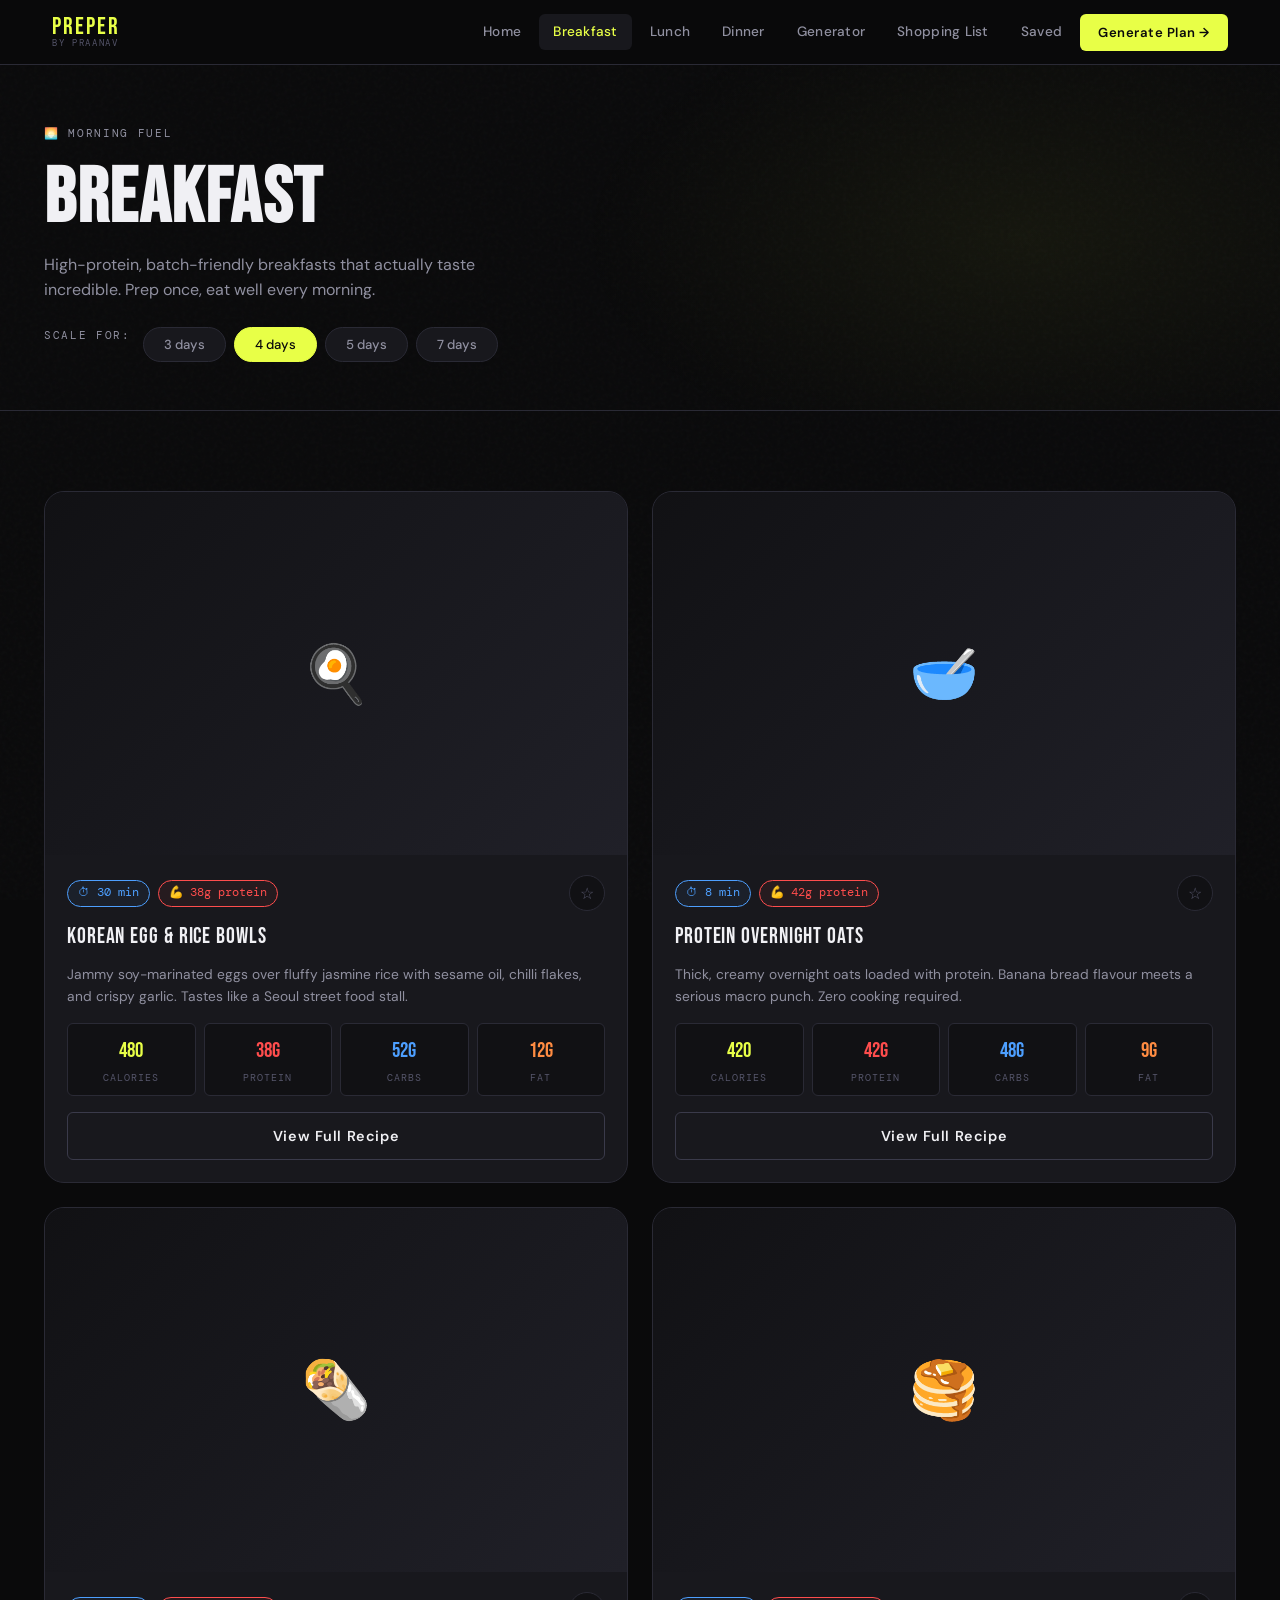
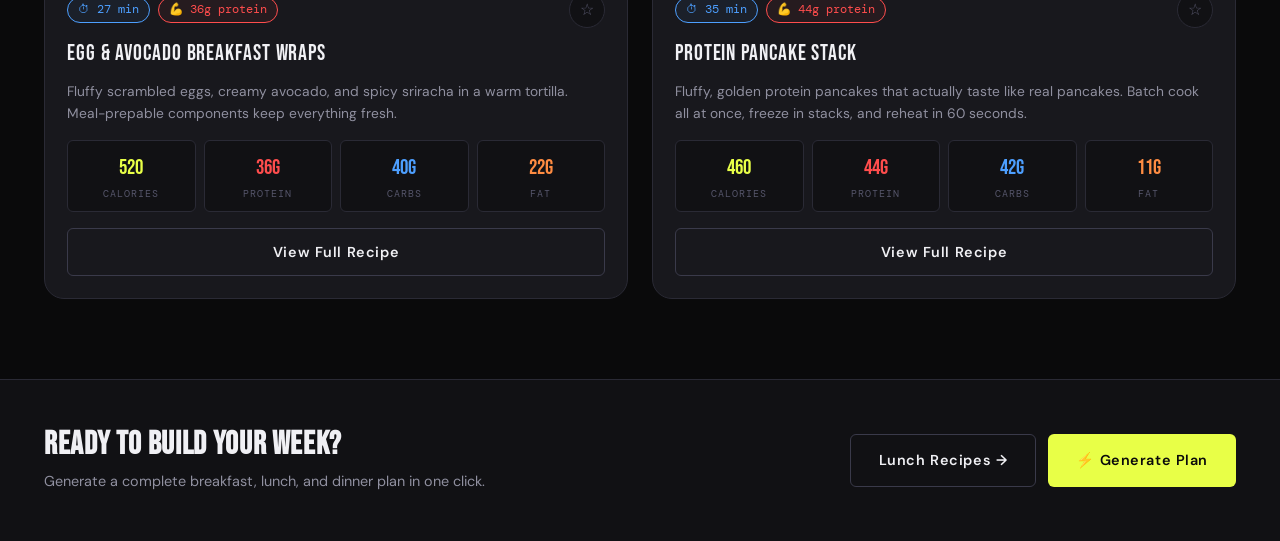
==== breakfast.html @ 3d4ca59c "Add files via upload" ====
<!DOCTYPE html>
<html lang="en">
<head>
  <meta charset="UTF-8" />
  <meta name="viewport" content="width=device-width, initial-scale=1.0" />
  <title>Breakfast Recipes — Preper by Praanav</title>
  <link rel="stylesheet" href="style.css" />
</head>
<body>

<nav class="nav">
  <div class="nav-inner">
    <a href="index.html" class="nav-brand">
      <span class="brand-name">PREPER</span>
      <span class="brand-sub">by Praanav</span>
    </a>
    <div class="nav-links" id="navLinks">
      <a href="index.html" class="nav-link">Home</a>
      <a href="breakfast.html" class="nav-link active">Breakfast</a>
      <a href="lunch.html" class="nav-link">Lunch</a>
      <a href="dinner.html" class="nav-link">Dinner</a>
      <a href="generator.html" class="nav-link">Generator</a>
      <a href="shopping-list.html" class="nav-link">Shopping List</a>
      <a href="saved.html" class="nav-link">Saved</a>
      <a href="generator.html" class="nav-cta">Generate Plan →</a>
    </div>
    <button class="nav-hamburger" id="hamburger" aria-label="Open menu">
      <span></span><span></span><span></span>
    </button>
  </div>
</nav>

<!-- Page Header -->
<div class="page-header">
  <div class="container">
    <p class="label">🌅 Morning Fuel</p>
    <h1 class="display-lg">BREAKFAST</h1>
    <p class="text-secondary">High-protein, batch-friendly breakfasts that actually taste incredible. Prep once, eat well every morning.</p>
    <div class="flex gap-12 mt-24" style="flex-wrap:wrap;align-items:center">
      <span class="label" style="color:var(--text-secondary)">Scale for:</span>
      <div class="days-selector" id="daysSelector">
        <button class="day-btn" data-days="3">3 days</button>
        <button class="day-btn active" data-days="4">4 days</button>
        <button class="day-btn" data-days="5">5 days</button>
        <button class="day-btn" data-days="7">7 days</button>
      </div>
    </div>
  </div>
</div>

<!-- Recipes Grid -->
<section class="section">
  <div class="container">
    <div class="grid-2" id="recipeGrid">
      <!-- Populated by JS -->
    </div>
  </div>
</section>

<!-- CTA -->
<section style="background:var(--bg-surface);border-top:1px solid var(--border);padding:48px 0">
  <div class="container flex-between" style="flex-wrap:wrap;gap:20px">
    <div>
      <h3 class="display-sm" style="margin-bottom:8px">READY TO BUILD YOUR WEEK?</h3>
      <p class="text-secondary" style="font-size:0.9rem">Generate a complete breakfast, lunch, and dinner plan in one click.</p>
    </div>
    <div class="flex gap-12">
      <a href="lunch.html" class="btn btn-outline">Lunch Recipes →</a>
      <a href="generator.html" class="btn btn-primary">⚡ Generate Plan</a>
    </div>
  </div>
</section>

<!-- Recipe Modal -->
<div class="modal-overlay" id="recipeModal" role="dialog" aria-modal="true">
  <div class="modal">
    <div class="modal-header">
      <div>
        <div class="modal-emoji">🍽️</div>
        <div class="flex gap-8 mb-8" style="flex-wrap:wrap">
          <div class="modal-tags flex gap-8" style="flex-wrap:wrap"></div>
        </div>
        <h2 class="display-sm modal-title">Recipe</h2>
        <p class="text-secondary mt-8 modal-description" style="font-size:0.9rem"></p>
        <p class="label mt-8 modal-serving-info" style="color:var(--accent)"></p>
      </div>
      <button class="modal-close" onclick="closeRecipeModal()" aria-label="Close">✕</button>
    </div>
    <div class="modal-body">
      <div class="modal-macros"></div>
      <div class="divider"></div>
      <h3 style="font-family:var(--font-display);font-size:1rem;margin-bottom:16px;letter-spacing:0.06em;color:var(--text-secondary)">INGREDIENTS</h3>
      <div class="ingredients-grid modal-ingredients"></div>
      <div class="divider"></div>
      <h3 style="font-family:var(--font-display);font-size:1rem;margin-bottom:16px;letter-spacing:0.06em;color:var(--text-secondary)">METHOD</h3>
      <div class="steps-list modal-steps"></div>
      <div class="divider"></div>
      <h3 style="font-family:var(--font-display);font-size:1rem;margin-bottom:16px;letter-spacing:0.06em;color:var(--text-secondary)">STORAGE & REHEAT</h3>
      <div class="steps-list modal-storage"></div>
    </div>
  </div>
</div>

<div class="toast" id="toast">
  <span class="toast-icon">⭐</span>
  <span class="toast-message">Saved!</span>
</div>

<script src="app.js"></script>
<script>
  let selectedDays = 4;

  function renderGrid() {
    const grid = document.getElementById('recipeGrid');
    grid.innerHTML = RECIPES.breakfast.map(r => renderRecipeCard(r, selectedDays)).join('');
  }

  document.querySelectorAll('.day-btn').forEach(btn => {
    btn.addEventListener('click', () => {
      document.querySelectorAll('.day-btn').forEach(b => b.classList.remove('active'));
      btn.classList.add('active');
      selectedDays = parseInt(btn.dataset.days);
      renderGrid();
    });
  });

  document.addEventListener('DOMContentLoaded', () => { renderGrid(); });
</script>
</body>
</html>
---- style.css ----
/* ============================================================
   PREPER — By Praanav
   Design System: Athletic Dark — Refined Performance Aesthetic
   ============================================================ */

@import url('https://fonts.googleapis.com/css2?family=Bebas+Neue&family=DM+Sans:ital,opsz,wght@0,9..40,300;0,9..40,400;0,9..40,500;0,9..40,600;1,9..40,300&family=DM+Mono:wght@400;500&display=swap');

/* ── CSS Variables ─────────────────────────────────────────── */
:root {
  --bg-base:       #0a0a0b;
  --bg-surface:    #111114;
  --bg-card:       #18181d;
  --bg-hover:      #202028;
  --border:        #2a2a35;
  --border-bright: #3a3a4a;

  --accent:        #e8ff47;
  --accent-dim:    #b8cc30;
  --accent-glow:   rgba(232, 255, 71, 0.12);
  --accent-glow-s: rgba(232, 255, 71, 0.06);

  --red:           #ff4d4d;
  --blue:          #4d9fff;
  --orange:        #ff8c42;
  --teal:          #3de0c8;

  --text-primary:  #f0f0f4;
  --text-secondary:#9090a0;
  --text-muted:    #55556a;

  --font-display:  'Bebas Neue', sans-serif;
  --font-body:     'DM Sans', sans-serif;
  --font-mono:     'DM Mono', monospace;

  --radius-sm:     6px;
  --radius-md:     12px;
  --radius-lg:     20px;
  --radius-xl:     28px;

  --transition:    0.22s cubic-bezier(0.4, 0, 0.2, 1);
  --transition-slow: 0.4s cubic-bezier(0.4, 0, 0.2, 1);

  --shadow-card:   0 4px 24px rgba(0,0,0,0.4);
  --shadow-glow:   0 0 40px rgba(232,255,71,0.15);
}

/* ── Reset & Base ──────────────────────────────────────────── */
*, *::before, *::after { box-sizing: border-box; margin: 0; padding: 0; }

html { scroll-behavior: smooth; }

body {
  font-family: var(--font-body);
  background: var(--bg-base);
  color: var(--text-primary);
  line-height: 1.6;
  min-height: 100vh;
  overflow-x: hidden;
}

/* Noise texture overlay */
body::before {
  content: '';
  position: fixed;
  inset: 0;
  background-image: url("data:image/svg+xml,%3Csvg viewBox='0 0 256 256' xmlns='http://www.w3.org/2000/svg'%3E%3Cfilter id='noise'%3E%3CfeTurbulence type='fractalNoise' baseFrequency='0.9' numOctaves='4' stitchTiles='stitch'/%3E%3C/filter%3E%3Crect width='100%25' height='100%25' filter='url(%23noise)' opacity='0.04'/%3E%3C/svg%3E");
  pointer-events: none;
  z-index: 0;
  opacity: 0.6;
}

a { color: inherit; text-decoration: none; }
img { display: block; max-width: 100%; }
button { cursor: pointer; border: none; background: none; font-family: var(--font-body); }
ul, ol { list-style: none; }

/* ── Typography ────────────────────────────────────────────── */
h1, h2, h3, h4 { font-family: var(--font-display); letter-spacing: 0.02em; line-height: 1.05; }

.display-xl { font-size: clamp(4rem, 10vw, 9rem); }
.display-lg { font-size: clamp(2.8rem, 6vw, 5.5rem); }
.display-md { font-size: clamp(2rem, 4vw, 3.5rem); }
.display-sm { font-size: clamp(1.4rem, 2.5vw, 2rem); }

.label {
  font-family: var(--font-mono);
  font-size: 0.7rem;
  letter-spacing: 0.15em;
  text-transform: uppercase;
  color: var(--text-muted);
}

/* ── Layout Utilities ──────────────────────────────────────── */
.container { max-width: 1240px; margin: 0 auto; padding: 0 24px; }
.section { padding: 80px 0; }
.grid-2 { display: grid; grid-template-columns: repeat(2, 1fr); gap: 24px; }
.grid-3 { display: grid; grid-template-columns: repeat(3, 1fr); gap: 24px; }
.grid-4 { display: grid; grid-template-columns: repeat(4, 1fr); gap: 20px; }
.flex { display: flex; }
.flex-center { display: flex; align-items: center; justify-content: center; }
.flex-between { display: flex; align-items: center; justify-content: space-between; }
.gap-8 { gap: 8px; }
.gap-12 { gap: 12px; }
.gap-16 { gap: 16px; }
.gap-24 { gap: 24px; }

/* ── Navigation ────────────────────────────────────────────── */
.nav {
  position: sticky;
  top: 0;
  z-index: 100;
  background: rgba(10, 10, 11, 0.85);
  backdrop-filter: blur(20px);
  -webkit-backdrop-filter: blur(20px);
  border-bottom: 1px solid var(--border);
}

.nav-inner {
  display: flex;
  align-items: center;
  justify-content: space-between;
  height: 64px;
  padding: 0 32px;
  max-width: 1240px;
  margin: 0 auto;
}

.nav-brand {
  display: flex;
  flex-direction: column;
  line-height: 1;
}

.nav-brand .brand-name {
  font-family: var(--font-display);
  font-size: 1.5rem;
  letter-spacing: 0.08em;
  color: var(--accent);
}

.nav-brand .brand-sub {
  font-family: var(--font-mono);
  font-size: 0.58rem;
  letter-spacing: 0.18em;
  color: var(--text-muted);
  text-transform: uppercase;
}

.nav-links {
  display: flex;
  align-items: center;
  gap: 4px;
}

.nav-link {
  font-size: 0.85rem;
  font-weight: 500;
  color: var(--text-secondary);
  padding: 7px 14px;
  border-radius: var(--radius-sm);
  transition: color var(--transition), background var(--transition);
  letter-spacing: 0.02em;
}

.nav-link:hover, .nav-link.active {
  color: var(--text-primary);
  background: var(--bg-card);
}

.nav-link.active {
  color: var(--accent);
}

.nav-cta {
  background: var(--accent);
  color: var(--bg-base);
  font-size: 0.82rem;
  font-weight: 600;
  padding: 8px 18px;
  border-radius: var(--radius-sm);
  letter-spacing: 0.04em;
  transition: background var(--transition), transform var(--transition);
}

.nav-cta:hover {
  background: var(--accent-dim);
  transform: translateY(-1px);
}

.nav-hamburger {
  display: none;
  flex-direction: column;
  gap: 5px;
  padding: 4px;
}

.nav-hamburger span {
  display: block;
  width: 22px;
  height: 2px;
  background: var(--text-primary);
  border-radius: 2px;
  transition: var(--transition);
}

/* ── Buttons ───────────────────────────────────────────────── */
.btn {
  display: inline-flex;
  align-items: center;
  gap: 8px;
  padding: 14px 28px;
  border-radius: var(--radius-sm);
  font-size: 0.9rem;
  font-weight: 600;
  letter-spacing: 0.04em;
  transition: all var(--transition);
  position: relative;
  overflow: hidden;
}

.btn::after {
  content: '';
  position: absolute;
  inset: 0;
  background: rgba(255,255,255,0.06);
  opacity: 0;
  transition: opacity var(--transition);
}

.btn:hover::after { opacity: 1; }

.btn-primary {
  background: var(--accent);
  color: var(--bg-base);
}

.btn-primary:hover {
  background: var(--accent-dim);
  transform: translateY(-2px);
  box-shadow: 0 8px 24px rgba(232,255,71,0.3);
}

.btn-outline {
  border: 1px solid var(--border-bright);
  color: var(--text-primary);
}

.btn-outline:hover {
  border-color: var(--accent);
  color: var(--accent);
  background: var(--accent-glow-s);
}

.btn-ghost {
  color: var(--text-secondary);
}

.btn-ghost:hover {
  color: var(--text-primary);
  background: var(--bg-card);
}

.btn-lg {
  padding: 18px 40px;
  font-size: 1rem;
  border-radius: var(--radius-md);
}

.btn-sm {
  padding: 8px 16px;
  font-size: 0.8rem;
}

.btn-icon {
  width: 40px;
  height: 40px;
  padding: 0;
  border-radius: 50%;
  flex-shrink: 0;
}

/* ── Cards ─────────────────────────────────────────────────── */
.card {
  background: var(--bg-card);
  border: 1px solid var(--border);
  border-radius: var(--radius-lg);
  overflow: hidden;
  transition: border-color var(--transition), transform var(--transition), box-shadow var(--transition);
}

.card:hover {
  border-color: var(--border-bright);
  transform: translateY(-4px);
  box-shadow: var(--shadow-card);
}

.card-image {
  width: 100%;
  aspect-ratio: 16/10;
  background: var(--bg-surface);
  position: relative;
  overflow: hidden;
}

.card-image-placeholder {
  width: 100%;
  height: 100%;
  display: flex;
  align-items: center;
  justify-content: center;
  font-size: 3.5rem;
  background: linear-gradient(135deg, var(--bg-surface) 0%, var(--bg-hover) 100%);
}

.card-body { padding: 20px 22px 22px; }
.card-title {
  font-family: var(--font-display);
  font-size: 1.4rem;
  letter-spacing: 0.04em;
  margin-bottom: 6px;
}

.card-meta {
  display: flex;
  gap: 16px;
  margin-bottom: 12px;
}

.card-tag {
  display: inline-flex;
  align-items: center;
  gap: 5px;
  background: var(--bg-surface);
  border: 1px solid var(--border);
  padding: 3px 10px;
  border-radius: 100px;
  font-size: 0.72rem;
  color: var(--text-secondary);
  font-family: var(--font-mono);
}

.card-tag.accent { border-color: var(--accent); color: var(--accent); background: var(--accent-glow-s); }
.card-tag.protein { border-color: var(--red); color: var(--red); background: rgba(255,77,77,0.06); }
.card-tag.time { border-color: var(--blue); color: var(--blue); background: rgba(77,159,255,0.06); }
.card-tag.cal { border-color: var(--orange); color: var(--orange); background: rgba(255,140,66,0.06); }

/* ── Macro Badges ──────────────────────────────────────────── */
.macro-grid {
  display: grid;
  grid-template-columns: repeat(4, 1fr);
  gap: 8px;
  margin-top: 14px;
}

.macro-item {
  background: var(--bg-surface);
  border: 1px solid var(--border);
  border-radius: var(--radius-sm);
  padding: 10px 8px;
  text-align: center;
}

.macro-value {
  font-family: var(--font-display);
  font-size: 1.3rem;
  color: var(--text-primary);
}

.macro-label {
  font-family: var(--font-mono);
  font-size: 0.6rem;
  letter-spacing: 0.1em;
  color: var(--text-muted);
  margin-top: 2px;
  text-transform: uppercase;
}

.macro-item.protein .macro-value { color: var(--red); }
.macro-item.carbs .macro-value { color: var(--blue); }
.macro-item.fat .macro-value { color: var(--orange); }
.macro-item.cal .macro-value { color: var(--accent); }

/* ── Hero Section ──────────────────────────────────────────── */
.hero {
  min-height: calc(100vh - 64px);
  display: flex;
  align-items: center;
  position: relative;
  overflow: hidden;
  padding: 80px 0;
}

.hero-bg {
  position: absolute;
  inset: 0;
  background:
    radial-gradient(ellipse 60% 50% at 70% 50%, rgba(232,255,71,0.06) 0%, transparent 70%),
    radial-gradient(ellipse 40% 40% at 20% 80%, rgba(61,224,200,0.04) 0%, transparent 60%);
  pointer-events: none;
}

.hero-grid-lines {
  position: absolute;
  inset: 0;
  background-image:
    linear-gradient(rgba(255,255,255,0.02) 1px, transparent 1px),
    linear-gradient(90deg, rgba(255,255,255,0.02) 1px, transparent 1px);
  background-size: 60px 60px;
  pointer-events: none;
}

.hero-content { position: relative; z-index: 1; }

.hero-eyebrow {
  display: inline-flex;
  align-items: center;
  gap: 10px;
  background: var(--bg-card);
  border: 1px solid var(--border);
  padding: 6px 14px;
  border-radius: 100px;
  margin-bottom: 28px;
}

.hero-eyebrow-dot {
  width: 6px;
  height: 6px;
  border-radius: 50%;
  background: var(--accent);
  animation: pulse 2s ease infinite;
}

@keyframes pulse {
  0%, 100% { opacity: 1; }
  50% { opacity: 0.4; }
}

.hero-title { margin-bottom: 24px; }
.hero-title .accent { color: var(--accent); }

.hero-sub {
  font-size: 1.1rem;
  color: var(--text-secondary);
  max-width: 520px;
  margin-bottom: 40px;
  line-height: 1.7;
  font-weight: 300;
}

.hero-actions { display: flex; gap: 14px; flex-wrap: wrap; }

.hero-stats {
  display: flex;
  gap: 48px;
  margin-top: 60px;
  padding-top: 40px;
  border-top: 1px solid var(--border);
}

.hero-stat-value {
  font-family: var(--font-display);
  font-size: 2.4rem;
  color: var(--accent);
  line-height: 1;
}

.hero-stat-label {
  font-size: 0.8rem;
  color: var(--text-muted);
  margin-top: 4px;
}

/* ── Section Headers ───────────────────────────────────────── */
.section-header {
  margin-bottom: 48px;
}

.section-header .label { margin-bottom: 12px; }
.section-header h2 { margin-bottom: 16px; }
.section-header p { color: var(--text-secondary); max-width: 560px; font-size: 1rem; }

/* ── Feature Grid (Homepage) ───────────────────────────────── */
.feature-card {
  background: var(--bg-card);
  border: 1px solid var(--border);
  border-radius: var(--radius-lg);
  padding: 28px;
  transition: all var(--transition);
  position: relative;
  overflow: hidden;
}

.feature-card::before {
  content: '';
  position: absolute;
  top: 0; left: 0; right: 0;
  height: 2px;
  background: linear-gradient(90deg, transparent, var(--accent), transparent);
  opacity: 0;
  transition: opacity var(--transition);
}

.feature-card:hover::before { opacity: 1; }
.feature-card:hover {
  border-color: var(--border-bright);
  transform: translateY(-4px);
}

.feature-icon {
  width: 48px;
  height: 48px;
  background: var(--bg-surface);
  border: 1px solid var(--border);
  border-radius: var(--radius-md);
  display: flex;
  align-items: center;
  justify-content: center;
  font-size: 1.4rem;
  margin-bottom: 18px;
}

.feature-title {
  font-family: var(--font-display);
  font-size: 1.2rem;
  letter-spacing: 0.04em;
  margin-bottom: 8px;
}

.feature-desc {
  font-size: 0.88rem;
  color: var(--text-secondary);
  line-height: 1.65;
}

/* ── Page Header ───────────────────────────────────────────── */
.page-header {
  padding: 60px 0 48px;
  border-bottom: 1px solid var(--border);
  position: relative;
  overflow: hidden;
}

.page-header::before {
  content: '';
  position: absolute;
  inset: 0;
  background: radial-gradient(ellipse 50% 100% at 80% 50%, rgba(232,255,71,0.05) 0%, transparent 70%);
  pointer-events: none;
}

.page-header .label { margin-bottom: 16px; }
.page-header h1 { margin-bottom: 12px; }
.page-header p { color: var(--text-secondary); max-width: 500px; }

/* ── Recipe Detail Modal ───────────────────────────────────── */
.modal-overlay {
  position: fixed;
  inset: 0;
  background: rgba(0,0,0,0.85);
  z-index: 200;
  display: flex;
  align-items: center;
  justify-content: center;
  padding: 20px;
  backdrop-filter: blur(8px);
  opacity: 0;
  pointer-events: none;
  transition: opacity var(--transition-slow);
}

.modal-overlay.open {
  opacity: 1;
  pointer-events: all;
}

.modal {
  background: var(--bg-card);
  border: 1px solid var(--border-bright);
  border-radius: var(--radius-xl);
  width: 100%;
  max-width: 820px;
  max-height: 90vh;
  overflow-y: auto;
  transform: translateY(20px) scale(0.97);
  transition: transform var(--transition-slow);
  scrollbar-width: thin;
  scrollbar-color: var(--border) transparent;
}

.modal-overlay.open .modal {
  transform: translateY(0) scale(1);
}

.modal-header {
  padding: 28px 32px 20px;
  border-bottom: 1px solid var(--border);
  display: flex;
  align-items: flex-start;
  justify-content: space-between;
  gap: 16px;
}

.modal-close {
  width: 36px;
  height: 36px;
  border-radius: 50%;
  background: var(--bg-surface);
  border: 1px solid var(--border);
  color: var(--text-secondary);
  font-size: 1.2rem;
  display: flex;
  align-items: center;
  justify-content: center;
  flex-shrink: 0;
  transition: all var(--transition);
}

.modal-close:hover { border-color: var(--red); color: var(--red); }

.modal-body { padding: 28px 32px 32px; }

.modal-emoji {
  font-size: 4rem;
  margin-bottom: 16px;
}

/* ── Recipe Steps ──────────────────────────────────────────── */
.steps-list { display: flex; flex-direction: column; gap: 12px; }

.step-item {
  display: flex;
  gap: 16px;
  padding: 14px 18px;
  background: var(--bg-surface);
  border: 1px solid var(--border);
  border-radius: var(--radius-md);
}

.step-num {
  font-family: var(--font-display);
  font-size: 1.2rem;
  color: var(--accent);
  min-width: 28px;
  line-height: 1.3;
}

.step-text {
  font-size: 0.9rem;
  line-height: 1.65;
  color: var(--text-secondary);
}

/* ── Ingredients List ──────────────────────────────────────── */
.ingredients-grid {
  display: grid;
  grid-template-columns: 1fr 1fr;
  gap: 8px;
  margin-top: 12px;
}

.ingredient-item {
  display: flex;
  align-items: center;
  gap: 10px;
  padding: 10px 14px;
  background: var(--bg-surface);
  border: 1px solid var(--border);
  border-radius: var(--radius-sm);
  font-size: 0.85rem;
}

.ingredient-amount {
  font-family: var(--font-mono);
  font-size: 0.78rem;
  color: var(--accent);
  min-width: 56px;
}

/* ── Days Selector ─────────────────────────────────────────── */
.days-selector {
  display: flex;
  gap: 8px;
  flex-wrap: wrap;
}

.day-btn {
  padding: 8px 20px;
  border: 1px solid var(--border);
  border-radius: 100px;
  font-size: 0.82rem;
  font-weight: 500;
  color: var(--text-secondary);
  background: var(--bg-card);
  transition: all var(--transition);
  font-family: var(--font-body);
}

.day-btn:hover {
  border-color: var(--accent);
  color: var(--accent);
}

.day-btn.active {
  background: var(--accent);
  border-color: var(--accent);
  color: var(--bg-base);
}

/* ── Macro Calculator ──────────────────────────────────────── */
.macro-calc {
  background: var(--bg-card);
  border: 1px solid var(--border);
  border-radius: var(--radius-lg);
  padding: 32px;
}

.form-group {
  margin-bottom: 20px;
}

.form-label {
  display: block;
  font-size: 0.82rem;
  font-weight: 500;
  color: var(--text-secondary);
  margin-bottom: 8px;
  letter-spacing: 0.02em;
}

.form-input, .form-select {
  width: 100%;
  background: var(--bg-surface);
  border: 1px solid var(--border);
  border-radius: var(--radius-sm);
  padding: 11px 16px;
  color: var(--text-primary);
  font-family: var(--font-body);
  font-size: 0.9rem;
  transition: border-color var(--transition);
  appearance: none;
}

.form-input:focus, .form-select:focus {
  outline: none;
  border-color: var(--accent);
  box-shadow: 0 0 0 3px var(--accent-glow-s);
}

.form-select {
  background-image: url("data:image/svg+xml,%3Csvg xmlns='http://www.w3.org/2000/svg' width='16' height='16' viewBox='0 0 24 24' fill='none' stroke='%239090a0' stroke-width='2'%3E%3Cpath d='M6 9l6 6 6-6'/%3E%3C/svg%3E");
  background-repeat: no-repeat;
  background-position: right 14px center;
  padding-right: 40px;
}

.results-box {
  background: var(--bg-surface);
  border: 1px solid var(--accent);
  border-radius: var(--radius-md);
  padding: 24px;
  margin-top: 20px;
}

.results-box.hidden { display: none; }

.results-grid {
  display: grid;
  grid-template-columns: repeat(4, 1fr);
  gap: 12px;
  margin-top: 16px;
}

.result-item {
  text-align: center;
  padding: 14px 10px;
  background: var(--bg-card);
  border-radius: var(--radius-sm);
  border: 1px solid var(--border);
}

.result-value {
  font-family: var(--font-display);
  font-size: 1.8rem;
  color: var(--accent);
  line-height: 1;
}

.result-label {
  font-family: var(--font-mono);
  font-size: 0.65rem;
  color: var(--text-muted);
  text-transform: uppercase;
  letter-spacing: 0.1em;
  margin-top: 4px;
}

/* ── Weekly Generator ──────────────────────────────────────── */
.generator-hero {
  text-align: center;
  padding: 80px 0 60px;
}

.generator-cta {
  display: inline-flex;
  flex-direction: column;
  align-items: center;
  gap: 12px;
}

.generate-btn {
  font-family: var(--font-display);
  font-size: 1.4rem;
  letter-spacing: 0.08em;
  padding: 22px 56px;
  background: var(--accent);
  color: var(--bg-base);
  border-radius: var(--radius-md);
  transition: all 0.3s cubic-bezier(0.4, 0, 0.2, 1);
  position: relative;
  overflow: hidden;
}

.generate-btn::before {
  content: '';
  position: absolute;
  inset: 0;
  background: radial-gradient(circle at 50% 50%, rgba(255,255,255,0.2) 0%, transparent 70%);
  opacity: 0;
  transition: opacity var(--transition);
}

.generate-btn:hover::before { opacity: 1; }
.generate-btn:hover {
  transform: translateY(-3px) scale(1.02);
  box-shadow: 0 20px 60px rgba(232,255,71,0.3);
}

.generate-btn:active { transform: scale(0.98); }

.plan-output {
  display: none;
}

.plan-output.visible { display: block; }

.plan-header-row {
  display: flex;
  align-items: center;
  justify-content: space-between;
  margin-bottom: 32px;
  padding-bottom: 24px;
  border-bottom: 1px solid var(--border);
}

.meal-slot {
  background: var(--bg-card);
  border: 1px solid var(--border);
  border-radius: var(--radius-lg);
  overflow: hidden;
  margin-bottom: 20px;
}

.meal-slot-header {
  display: flex;
  align-items: center;
  justify-content: space-between;
  padding: 18px 24px;
  background: var(--bg-surface);
  border-bottom: 1px solid var(--border);
}

.meal-slot-type {
  display: flex;
  align-items: center;
  gap: 12px;
}

.meal-type-badge {
  font-family: var(--font-mono);
  font-size: 0.68rem;
  letter-spacing: 0.12em;
  text-transform: uppercase;
  padding: 4px 10px;
  border-radius: 100px;
}

.meal-type-badge.breakfast { background: rgba(77,159,255,0.15); color: var(--blue); border: 1px solid rgba(77,159,255,0.3); }
.meal-type-badge.lunch { background: rgba(232,255,71,0.12); color: var(--accent); border: 1px solid rgba(232,255,71,0.3); }
.meal-type-badge.dinner { background: rgba(255,140,66,0.12); color: var(--orange); border: 1px solid rgba(255,140,66,0.3); }

.meal-slot-body { padding: 20px 24px; }
.meal-slot-name {
  font-family: var(--font-display);
  font-size: 1.6rem;
  letter-spacing: 0.04em;
  margin-bottom: 8px;
}

/* ── Workflow Steps ─────────────────────────────────────────── */
.workflow {
  background: var(--bg-card);
  border: 1px solid var(--border);
  border-radius: var(--radius-lg);
  padding: 28px;
}

.workflow-title {
  font-family: var(--font-display);
  font-size: 1.2rem;
  letter-spacing: 0.04em;
  margin-bottom: 20px;
  display: flex;
  align-items: center;
  gap: 10px;
}

.workflow-steps { display: flex; flex-direction: column; gap: 0; }

.workflow-step {
  display: flex;
  gap: 16px;
  position: relative;
}

.workflow-step:not(:last-child)::before {
  content: '';
  position: absolute;
  left: 15px;
  top: 32px;
  bottom: 0;
  width: 1px;
  background: var(--border);
}

.workflow-step-num {
  width: 32px;
  height: 32px;
  border-radius: 50%;
  background: var(--bg-surface);
  border: 1px solid var(--border);
  display: flex;
  align-items: center;
  justify-content: center;
  font-family: var(--font-mono);
  font-size: 0.72rem;
  color: var(--accent);
  flex-shrink: 0;
  position: relative;
  z-index: 1;
}

.workflow-step-content {
  padding: 4px 0 20px;
}

.workflow-step-title {
  font-weight: 600;
  font-size: 0.9rem;
  margin-bottom: 4px;
}

.workflow-step-desc {
  font-size: 0.82rem;
  color: var(--text-secondary);
}

/* ── Shopping List ─────────────────────────────────────────── */
.shopping-category {
  margin-bottom: 32px;
}

.shopping-category-title {
  font-family: var(--font-display);
  font-size: 1.1rem;
  letter-spacing: 0.06em;
  margin-bottom: 12px;
  display: flex;
  align-items: center;
  gap: 10px;
  color: var(--text-secondary);
}

.shopping-category-title span { color: var(--accent); font-size: 1.2em; }

.shopping-item {
  display: flex;
  align-items: center;
  gap: 12px;
  padding: 11px 16px;
  background: var(--bg-card);
  border: 1px solid var(--border);
  border-radius: var(--radius-sm);
  margin-bottom: 6px;
  transition: all var(--transition);
  cursor: pointer;
}

.shopping-item:hover { border-color: var(--border-bright); }

.shopping-item.checked {
  opacity: 0.45;
  text-decoration: line-through;
}

.shopping-check {
  width: 20px;
  height: 20px;
  border: 1.5px solid var(--border-bright);
  border-radius: 4px;
  flex-shrink: 0;
  transition: all var(--transition);
  display: flex;
  align-items: center;
  justify-content: center;
}

.shopping-item.checked .shopping-check {
  background: var(--accent);
  border-color: var(--accent);
}

.shopping-item.checked .shopping-check::after {
  content: '✓';
  font-size: 0.72rem;
  color: var(--bg-base);
  font-weight: 700;
}

.shopping-item-name { flex: 1; font-size: 0.9rem; }
.shopping-item-amount {
  font-family: var(--font-mono);
  font-size: 0.78rem;
  color: var(--accent);
}

/* ── Tabs ──────────────────────────────────────────────────── */
.tabs {
  display: flex;
  gap: 4px;
  background: var(--bg-surface);
  border: 1px solid var(--border);
  border-radius: var(--radius-sm);
  padding: 4px;
  margin-bottom: 32px;
}

.tab-btn {
  flex: 1;
  padding: 10px 16px;
  border-radius: 4px;
  font-size: 0.85rem;
  font-weight: 500;
  color: var(--text-secondary);
  transition: all var(--transition);
  text-align: center;
  font-family: var(--font-body);
}

.tab-btn:hover { color: var(--text-primary); }
.tab-btn.active {
  background: var(--bg-card);
  color: var(--text-primary);
  border: 1px solid var(--border-bright);
}

/* ── Toast ─────────────────────────────────────────────────── */
.toast {
  position: fixed;
  bottom: 30px;
  right: 30px;
  background: var(--bg-card);
  border: 1px solid var(--accent);
  border-radius: var(--radius-md);
  padding: 14px 20px;
  display: flex;
  align-items: center;
  gap: 12px;
  font-size: 0.88rem;
  z-index: 500;
  transform: translateY(20px);
  opacity: 0;
  transition: all var(--transition);
  pointer-events: none;
}

.toast.show {
  transform: translateY(0);
  opacity: 1;
}

.toast-icon { font-size: 1.1rem; }

/* ── Saved Badge ───────────────────────────────────────────── */
.save-btn {
  width: 36px;
  height: 36px;
  border-radius: 50%;
  border: 1px solid var(--border);
  background: var(--bg-surface);
  color: var(--text-muted);
  font-size: 1rem;
  display: flex;
  align-items: center;
  justify-content: center;
  transition: all var(--transition);
  flex-shrink: 0;
}

.save-btn:hover { border-color: var(--accent); color: var(--accent); }
.save-btn.saved { background: var(--accent); border-color: var(--accent); color: var(--bg-base); }

/* ── Divider ───────────────────────────────────────────────── */
.divider {
  height: 1px;
  background: var(--border);
  margin: 32px 0;
}

/* ── Progress Bar ──────────────────────────────────────────── */
.progress-bar {
  height: 4px;
  background: var(--bg-surface);
  border-radius: 100px;
  overflow: hidden;
  margin-top: 6px;
}

.progress-fill {
  height: 100%;
  border-radius: 100px;
  background: var(--accent);
  transition: width 0.6s cubic-bezier(0.4, 0, 0.2, 1);
}

/* ── Page-specific: Saved Meals ────────────────────────────── */
.empty-state {
  text-align: center;
  padding: 80px 40px;
}

.empty-state-icon { font-size: 4rem; margin-bottom: 20px; opacity: 0.4; }
.empty-state h3 {
  font-family: var(--font-display);
  font-size: 1.8rem;
  margin-bottom: 10px;
}
.empty-state p { color: var(--text-secondary); margin-bottom: 24px; }

/* ── Animations ────────────────────────────────────────────── */
@keyframes fadeIn {
  from { opacity: 0; transform: translateY(12px); }
  to { opacity: 1; transform: translateY(0); }
}

@keyframes slideIn {
  from { opacity: 0; transform: translateX(-10px); }
  to { opacity: 1; transform: translateX(0); }
}

@keyframes shimmer {
  0% { background-position: -1000px 0; }
  100% { background-position: 1000px 0; }
}

.fade-in { animation: fadeIn 0.5s ease both; }
.fade-in-1 { animation: fadeIn 0.5s 0.1s ease both; }
.fade-in-2 { animation: fadeIn 0.5s 0.2s ease both; }
.fade-in-3 { animation: fadeIn 0.5s 0.3s ease both; }
.fade-in-4 { animation: fadeIn 0.5s 0.4s ease both; }

/* ── Responsive ────────────────────────────────────────────── */
@media (max-width: 1024px) {
  .grid-4 { grid-template-columns: repeat(2, 1fr); }
  .grid-3 { grid-template-columns: repeat(2, 1fr); }
}

@media (max-width: 768px) {
  .nav-links { display: none; }
  .nav-hamburger { display: flex; }
  .nav-links.mobile-open {
    display: flex;
    flex-direction: column;
    position: fixed;
    top: 64px;
    left: 0; right: 0;
    background: var(--bg-surface);
    border-bottom: 1px solid var(--border);
    padding: 16px;
    gap: 4px;
    z-index: 99;
  }
  .nav-link { width: 100%; padding: 12px 16px; }
  .nav-cta { display: none; }
  .grid-2, .grid-3, .grid-4 { grid-template-columns: 1fr; }
  .hero-stats { gap: 28px; flex-wrap: wrap; }
  .macro-grid, .results-grid { grid-template-columns: repeat(2, 1fr); }
  .ingredients-grid { grid-template-columns: 1fr; }
  .modal-body, .modal-header { padding: 20px; }
  .section { padding: 48px 0; }
}

@media (max-width: 480px) {
  .container { padding: 0 16px; }
  .btn-lg { padding: 14px 24px; font-size: 0.9rem; }
  .hero { padding: 48px 0; }
}

/* ── Scrollbar ─────────────────────────────────────────────── */
::-webkit-scrollbar { width: 6px; }
::-webkit-scrollbar-track { background: transparent; }
::-webkit-scrollbar-thumb { background: var(--border-bright); border-radius: 100px; }
::-webkit-scrollbar-thumb:hover { background: var(--text-muted); }

/* ── Selection ─────────────────────────────────────────────── */
::selection { background: var(--accent-glow); color: var(--accent); }

/* ── Focus Visible ─────────────────────────────────────────── */
:focus-visible {
  outline: 2px solid var(--accent);
  outline-offset: 3px;
}

/* ── Utility extras ────────────────────────────────────────── */
.text-accent { color: var(--accent); }
.text-muted { color: var(--text-muted); }
.text-secondary { color: var(--text-secondary); }
.text-center { text-align: center; }
.mt-8 { margin-top: 8px; }
.mt-16 { margin-top: 16px; }
.mt-24 { margin-top: 24px; }
.mt-32 { margin-top: 32px; }
.mt-48 { margin-top: 48px; }
.mb-8 { margin-bottom: 8px; }
.mb-16 { margin-bottom: 16px; }
.mb-24 { margin-bottom: 24px; }
.mb-32 { margin-bottom: 32px; }

.sr-only {
  position: absolute;
  width: 1px; height: 1px;
  padding: 0; margin: -1px;
  overflow: hidden;
  clip: rect(0,0,0,0);
  white-space: nowrap;
  border: 0;
}
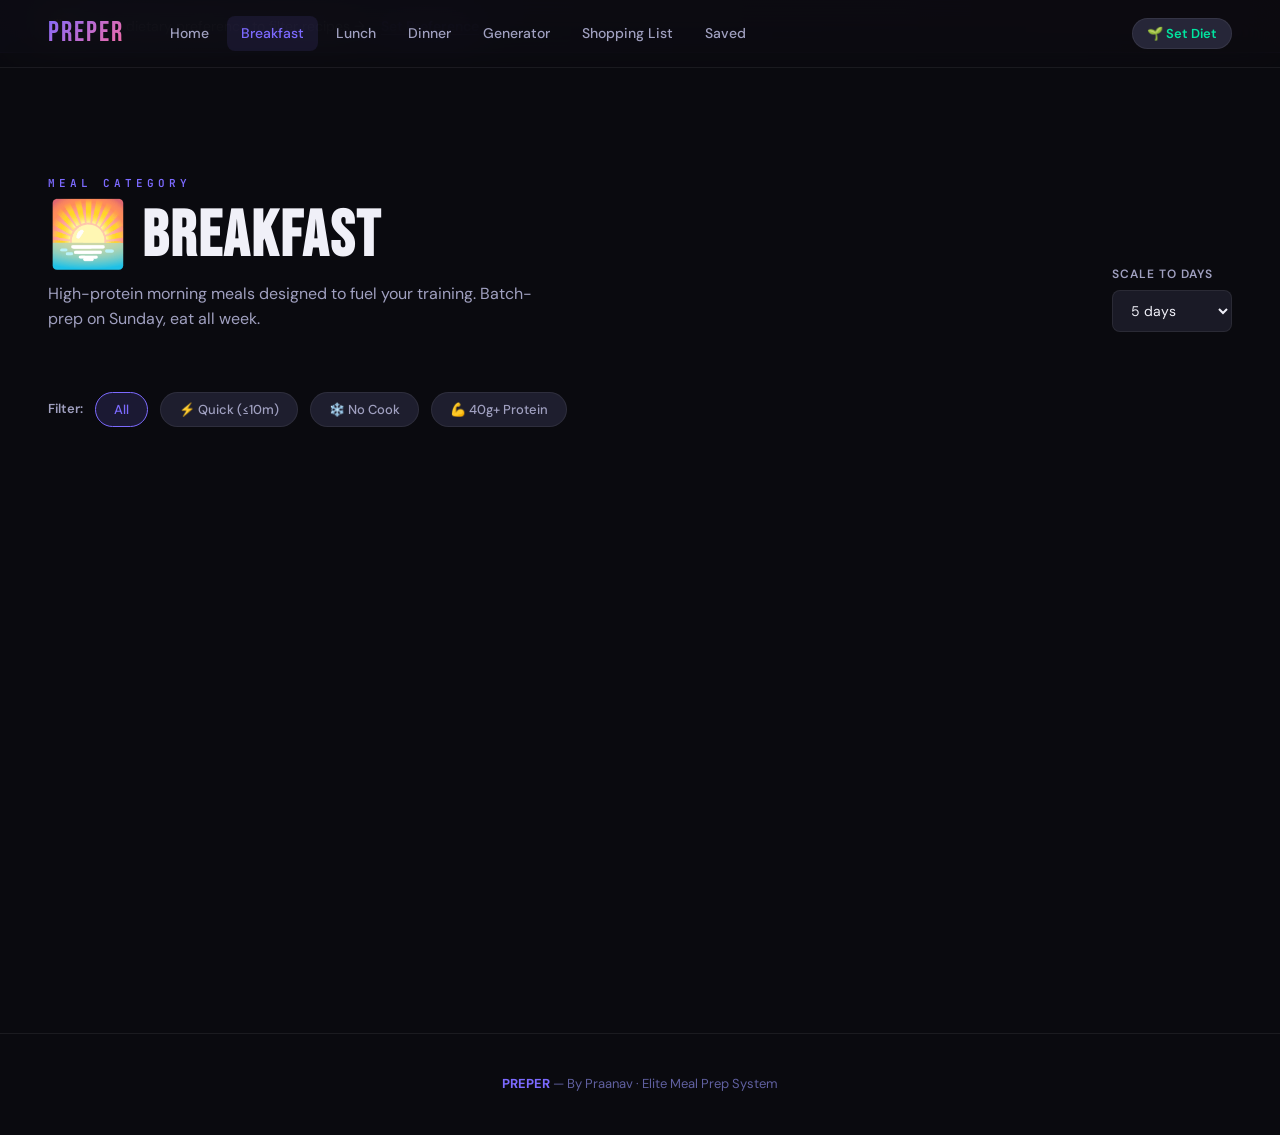
==== commit 32b2dd6a: "Add files via upload" ====
--- a/breakfast.html
+++ b/breakfast.html
@@ -3,128 +3,158 @@
 <head>
   <meta charset="UTF-8" />
   <meta name="viewport" content="width=device-width, initial-scale=1.0" />
-  <title>Breakfast Recipes — Preper by Praanav</title>
+  <title>Breakfast Recipes — Preper</title>
   <link rel="stylesheet" href="style.css" />
 </head>
 <body>
 
 <nav class="nav">
-  <div class="nav-inner">
-    <a href="index.html" class="nav-brand">
-      <span class="brand-name">PREPER</span>
-      <span class="brand-sub">by Praanav</span>
-    </a>
-    <div class="nav-links" id="navLinks">
-      <a href="index.html" class="nav-link">Home</a>
-      <a href="breakfast.html" class="nav-link active">Breakfast</a>
-      <a href="lunch.html" class="nav-link">Lunch</a>
-      <a href="dinner.html" class="nav-link">Dinner</a>
-      <a href="generator.html" class="nav-link">Generator</a>
-      <a href="shopping-list.html" class="nav-link">Shopping List</a>
-      <a href="saved.html" class="nav-link">Saved</a>
-      <a href="generator.html" class="nav-cta">Generate Plan →</a>
-    </div>
-    <button class="nav-hamburger" id="hamburger" aria-label="Open menu">
-      <span></span><span></span><span></span>
-    </button>
+  <a href="index.html" class="nav-brand">PREPER</a>
+  <div class="nav-links">
+    <a href="index.html" class="nav-link">Home</a>
+    <a href="breakfast.html" class="nav-link">Breakfast</a>
+    <a href="lunch.html" class="nav-link">Lunch</a>
+    <a href="dinner.html" class="nav-link">Dinner</a>
+    <a href="generator.html" class="nav-link">Generator</a>
+    <a href="shopping-list.html" class="nav-link">Shopping List</a>
+    <a href="saved.html" class="nav-link">Saved</a>
   </div>
+  <button class="nav-diet-badge" id="dietBadge" onclick="openDietModal()">🌱 Set Diet</button>
 </nav>
 
-<!-- Page Header -->
-<div class="page-header">
+<div class="diet-banner" id="diet-banner">
+  <span>👋 Set your dietary preference to filter recipes →</span>
+  <a href="#" onclick="openDietModal(); return false;">Set Preference</a>
+  <button class="diet-banner-close" onclick="this.parentElement.style.display='none'">×</button>
+</div>
+
+<main>
   <div class="container">
-    <p class="label">🌅 Morning Fuel</p>
-    <h1 class="display-lg">BREAKFAST</h1>
-    <p class="text-secondary">High-protein, batch-friendly breakfasts that actually taste incredible. Prep once, eat well every morning.</p>
-    <div class="flex gap-12 mt-24" style="flex-wrap:wrap;align-items:center">
-      <span class="label" style="color:var(--text-secondary)">Scale for:</span>
-      <div class="days-selector" id="daysSelector">
-        <button class="day-btn" data-days="3">3 days</button>
-        <button class="day-btn active" data-days="4">4 days</button>
-        <button class="day-btn" data-days="5">5 days</button>
-        <button class="day-btn" data-days="7">7 days</button>
+    <div class="page-header">
+      <div class="page-header-inner">
+        <div>
+          <p class="section-eyebrow">Meal Category</p>
+          <h1 class="section-title">🌅 Breakfast</h1>
+          <p class="section-desc">High-protein morning meals designed to fuel your training. Batch-prep on Sunday, eat all week.</p>
+        </div>
+        <div style="margin-left: auto; display: flex; gap: 12px; align-items: center; flex-wrap: wrap;">
+          <div class="form-group" style="margin:0">
+            <label class="form-label">Scale to Days</label>
+            <select class="form-select" id="daysSelect" onchange="renderRecipes()" style="width:120px">
+              <option value="1">1 day</option>
+              <option value="3">3 days</option>
+              <option value="4">4 days</option>
+              <option value="5" selected>5 days</option>
+              <option value="7">7 days</option>
+            </select>
+          </div>
+        </div>
       </div>
+    </div>
+
+    <!-- Filter bar -->
+    <div class="filter-bar">
+      <span class="filter-label">Filter:</span>
+      <button class="filter-chip active" data-filter="all" onclick="setFilter('all', this)">All</button>
+      <button class="filter-chip" data-filter="quick" onclick="setFilter('quick', this)">⚡ Quick (≤10m)</button>
+      <button class="filter-chip" data-filter="no_cook" onclick="setFilter('no_cook', this)">❄️ No Cook</button>
+      <button class="filter-chip" data-filter="high_protein" onclick="setFilter('high_protein', this)">💪 40g+ Protein</button>
+    </div>
+
+    <div class="recipe-grid stagger" id="recipeGrid"></div>
+  </div>
+</main>
+
+<footer>
+  <strong>PREPER</strong> — By Praanav · Elite Meal Prep System
+</footer>
+
+<!-- Diet Modal -->
+<div class="modal-overlay" id="dietModal">
+  <div class="modal">
+    <h2 class="modal-title">Your Diet</h2>
+    <p class="modal-sub">Choose your dietary preference to filter recipes.</p>
+    <div class="diet-grid" id="dietGrid"></div>
+    <div class="modal-footer">
+      <button class="btn btn-outline" onclick="closeDietModal()">Cancel</button>
+      <button class="btn btn-primary" onclick="confirmDiet()">Save</button>
     </div>
   </div>
 </div>
-
-<!-- Recipes Grid -->
-<section class="section">
-  <div class="container">
-    <div class="grid-2" id="recipeGrid">
-      <!-- Populated by JS -->
-    </div>
-  </div>
-</section>
-
-<!-- CTA -->
-<section style="background:var(--bg-surface);border-top:1px solid var(--border);padding:48px 0">
-  <div class="container flex-between" style="flex-wrap:wrap;gap:20px">
-    <div>
-      <h3 class="display-sm" style="margin-bottom:8px">READY TO BUILD YOUR WEEK?</h3>
-      <p class="text-secondary" style="font-size:0.9rem">Generate a complete breakfast, lunch, and dinner plan in one click.</p>
-    </div>
-    <div class="flex gap-12">
-      <a href="lunch.html" class="btn btn-outline">Lunch Recipes →</a>
-      <a href="generator.html" class="btn btn-primary">⚡ Generate Plan</a>
-    </div>
-  </div>
-</section>
-
-<!-- Recipe Modal -->
-<div class="modal-overlay" id="recipeModal" role="dialog" aria-modal="true">
-  <div class="modal">
-    <div class="modal-header">
-      <div>
-        <div class="modal-emoji">🍽️</div>
-        <div class="flex gap-8 mb-8" style="flex-wrap:wrap">
-          <div class="modal-tags flex gap-8" style="flex-wrap:wrap"></div>
-        </div>
-        <h2 class="display-sm modal-title">Recipe</h2>
-        <p class="text-secondary mt-8 modal-description" style="font-size:0.9rem"></p>
-        <p class="label mt-8 modal-serving-info" style="color:var(--accent)"></p>
-      </div>
-      <button class="modal-close" onclick="closeRecipeModal()" aria-label="Close">✕</button>
-    </div>
-    <div class="modal-body">
-      <div class="modal-macros"></div>
-      <div class="divider"></div>
-      <h3 style="font-family:var(--font-display);font-size:1rem;margin-bottom:16px;letter-spacing:0.06em;color:var(--text-secondary)">INGREDIENTS</h3>
-      <div class="ingredients-grid modal-ingredients"></div>
-      <div class="divider"></div>
-      <h3 style="font-family:var(--font-display);font-size:1rem;margin-bottom:16px;letter-spacing:0.06em;color:var(--text-secondary)">METHOD</h3>
-      <div class="steps-list modal-steps"></div>
-      <div class="divider"></div>
-      <h3 style="font-family:var(--font-display);font-size:1rem;margin-bottom:16px;letter-spacing:0.06em;color:var(--text-secondary)">STORAGE & REHEAT</h3>
-      <div class="steps-list modal-storage"></div>
-    </div>
-  </div>
-</div>
-
-<div class="toast" id="toast">
-  <span class="toast-icon">⭐</span>
-  <span class="toast-message">Saved!</span>
-</div>
+<div class="toast" id="toast"></div>
 
 <script src="app.js"></script>
 <script>
-  let selectedDays = 4;
+const { RECIPES, DIETARY_PREFS, getSavedDiet, saveDiet, renderRecipeCard, toggleSave } = window.PreperApp;
+window.toggleSave = toggleSave;
 
-  function renderGrid() {
-    const grid = document.getElementById('recipeGrid');
-    grid.innerHTML = RECIPES.breakfast.map(r => renderRecipeCard(r, selectedDays)).join('');
+let activeFilter = 'all';
+let tempDiet = null;
+
+function setFilter(f, el) {
+  activeFilter = f;
+  document.querySelectorAll('.filter-chip').forEach(c => c.classList.remove('active'));
+  el.classList.add('active');
+  renderRecipes();
+}
+
+function renderRecipes() {
+  const diet = getSavedDiet() || 'non_veg';
+  const days = parseInt(document.getElementById('daysSelect').value);
+  let recipes = RECIPES.breakfast.filter(r => r.tags.includes(diet));
+
+  if (activeFilter === 'quick') recipes = recipes.filter(r => (r.prepTime + r.cookTime) <= 10);
+  if (activeFilter === 'no_cook') recipes = recipes.filter(r => r.cookTime === 0);
+  if (activeFilter === 'high_protein') recipes = recipes.filter(r => r.protein >= 40);
+
+  const grid = document.getElementById('recipeGrid');
+  if (!recipes.length) {
+    grid.innerHTML = `<div class="empty-state" style="grid-column:1/-1">
+      <div class="empty-state-icon">😔</div>
+      <h2>No recipes found</h2>
+      <p>Try changing your diet preference or filter.</p>
+      <button class="btn btn-primary" onclick="openDietModal()">Change Diet</button>
+    </div>`;
+    return;
   }
+  grid.innerHTML = recipes.map(r => renderRecipeCard(r, days)).join('');
+}
 
-  document.querySelectorAll('.day-btn').forEach(btn => {
-    btn.addEventListener('click', () => {
-      document.querySelectorAll('.day-btn').forEach(b => b.classList.remove('active'));
-      btn.classList.add('active');
-      selectedDays = parseInt(btn.dataset.days);
-      renderGrid();
-    });
-  });
+function updateDietBadge() {
+  const diet = getSavedDiet();
+  const badge = document.getElementById('dietBadge');
+  if (diet && DIETARY_PREFS[diet]) badge.textContent = `${DIETARY_PREFS[diet].icon} ${DIETARY_PREFS[diet].label}`;
+}
 
-  document.addEventListener('DOMContentLoaded', () => { renderGrid(); });
+function openDietModal() {
+  tempDiet = getSavedDiet();
+  const descriptions = { vegan:"No animal products", jain:"No meat, eggs, or root veg", hindu_veg:"Dairy ok, no meat/eggs/fish", hindu_nonveg:"No beef or pork", non_veg:"All meats, no restrictions", halal:"Halal meats, no pork/alcohol" };
+  document.getElementById('dietGrid').innerHTML = Object.entries(DIETARY_PREFS).map(([k,p]) => `
+    <div class="diet-card ${tempDiet===k?'selected':''}" onclick="selectDiet('${k}',this)">
+      <div class="diet-card-icon">${p.icon}</div><div class="diet-card-name">${p.label}</div>
+      <div class="diet-card-desc">${descriptions[k]}</div>
+    </div>`).join('');
+  document.getElementById('dietModal').classList.add('open');
+}
+function closeDietModal() { document.getElementById('dietModal').classList.remove('open'); }
+function selectDiet(k, el) { tempDiet = k; document.querySelectorAll('.diet-card').forEach(c=>c.classList.remove('selected')); el.classList.add('selected'); }
+function confirmDiet() {
+  if (!tempDiet) return;
+  saveDiet(tempDiet); updateDietBadge(); closeDietModal();
+  document.getElementById('diet-banner').style.display = 'none';
+  renderRecipes();
+  showToast(`✓ ${DIETARY_PREFS[tempDiet].label} mode active`, 'success');
+}
+function showToast(msg, type='') {
+  const t = document.getElementById('toast');
+  t.textContent = msg; t.className = `toast ${type} show`;
+  setTimeout(()=>t.classList.remove('show'), 3000);
+}
+
+document.addEventListener('DOMContentLoaded', () => {
+  updateDietBadge(); renderRecipes();
+  document.getElementById('dietModal').addEventListener('click', e => { if(e.target===e.currentTarget) closeDietModal(); });
+});
 </script>
 </body>
 </html>
--- a/style.css
+++ b/style.css
@@ -1,1246 +1,814 @@
 /* ============================================================
    PREPER — By Praanav
-   Design System: Athletic Dark — Refined Performance Aesthetic
+   style.css — Complete design system
    ============================================================ */
 
-@import url('https://fonts.googleapis.com/css2?family=Bebas+Neue&family=DM+Sans:ital,opsz,wght@0,9..40,300;0,9..40,400;0,9..40,500;0,9..40,600;1,9..40,300&family=DM+Mono:wght@400;500&display=swap');
-
-/* ── CSS Variables ─────────────────────────────────────────── */
+/* ─── FONTS ─────────────────────────────────────────────────── */
+@import url('https://fonts.googleapis.com/css2?family=Bebas+Neue&family=DM+Sans:ital,opsz,wght@0,9..40,300;0,9..40,400;0,9..40,500;0,9..40,600;0,9..40,700;1,9..40,400&family=JetBrains+Mono:wght@400;600&display=swap');
+
+/* ─── DESIGN TOKENS ─────────────────────────────────────────── */
 :root {
-  --bg-base:       #0a0a0b;
-  --bg-surface:    #111114;
-  --bg-card:       #18181d;
-  --bg-hover:      #202028;
-  --border:        #2a2a35;
-  --border-bright: #3a3a4a;
-
-  --accent:        #e8ff47;
-  --accent-dim:    #b8cc30;
-  --accent-glow:   rgba(232, 255, 71, 0.12);
-  --accent-glow-s: rgba(232, 255, 71, 0.06);
-
-  --red:           #ff4d4d;
-  --blue:          #4d9fff;
-  --orange:        #ff8c42;
-  --teal:          #3de0c8;
-
-  --text-primary:  #f0f0f4;
-  --text-secondary:#9090a0;
-  --text-muted:    #55556a;
-
-  --font-display:  'Bebas Neue', sans-serif;
-  --font-body:     'DM Sans', sans-serif;
-  --font-mono:     'DM Mono', monospace;
-
-  --radius-sm:     6px;
-  --radius-md:     12px;
-  --radius-lg:     20px;
-  --radius-xl:     28px;
-
-  --transition:    0.22s cubic-bezier(0.4, 0, 0.2, 1);
+  --bg: #0a0a0f;
+  --bg-2: #12121a;
+  --bg-3: #1a1a26;
+  --surface: #1e1e2e;
+  --surface-2: #262638;
+  --border: rgba(255,255,255,0.07);
+  --border-hover: rgba(255,255,255,0.15);
+
+  --text: #f0f0f8;
+  --text-2: #a0a0c0;
+  --text-3: #6060a0;
+
+  --accent: #7c6aff;
+  --accent-2: #ff6b9d;
+  --accent-3: #00e5a0;
+  --accent-glow: rgba(124,106,255,0.3);
+
+  --protein-color: #ff6b6b;
+  --carbs-color: #ffd60a;
+  --fat-color: #4dabf7;
+
+  --gradient-brand: linear-gradient(135deg, #7c6aff, #ff6b9d);
+  --gradient-cta: linear-gradient(135deg, #7c6aff 0%, #5a4fd4 100%);
+
+  --radius: 16px;
+  --radius-sm: 8px;
+  --radius-lg: 24px;
+  --radius-xl: 32px;
+
+  --shadow: 0 4px 24px rgba(0,0,0,0.4);
+  --shadow-card: 0 8px 40px rgba(0,0,0,0.5);
+  --shadow-glow: 0 0 40px rgba(124,106,255,0.2);
+
+  --nav-h: 68px;
+  --font-display: 'Bebas Neue', sans-serif;
+  --font-body: 'DM Sans', sans-serif;
+  --font-mono: 'JetBrains Mono', monospace;
+
+  --transition: 0.2s cubic-bezier(0.4, 0, 0.2, 1);
   --transition-slow: 0.4s cubic-bezier(0.4, 0, 0.2, 1);
-
-  --shadow-card:   0 4px 24px rgba(0,0,0,0.4);
-  --shadow-glow:   0 0 40px rgba(232,255,71,0.15);
-}
-
-/* ── Reset & Base ──────────────────────────────────────────── */
+}
+
+/* ─── RESET ──────────────────────────────────────────────────── */
 *, *::before, *::after { box-sizing: border-box; margin: 0; padding: 0; }
-
-html { scroll-behavior: smooth; }
+html { scroll-behavior: smooth; font-size: 16px; }
 
 body {
   font-family: var(--font-body);
-  background: var(--bg-base);
-  color: var(--text-primary);
+  background: var(--bg);
+  color: var(--text);
+  min-height: 100vh;
   line-height: 1.6;
-  min-height: 100vh;
-  overflow-x: hidden;
-}
-
-/* Noise texture overlay */
-body::before {
-  content: '';
-  position: fixed;
-  inset: 0;
-  background-image: url("data:image/svg+xml,%3Csvg viewBox='0 0 256 256' xmlns='http://www.w3.org/2000/svg'%3E%3Cfilter id='noise'%3E%3CfeTurbulence type='fractalNoise' baseFrequency='0.9' numOctaves='4' stitchTiles='stitch'/%3E%3C/filter%3E%3Crect width='100%25' height='100%25' filter='url(%23noise)' opacity='0.04'/%3E%3C/svg%3E");
-  pointer-events: none;
-  z-index: 0;
-  opacity: 0.6;
+  -webkit-font-smoothing: antialiased;
 }
 
 a { color: inherit; text-decoration: none; }
-img { display: block; max-width: 100%; }
-button { cursor: pointer; border: none; background: none; font-family: var(--font-body); }
+button { font-family: var(--font-body); cursor: pointer; border: none; }
 ul, ol { list-style: none; }
-
-/* ── Typography ────────────────────────────────────────────── */
-h1, h2, h3, h4 { font-family: var(--font-display); letter-spacing: 0.02em; line-height: 1.05; }
-
-.display-xl { font-size: clamp(4rem, 10vw, 9rem); }
-.display-lg { font-size: clamp(2.8rem, 6vw, 5.5rem); }
-.display-md { font-size: clamp(2rem, 4vw, 3.5rem); }
-.display-sm { font-size: clamp(1.4rem, 2.5vw, 2rem); }
-
-.label {
-  font-family: var(--font-mono);
-  font-size: 0.7rem;
-  letter-spacing: 0.15em;
-  text-transform: uppercase;
-  color: var(--text-muted);
-}
-
-/* ── Layout Utilities ──────────────────────────────────────── */
-.container { max-width: 1240px; margin: 0 auto; padding: 0 24px; }
-.section { padding: 80px 0; }
-.grid-2 { display: grid; grid-template-columns: repeat(2, 1fr); gap: 24px; }
-.grid-3 { display: grid; grid-template-columns: repeat(3, 1fr); gap: 24px; }
-.grid-4 { display: grid; grid-template-columns: repeat(4, 1fr); gap: 20px; }
-.flex { display: flex; }
-.flex-center { display: flex; align-items: center; justify-content: center; }
-.flex-between { display: flex; align-items: center; justify-content: space-between; }
-.gap-8 { gap: 8px; }
-.gap-12 { gap: 12px; }
-.gap-16 { gap: 16px; }
-.gap-24 { gap: 24px; }
-
-/* ── Navigation ────────────────────────────────────────────── */
+img { max-width: 100%; display: block; }
+input, select, textarea { font-family: var(--font-body); }
+
+/* ─── SCROLLBAR ──────────────────────────────────────────────── */
+::-webkit-scrollbar { width: 6px; }
+::-webkit-scrollbar-track { background: var(--bg-2); }
+::-webkit-scrollbar-thumb { background: var(--surface-2); border-radius: 99px; }
+::-webkit-scrollbar-thumb:hover { background: var(--accent); }
+
+/* ─── NAV ────────────────────────────────────────────────────── */
 .nav {
-  position: sticky;
-  top: 0;
-  z-index: 100;
-  background: rgba(10, 10, 11, 0.85);
+  position: fixed; top: 0; left: 0; right: 0; z-index: 100;
+  height: var(--nav-h);
+  display: flex; align-items: center;
+  background: rgba(10,10,15,0.85);
   backdrop-filter: blur(20px);
-  -webkit-backdrop-filter: blur(20px);
   border-bottom: 1px solid var(--border);
-}
-
-.nav-inner {
-  display: flex;
-  align-items: center;
-  justify-content: space-between;
-  height: 64px;
-  padding: 0 32px;
-  max-width: 1240px;
-  margin: 0 auto;
+  padding: 0 clamp(16px, 4vw, 48px);
+  gap: 32px;
 }
 
 .nav-brand {
-  display: flex;
-  flex-direction: column;
-  line-height: 1;
-}
-
-.nav-brand .brand-name {
   font-family: var(--font-display);
-  font-size: 1.5rem;
-  letter-spacing: 0.08em;
-  color: var(--accent);
-}
-
-.nav-brand .brand-sub {
-  font-family: var(--font-mono);
-  font-size: 0.58rem;
-  letter-spacing: 0.18em;
-  color: var(--text-muted);
-  text-transform: uppercase;
+  font-size: 28px;
+  letter-spacing: 2px;
+  background: var(--gradient-brand);
+  -webkit-background-clip: text;
+  -webkit-text-fill-color: transparent;
+  background-clip: text;
+  white-space: nowrap;
+  flex-shrink: 0;
 }
 
 .nav-links {
-  display: flex;
-  align-items: center;
-  gap: 4px;
-}
+  display: flex; align-items: center; gap: 4px;
+  flex: 1; overflow-x: auto;
+  scrollbar-width: none;
+}
+.nav-links::-webkit-scrollbar { display: none; }
 
 .nav-link {
-  font-size: 0.85rem;
+  padding: 6px 14px;
+  border-radius: 8px;
+  font-size: 14px;
   font-weight: 500;
-  color: var(--text-secondary);
-  padding: 7px 14px;
-  border-radius: var(--radius-sm);
-  transition: color var(--transition), background var(--transition);
-  letter-spacing: 0.02em;
-}
-
-.nav-link:hover, .nav-link.active {
-  color: var(--text-primary);
-  background: var(--bg-card);
-}
-
+  color: var(--text-2);
+  transition: var(--transition);
+  white-space: nowrap;
+  position: relative;
+}
+.nav-link:hover { color: var(--text); background: var(--surface); }
 .nav-link.active {
   color: var(--accent);
-}
-
-.nav-cta {
-  background: var(--accent);
-  color: var(--bg-base);
-  font-size: 0.82rem;
+  background: rgba(124,106,255,0.1);
+}
+
+.nav-diet-badge {
+  margin-left: auto; flex-shrink: 0;
+  font-size: 13px; font-weight: 600;
+  padding: 6px 14px;
+  border-radius: 99px;
+  background: var(--surface-2);
+  border: 1px solid var(--border);
+  color: var(--accent-3);
+  cursor: pointer;
+  transition: var(--transition);
+}
+.nav-diet-badge:hover { border-color: var(--accent-3); }
+
+/* ─── MAIN LAYOUT ────────────────────────────────────────────── */
+main {
+  padding-top: var(--nav-h);
+  min-height: 100vh;
+}
+
+.container {
+  max-width: 1280px;
+  margin: 0 auto;
+  padding: 0 clamp(16px, 4vw, 48px);
+}
+
+/* ─── DIET BANNER ────────────────────────────────────────────── */
+.diet-banner {
+  display: none;
+  align-items: center;
+  gap: 16px;
+  padding: 14px clamp(16px, 4vw, 48px);
+  background: linear-gradient(90deg, rgba(124,106,255,0.15), rgba(255,107,157,0.08));
+  border-bottom: 1px solid rgba(124,106,255,0.2);
+  font-size: 14px;
+}
+.diet-banner a {
+  color: var(--accent);
   font-weight: 600;
-  padding: 8px 18px;
-  border-radius: var(--radius-sm);
-  letter-spacing: 0.04em;
-  transition: background var(--transition), transform var(--transition);
-}
-
-.nav-cta:hover {
-  background: var(--accent-dim);
-  transform: translateY(-1px);
-}
-
-.nav-hamburger {
-  display: none;
-  flex-direction: column;
-  gap: 5px;
-  padding: 4px;
-}
-
-.nav-hamburger span {
-  display: block;
-  width: 22px;
-  height: 2px;
-  background: var(--text-primary);
-  border-radius: 2px;
+  text-decoration: underline;
+  text-underline-offset: 3px;
+}
+.diet-banner-close {
+  margin-left: auto; background: none; color: var(--text-3); font-size: 18px;
+}
+
+/* ─── HERO ───────────────────────────────────────────────────── */
+.hero {
+  position: relative; overflow: hidden;
+  padding: clamp(60px, 10vh, 120px) 0;
+  text-align: center;
+}
+
+.hero::before {
+  content: '';
+  position: absolute; top: -200px; left: 50%; transform: translateX(-50%);
+  width: 800px; height: 800px;
+  background: radial-gradient(ellipse, rgba(124,106,255,0.15) 0%, transparent 70%);
+  pointer-events: none;
+}
+
+.hero-eyebrow {
+  font-size: 12px; font-weight: 700; letter-spacing: 4px;
+  text-transform: uppercase;
+  color: var(--accent);
+  margin-bottom: 20px;
+  font-family: var(--font-mono);
+}
+
+.hero-title {
+  font-family: var(--font-display);
+  font-size: clamp(56px, 10vw, 130px);
+  letter-spacing: 4px;
+  line-height: 0.9;
+  background: linear-gradient(135deg, #ffffff 0%, #a090ff 50%, #ff6b9d 100%);
+  -webkit-background-clip: text;
+  -webkit-text-fill-color: transparent;
+  background-clip: text;
+  margin-bottom: 24px;
+}
+
+.hero-sub {
+  font-size: clamp(16px, 2.5vw, 22px);
+  color: var(--text-2);
+  max-width: 560px;
+  margin: 0 auto 40px;
+  font-weight: 300;
+}
+
+.hero-actions {
+  display: flex; gap: 16px; justify-content: center; flex-wrap: wrap;
+}
+
+/* ─── BUTTONS ────────────────────────────────────────────────── */
+.btn {
+  display: inline-flex; align-items: center; gap: 8px;
+  padding: 14px 28px;
+  border-radius: var(--radius);
+  font-size: 15px; font-weight: 600;
   transition: var(--transition);
-}
-
-/* ── Buttons ───────────────────────────────────────────────── */
-.btn {
-  display: inline-flex;
-  align-items: center;
-  gap: 8px;
-  padding: 14px 28px;
-  border-radius: var(--radius-sm);
-  font-size: 0.9rem;
-  font-weight: 600;
-  letter-spacing: 0.04em;
-  transition: all var(--transition);
-  position: relative;
-  overflow: hidden;
-}
-
-.btn::after {
-  content: '';
-  position: absolute;
-  inset: 0;
-  background: rgba(255,255,255,0.06);
-  opacity: 0;
-  transition: opacity var(--transition);
-}
-
-.btn:hover::after { opacity: 1; }
+  cursor: pointer;
+  border: none;
+}
 
 .btn-primary {
-  background: var(--accent);
-  color: var(--bg-base);
-}
-
+  background: var(--gradient-cta);
+  color: #fff;
+  box-shadow: 0 0 0 0 var(--accent-glow);
+}
 .btn-primary:hover {
-  background: var(--accent-dim);
   transform: translateY(-2px);
-  box-shadow: 0 8px 24px rgba(232,255,71,0.3);
-}
+  box-shadow: 0 8px 32px rgba(124,106,255,0.4);
+}
+.btn-primary:active { transform: translateY(0); }
 
 .btn-outline {
-  border: 1px solid var(--border-bright);
-  color: var(--text-primary);
-}
-
+  background: transparent;
+  color: var(--text);
+  border: 1px solid var(--border);
+}
 .btn-outline:hover {
   border-color: var(--accent);
   color: var(--accent);
-  background: var(--accent-glow-s);
+  background: rgba(124,106,255,0.05);
 }
 
 .btn-ghost {
-  color: var(--text-secondary);
-}
-
-.btn-ghost:hover {
-  color: var(--text-primary);
-  background: var(--bg-card);
-}
-
-.btn-lg {
-  padding: 18px 40px;
-  font-size: 1rem;
-  border-radius: var(--radius-md);
-}
-
-.btn-sm {
-  padding: 8px 16px;
-  font-size: 0.8rem;
-}
-
-.btn-icon {
-  width: 40px;
-  height: 40px;
-  padding: 0;
-  border-radius: 50%;
-  flex-shrink: 0;
-}
-
-/* ── Cards ─────────────────────────────────────────────────── */
-.card {
-  background: var(--bg-card);
+  background: transparent;
+  color: var(--text-2);
+  padding: 10px 20px;
+}
+.btn-ghost:hover { color: var(--text); background: var(--surface); }
+
+.btn-sm { padding: 8px 16px; font-size: 13px; border-radius: var(--radius-sm); }
+.btn-lg { padding: 18px 40px; font-size: 17px; border-radius: var(--radius-lg); }
+
+/* ─── SECTION HEADERS ────────────────────────────────────────── */
+.section-header {
+  margin-bottom: 40px;
+}
+.section-eyebrow {
+  font-family: var(--font-mono);
+  font-size: 11px; font-weight: 600; letter-spacing: 4px;
+  text-transform: uppercase; color: var(--accent);
+  margin-bottom: 12px;
+}
+.section-title {
+  font-family: var(--font-display);
+  font-size: clamp(36px, 6vw, 64px);
+  letter-spacing: 2px;
+  line-height: 1;
+}
+.section-desc {
+  color: var(--text-2); font-size: 16px; margin-top: 12px;
+  max-width: 500px;
+}
+
+/* ─── RECIPE GRID ────────────────────────────────────────────── */
+.recipe-grid {
+  display: grid;
+  grid-template-columns: repeat(auto-fill, minmax(min(320px, 100%), 1fr));
+  gap: 24px;
+  padding: 40px 0;
+}
+
+/* ─── RECIPE CARD ────────────────────────────────────────────── */
+.recipe-card {
+  background: var(--surface);
+  border-radius: var(--radius-lg);
   border: 1px solid var(--border);
-  border-radius: var(--radius-lg);
   overflow: hidden;
-  transition: border-color var(--transition), transform var(--transition), box-shadow var(--transition);
-}
-
-.card:hover {
-  border-color: var(--border-bright);
+  transition: var(--transition-slow);
+  display: flex; flex-direction: column;
+}
+.recipe-card:hover {
+  border-color: var(--border-hover);
   transform: translateY(-4px);
   box-shadow: var(--shadow-card);
 }
 
-.card-image {
-  width: 100%;
-  aspect-ratio: 16/10;
-  background: var(--bg-surface);
-  position: relative;
-  overflow: hidden;
-}
-
-.card-image-placeholder {
-  width: 100%;
-  height: 100%;
-  display: flex;
-  align-items: center;
-  justify-content: center;
-  font-size: 3.5rem;
-  background: linear-gradient(135deg, var(--bg-surface) 0%, var(--bg-hover) 100%);
-}
-
-.card-body { padding: 20px 22px 22px; }
+.card-hero {
+  position: relative; height: 160px;
+  display: flex; align-items: center; justify-content: center;
+}
+.card-emoji {
+  font-size: 64px;
+  filter: drop-shadow(0 4px 12px rgba(0,0,0,0.4));
+}
+
+.save-btn {
+  position: absolute; top: 12px; right: 12px;
+  background: rgba(0,0,0,0.4);
+  backdrop-filter: blur(8px);
+  color: #fff; border: 1px solid rgba(255,255,255,0.2);
+  border-radius: 99px; padding: 6px 14px;
+  font-size: 12px; font-weight: 600;
+  transition: var(--transition);
+}
+.save-btn:hover { background: rgba(255,107,157,0.3); border-color: var(--accent-2); }
+.save-btn.saved { background: rgba(255,107,157,0.4); color: var(--accent-2); border-color: var(--accent-2); }
+
+.card-body {
+  padding: 20px; flex: 1; display: flex; flex-direction: column; gap: 12px;
+}
+
 .card-title {
+  font-size: 18px; font-weight: 700; line-height: 1.3;
+}
+
+.card-meta {
+  display: flex; flex-wrap: wrap; gap: 8px;
+}
+.card-meta span {
+  font-size: 12px; color: var(--text-2);
+  background: var(--bg-3); padding: 4px 10px;
+  border-radius: 99px;
+}
+
+.macro-pills {
+  display: flex; gap: 8px;
+}
+.pill {
+  font-family: var(--font-mono);
+  font-size: 11px; font-weight: 600;
+  padding: 4px 10px; border-radius: 99px;
+}
+.pill.protein { background: rgba(255,107,107,0.15); color: var(--protein-color); }
+.pill.carbs { background: rgba(255,214,10,0.15); color: var(--carbs-color); }
+.pill.fat { background: rgba(77,171,247,0.15); color: var(--fat-color); }
+
+/* ─── DETAILS / ACCORDION ────────────────────────────────────── */
+.card-details {
+  border-top: 1px solid var(--border);
+  padding-top: 12px;
+}
+.card-details summary {
+  font-size: 13px; font-weight: 600; color: var(--accent);
+  cursor: pointer; list-style: none;
+  display: flex; align-items: center; gap: 6px;
+}
+.card-details summary::-webkit-details-marker { display: none; }
+.card-details[open] summary { margin-bottom: 10px; }
+
+.ingredient-list { display: flex; flex-direction: column; gap: 6px; margin-top: 8px; }
+.ingredient-list li {
+  display: flex; gap: 8px; font-size: 13px; color: var(--text-2);
+  padding: 4px 0; border-bottom: 1px solid var(--border);
+}
+.ingredient-list li:last-child { border-bottom: none; }
+.ing-qty { font-weight: 600; color: var(--text); font-family: var(--font-mono); min-width: 50px; }
+
+.steps-list { display: flex; flex-direction: column; gap: 10px; margin-top: 8px; counter-reset: steps; }
+.steps-list li {
+  font-size: 13px; color: var(--text-2); padding-left: 28px;
+  position: relative; counter-increment: steps; line-height: 1.5;
+}
+.steps-list li::before {
+  content: counter(steps);
+  position: absolute; left: 0; top: 1px;
+  width: 20px; height: 20px; border-radius: 50%;
+  background: rgba(124,106,255,0.2); color: var(--accent);
+  font-size: 10px; font-weight: 700; font-family: var(--font-mono);
+  display: flex; align-items: center; justify-content: center;
+}
+
+.card-details p { font-size: 13px; color: var(--text-2); margin-bottom: 6px; line-height: 1.5; }
+.card-details p strong { color: var(--text); }
+
+/* ─── FILTER BAR ──────────────────────────────────────────────── */
+.filter-bar {
+  display: flex; align-items: center; gap: 12px;
+  padding: 20px 0; flex-wrap: wrap;
+}
+.filter-label { font-size: 13px; font-weight: 600; color: var(--text-2); }
+.filter-chip {
+  padding: 8px 18px; border-radius: 99px;
+  background: var(--surface); border: 1px solid var(--border);
+  color: var(--text-2); font-size: 13px; font-weight: 500;
+  cursor: pointer; transition: var(--transition);
+}
+.filter-chip:hover { border-color: var(--accent); color: var(--accent); }
+.filter-chip.active { background: rgba(124,106,255,0.15); border-color: var(--accent); color: var(--accent); }
+
+/* ─── STATS GRID ──────────────────────────────────────────────── */
+.stats-grid {
+  display: grid;
+  grid-template-columns: repeat(auto-fit, minmax(160px, 1fr));
+  gap: 16px;
+  margin: 32px 0;
+}
+.stat-card {
+  background: var(--surface);
+  border: 1px solid var(--border);
+  border-radius: var(--radius);
+  padding: 20px;
+  text-align: center;
+}
+.stat-value {
   font-family: var(--font-display);
-  font-size: 1.4rem;
-  letter-spacing: 0.04em;
-  margin-bottom: 6px;
-}
-
-.card-meta {
-  display: flex;
-  gap: 16px;
-  margin-bottom: 12px;
-}
-
-.card-tag {
-  display: inline-flex;
-  align-items: center;
-  gap: 5px;
-  background: var(--bg-surface);
-  border: 1px solid var(--border);
-  padding: 3px 10px;
-  border-radius: 100px;
-  font-size: 0.72rem;
-  color: var(--text-secondary);
-  font-family: var(--font-mono);
-}
-
-.card-tag.accent { border-color: var(--accent); color: var(--accent); background: var(--accent-glow-s); }
-.card-tag.protein { border-color: var(--red); color: var(--red); background: rgba(255,77,77,0.06); }
-.card-tag.time { border-color: var(--blue); color: var(--blue); background: rgba(77,159,255,0.06); }
-.card-tag.cal { border-color: var(--orange); color: var(--orange); background: rgba(255,140,66,0.06); }
-
-/* ── Macro Badges ──────────────────────────────────────────── */
-.macro-grid {
+  font-size: 42px; letter-spacing: 2px;
+  background: var(--gradient-brand);
+  -webkit-background-clip: text; -webkit-text-fill-color: transparent; background-clip: text;
+}
+.stat-label { font-size: 13px; color: var(--text-2); margin-top: 4px; }
+
+/* ─── FEATURE CARDS ───────────────────────────────────────────── */
+.features-grid {
   display: grid;
-  grid-template-columns: repeat(4, 1fr);
-  gap: 8px;
-  margin-top: 14px;
-}
-
-.macro-item {
-  background: var(--bg-surface);
-  border: 1px solid var(--border);
-  border-radius: var(--radius-sm);
-  padding: 10px 8px;
-  text-align: center;
-}
-
-.macro-value {
-  font-family: var(--font-display);
-  font-size: 1.3rem;
-  color: var(--text-primary);
-}
-
-.macro-label {
-  font-family: var(--font-mono);
-  font-size: 0.6rem;
-  letter-spacing: 0.1em;
-  color: var(--text-muted);
-  margin-top: 2px;
-  text-transform: uppercase;
-}
-
-.macro-item.protein .macro-value { color: var(--red); }
-.macro-item.carbs .macro-value { color: var(--blue); }
-.macro-item.fat .macro-value { color: var(--orange); }
-.macro-item.cal .macro-value { color: var(--accent); }
-
-/* ── Hero Section ──────────────────────────────────────────── */
-.hero {
-  min-height: calc(100vh - 64px);
-  display: flex;
-  align-items: center;
-  position: relative;
-  overflow: hidden;
-  padding: 80px 0;
-}
-
-.hero-bg {
-  position: absolute;
-  inset: 0;
-  background:
-    radial-gradient(ellipse 60% 50% at 70% 50%, rgba(232,255,71,0.06) 0%, transparent 70%),
-    radial-gradient(ellipse 40% 40% at 20% 80%, rgba(61,224,200,0.04) 0%, transparent 60%);
-  pointer-events: none;
-}
-
-.hero-grid-lines {
-  position: absolute;
-  inset: 0;
-  background-image:
-    linear-gradient(rgba(255,255,255,0.02) 1px, transparent 1px),
-    linear-gradient(90deg, rgba(255,255,255,0.02) 1px, transparent 1px);
-  background-size: 60px 60px;
-  pointer-events: none;
-}
-
-.hero-content { position: relative; z-index: 1; }
-
-.hero-eyebrow {
-  display: inline-flex;
-  align-items: center;
-  gap: 10px;
-  background: var(--bg-card);
-  border: 1px solid var(--border);
-  padding: 6px 14px;
-  border-radius: 100px;
-  margin-bottom: 28px;
-}
-
-.hero-eyebrow-dot {
-  width: 6px;
-  height: 6px;
-  border-radius: 50%;
-  background: var(--accent);
-  animation: pulse 2s ease infinite;
-}
-
-@keyframes pulse {
-  0%, 100% { opacity: 1; }
-  50% { opacity: 0.4; }
-}
-
-.hero-title { margin-bottom: 24px; }
-.hero-title .accent { color: var(--accent); }
-
-.hero-sub {
-  font-size: 1.1rem;
-  color: var(--text-secondary);
-  max-width: 520px;
-  margin-bottom: 40px;
-  line-height: 1.7;
-  font-weight: 300;
-}
-
-.hero-actions { display: flex; gap: 14px; flex-wrap: wrap; }
-
-.hero-stats {
-  display: flex;
-  gap: 48px;
-  margin-top: 60px;
-  padding-top: 40px;
-  border-top: 1px solid var(--border);
-}
-
-.hero-stat-value {
-  font-family: var(--font-display);
-  font-size: 2.4rem;
-  color: var(--accent);
-  line-height: 1;
-}
-
-.hero-stat-label {
-  font-size: 0.8rem;
-  color: var(--text-muted);
-  margin-top: 4px;
-}
-
-/* ── Section Headers ───────────────────────────────────────── */
-.section-header {
-  margin-bottom: 48px;
-}
-
-.section-header .label { margin-bottom: 12px; }
-.section-header h2 { margin-bottom: 16px; }
-.section-header p { color: var(--text-secondary); max-width: 560px; font-size: 1rem; }
-
-/* ── Feature Grid (Homepage) ───────────────────────────────── */
+  grid-template-columns: repeat(auto-fit, minmax(240px, 1fr));
+  gap: 20px; margin: 40px 0;
+}
 .feature-card {
-  background: var(--bg-card);
+  background: var(--surface);
   border: 1px solid var(--border);
   border-radius: var(--radius-lg);
   padding: 28px;
-  transition: all var(--transition);
-  position: relative;
-  overflow: hidden;
-}
-
-.feature-card::before {
-  content: '';
-  position: absolute;
-  top: 0; left: 0; right: 0;
-  height: 2px;
-  background: linear-gradient(90deg, transparent, var(--accent), transparent);
-  opacity: 0;
-  transition: opacity var(--transition);
-}
-
-.feature-card:hover::before { opacity: 1; }
-.feature-card:hover {
-  border-color: var(--border-bright);
-  transform: translateY(-4px);
-}
-
-.feature-icon {
-  width: 48px;
-  height: 48px;
-  background: var(--bg-surface);
-  border: 1px solid var(--border);
-  border-radius: var(--radius-md);
-  display: flex;
-  align-items: center;
-  justify-content: center;
-  font-size: 1.4rem;
-  margin-bottom: 18px;
-}
-
-.feature-title {
-  font-family: var(--font-display);
-  font-size: 1.2rem;
-  letter-spacing: 0.04em;
-  margin-bottom: 8px;
-}
-
-.feature-desc {
-  font-size: 0.88rem;
-  color: var(--text-secondary);
-  line-height: 1.65;
-}
-
-/* ── Page Header ───────────────────────────────────────────── */
-.page-header {
-  padding: 60px 0 48px;
-  border-bottom: 1px solid var(--border);
-  position: relative;
-  overflow: hidden;
-}
-
-.page-header::before {
-  content: '';
-  position: absolute;
-  inset: 0;
-  background: radial-gradient(ellipse 50% 100% at 80% 50%, rgba(232,255,71,0.05) 0%, transparent 70%);
-  pointer-events: none;
-}
-
-.page-header .label { margin-bottom: 16px; }
-.page-header h1 { margin-bottom: 12px; }
-.page-header p { color: var(--text-secondary); max-width: 500px; }
-
-/* ── Recipe Detail Modal ───────────────────────────────────── */
-.modal-overlay {
-  position: fixed;
-  inset: 0;
-  background: rgba(0,0,0,0.85);
-  z-index: 200;
-  display: flex;
-  align-items: center;
-  justify-content: center;
-  padding: 20px;
-  backdrop-filter: blur(8px);
-  opacity: 0;
-  pointer-events: none;
-  transition: opacity var(--transition-slow);
-}
-
-.modal-overlay.open {
-  opacity: 1;
-  pointer-events: all;
-}
-
-.modal {
-  background: var(--bg-card);
-  border: 1px solid var(--border-bright);
-  border-radius: var(--radius-xl);
-  width: 100%;
-  max-width: 820px;
-  max-height: 90vh;
-  overflow-y: auto;
-  transform: translateY(20px) scale(0.97);
-  transition: transform var(--transition-slow);
-  scrollbar-width: thin;
-  scrollbar-color: var(--border) transparent;
-}
-
-.modal-overlay.open .modal {
-  transform: translateY(0) scale(1);
-}
-
-.modal-header {
-  padding: 28px 32px 20px;
-  border-bottom: 1px solid var(--border);
-  display: flex;
-  align-items: flex-start;
-  justify-content: space-between;
-  gap: 16px;
-}
-
-.modal-close {
-  width: 36px;
-  height: 36px;
-  border-radius: 50%;
-  background: var(--bg-surface);
-  border: 1px solid var(--border);
-  color: var(--text-secondary);
-  font-size: 1.2rem;
-  display: flex;
-  align-items: center;
-  justify-content: center;
-  flex-shrink: 0;
-  transition: all var(--transition);
-}
-
-.modal-close:hover { border-color: var(--red); color: var(--red); }
-
-.modal-body { padding: 28px 32px 32px; }
-
-.modal-emoji {
-  font-size: 4rem;
-  margin-bottom: 16px;
-}
-
-/* ── Recipe Steps ──────────────────────────────────────────── */
-.steps-list { display: flex; flex-direction: column; gap: 12px; }
-
-.step-item {
-  display: flex;
-  gap: 16px;
-  padding: 14px 18px;
-  background: var(--bg-surface);
-  border: 1px solid var(--border);
-  border-radius: var(--radius-md);
-}
-
-.step-num {
-  font-family: var(--font-display);
-  font-size: 1.2rem;
-  color: var(--accent);
-  min-width: 28px;
-  line-height: 1.3;
-}
-
-.step-text {
-  font-size: 0.9rem;
-  line-height: 1.65;
-  color: var(--text-secondary);
-}
-
-/* ── Ingredients List ──────────────────────────────────────── */
-.ingredients-grid {
-  display: grid;
-  grid-template-columns: 1fr 1fr;
-  gap: 8px;
-  margin-top: 12px;
-}
-
-.ingredient-item {
-  display: flex;
-  align-items: center;
-  gap: 10px;
-  padding: 10px 14px;
-  background: var(--bg-surface);
-  border: 1px solid var(--border);
-  border-radius: var(--radius-sm);
-  font-size: 0.85rem;
-}
-
-.ingredient-amount {
-  font-family: var(--font-mono);
-  font-size: 0.78rem;
-  color: var(--accent);
-  min-width: 56px;
-}
-
-/* ── Days Selector ─────────────────────────────────────────── */
-.days-selector {
-  display: flex;
-  gap: 8px;
-  flex-wrap: wrap;
-}
-
-.day-btn {
-  padding: 8px 20px;
-  border: 1px solid var(--border);
-  border-radius: 100px;
-  font-size: 0.82rem;
-  font-weight: 500;
-  color: var(--text-secondary);
-  background: var(--bg-card);
-  transition: all var(--transition);
-  font-family: var(--font-body);
-}
-
-.day-btn:hover {
-  border-color: var(--accent);
-  color: var(--accent);
-}
-
-.day-btn.active {
-  background: var(--accent);
-  border-color: var(--accent);
-  color: var(--bg-base);
-}
-
-/* ── Macro Calculator ──────────────────────────────────────── */
-.macro-calc {
-  background: var(--bg-card);
+  transition: var(--transition);
+}
+.feature-card:hover { border-color: var(--accent); background: var(--surface-2); }
+.feature-icon { font-size: 32px; margin-bottom: 16px; }
+.feature-title { font-size: 18px; font-weight: 700; margin-bottom: 8px; }
+.feature-desc { font-size: 14px; color: var(--text-2); line-height: 1.6; }
+
+/* ─── GENERATOR PAGE ──────────────────────────────────────────── */
+.generator-layout {
+  display: grid; grid-template-columns: 300px 1fr;
+  gap: 32px; padding: 40px 0;
+}
+@media (max-width: 900px) { .generator-layout { grid-template-columns: 1fr; } }
+
+.generator-sidebar {
+  display: flex; flex-direction: column; gap: 24px;
+}
+
+.gen-card {
+  background: var(--surface);
   border: 1px solid var(--border);
   border-radius: var(--radius-lg);
-  padding: 32px;
-}
-
-.form-group {
-  margin-bottom: 20px;
-}
-
-.form-label {
-  display: block;
-  font-size: 0.82rem;
-  font-weight: 500;
-  color: var(--text-secondary);
+  padding: 24px;
+}
+.gen-card-title {
+  font-size: 14px; font-weight: 700; letter-spacing: 1px;
+  text-transform: uppercase; color: var(--accent);
+  margin-bottom: 16px; font-family: var(--font-mono);
+}
+
+.day-selector {
+  display: grid; grid-template-columns: 1fr 1fr;
+  gap: 8px;
+}
+.day-btn {
+  padding: 12px; border-radius: var(--radius-sm);
+  background: var(--bg-3); border: 1px solid var(--border);
+  color: var(--text-2); font-size: 14px; font-weight: 600;
+  cursor: pointer; transition: var(--transition); text-align: center;
+}
+.day-btn:hover { border-color: var(--accent); color: var(--accent); }
+.day-btn.active { background: rgba(124,106,255,0.15); border-color: var(--accent); color: var(--accent); }
+
+/* ─── FORM ELEMENTS ───────────────────────────────────────────── */
+.form-group { display: flex; flex-direction: column; gap: 6px; margin-bottom: 16px; }
+.form-label { font-size: 12px; font-weight: 600; letter-spacing: 1px; color: var(--text-2); text-transform: uppercase; }
+.form-input, .form-select {
+  background: var(--bg-3); border: 1px solid var(--border);
+  border-radius: var(--radius-sm); color: var(--text);
+  padding: 10px 14px; font-size: 14px; width: 100%;
+  transition: var(--transition);
+}
+.form-input:focus, .form-select:focus {
+  outline: none; border-color: var(--accent);
+  box-shadow: 0 0 0 2px rgba(124,106,255,0.15);
+}
+.form-select option { background: var(--surface); }
+.form-hint { font-size: 11px; color: var(--text-3); }
+
+/* ─── MACRO DISPLAY ───────────────────────────────────────────── */
+.macro-display {
+  display: grid; grid-template-columns: 1fr 1fr; gap: 12px;
+}
+.macro-item {
+  background: var(--bg-3); border-radius: var(--radius-sm);
+  padding: 12px; text-align: center; border: 1px solid var(--border);
+}
+.macro-item-value {
+  font-family: var(--font-display); font-size: 28px; letter-spacing: 1px;
+  line-height: 1;
+}
+.macro-item-label { font-size: 11px; color: var(--text-2); margin-top: 4px; text-transform: uppercase; letter-spacing: 1px; }
+.macro-item.cal .macro-item-value { color: var(--accent); }
+.macro-item.pro .macro-item-value { color: var(--protein-color); }
+.macro-item.car .macro-item-value { color: var(--carbs-color); }
+.macro-item.fat-v .macro-item-value { color: var(--fat-color); }
+
+.macro-editable { cursor: pointer; }
+.macro-editable:hover { background: var(--surface); border-color: var(--accent); }
+.macro-editable .edit-hint { font-size: 10px; color: var(--text-3); margin-top: 2px; }
+
+/* ─── PLAN DISPLAY ────────────────────────────────────────────── */
+.plan-display { display: flex; flex-direction: column; gap: 24px; }
+
+.plan-meal-section {
+  background: var(--surface);
+  border: 1px solid var(--border);
+  border-radius: var(--radius-lg); overflow: hidden;
+}
+.plan-meal-header {
+  padding: 16px 24px;
+  background: var(--surface-2);
+  border-bottom: 1px solid var(--border);
+  display: flex; align-items: center; gap: 12px;
+}
+.plan-meal-type {
+  font-family: var(--font-mono); font-size: 11px; font-weight: 600;
+  text-transform: uppercase; letter-spacing: 2px; color: var(--text-2);
+}
+.plan-meal-name {
+  font-size: 18px; font-weight: 700; margin-left: auto;
+}
+
+/* ─── WORKFLOW STEPS ──────────────────────────────────────────── */
+.workflow-steps {
+  display: flex; flex-direction: column; gap: 0;
+  counter-reset: workflow;
+}
+.workflow-step {
+  display: flex; align-items: flex-start; gap: 16px;
+  padding: 16px 0; border-bottom: 1px solid var(--border);
+  counter-increment: workflow;
+}
+.workflow-step:last-child { border-bottom: none; }
+.workflow-step-num {
+  min-width: 36px; height: 36px; border-radius: 50%;
+  background: rgba(124,106,255,0.1); border: 1px solid rgba(124,106,255,0.3);
+  display: flex; align-items: center; justify-content: center;
+  font-family: var(--font-mono); font-size: 12px; font-weight: 700; color: var(--accent);
+  flex-shrink: 0;
+}
+.workflow-step-text { font-size: 14px; color: var(--text-2); line-height: 1.5; padding-top: 8px; }
+
+/* ─── SHOPPING LIST ───────────────────────────────────────────── */
+.shopping-category {
+  margin-bottom: 32px;
+}
+.shopping-category-title {
+  font-family: var(--font-display); font-size: 28px; letter-spacing: 2px;
+  margin-bottom: 16px; color: var(--accent);
+}
+.shopping-items {
+  display: flex; flex-direction: column; gap: 0;
+}
+.shopping-item {
+  display: flex; align-items: center; gap: 16px;
+  padding: 14px 0; border-bottom: 1px solid var(--border);
+}
+.shopping-item:last-child { border-bottom: none; }
+.shopping-check {
+  width: 22px; height: 22px; border-radius: 6px;
+  border: 2px solid var(--border); background: transparent;
+  cursor: pointer; transition: var(--transition); flex-shrink: 0;
+  display: flex; align-items: center; justify-content: center;
+}
+.shopping-check.checked { background: var(--accent); border-color: var(--accent); }
+.shopping-check.checked::after { content: '✓'; color: #fff; font-size: 12px; font-weight: 700; }
+.shopping-item-name { flex: 1; font-size: 15px; }
+.shopping-item-qty {
+  font-family: var(--font-mono); font-size: 13px; font-weight: 600;
+  color: var(--accent); background: rgba(124,106,255,0.1);
+  padding: 4px 10px; border-radius: 99px;
+}
+.shopping-item.done .shopping-item-name { text-decoration: line-through; color: var(--text-3); }
+
+/* ─── DIET PREFERENCE PAGE ────────────────────────────────────── */
+.diet-grid {
+  display: grid;
+  grid-template-columns: repeat(auto-fill, minmax(200px, 1fr));
+  gap: 16px; margin: 40px 0;
+}
+.diet-card {
+  background: var(--surface);
+  border: 2px solid var(--border);
+  border-radius: var(--radius-lg); padding: 28px 20px;
+  text-align: center; cursor: pointer;
+  transition: var(--transition-slow);
+}
+.diet-card:hover { border-color: var(--accent); background: var(--surface-2); }
+.diet-card.selected {
+  border-color: var(--accent);
+  background: rgba(124,106,255,0.1);
+  box-shadow: 0 0 0 1px var(--accent), var(--shadow-glow);
+}
+.diet-card-icon { font-size: 48px; margin-bottom: 16px; }
+.diet-card-name { font-size: 16px; font-weight: 700; }
+.diet-card-desc { font-size: 12px; color: var(--text-2); margin-top: 6px; line-height: 1.4; }
+
+/* ─── SAVED PAGE ──────────────────────────────────────────────── */
+.empty-state {
+  text-align: center; padding: 80px 20px;
+  color: var(--text-2);
+}
+.empty-state-icon { font-size: 64px; margin-bottom: 24px; }
+.empty-state h2 { font-size: 24px; margin-bottom: 12px; color: var(--text); }
+.empty-state p { font-size: 15px; max-width: 400px; margin: 0 auto 24px; }
+
+/* ─── PAGE HEADER ──────────────────────────────────────────────── */
+.page-header {
+  padding: clamp(40px, 6vh, 80px) 0 40px;
+}
+.page-header-inner {
+  display: flex; align-items: flex-end; gap: 24px;
+  flex-wrap: wrap;
+}
+
+/* ─── DIET SELECTION MODAL ────────────────────────────────────── */
+.modal-overlay {
+  position: fixed; inset: 0; z-index: 200;
+  background: rgba(0,0,0,0.8); backdrop-filter: blur(8px);
+  display: flex; align-items: center; justify-content: center;
+  padding: 20px;
+  opacity: 0; pointer-events: none;
+  transition: var(--transition);
+}
+.modal-overlay.open { opacity: 1; pointer-events: all; }
+
+.modal {
+  background: var(--surface); border: 1px solid var(--border);
+  border-radius: var(--radius-xl); padding: 40px;
+  max-width: 680px; width: 100%;
+  transform: translateY(20px);
+  transition: var(--transition);
+  max-height: 90vh; overflow-y: auto;
+}
+.modal-overlay.open .modal { transform: translateY(0); }
+.modal-title {
+  font-family: var(--font-display); font-size: 40px; letter-spacing: 2px;
   margin-bottom: 8px;
-  letter-spacing: 0.02em;
-}
-
-.form-input, .form-select {
-  width: 100%;
-  background: var(--bg-surface);
-  border: 1px solid var(--border);
-  border-radius: var(--radius-sm);
-  padding: 11px 16px;
-  color: var(--text-primary);
-  font-family: var(--font-body);
-  font-size: 0.9rem;
-  transition: border-color var(--transition);
-  appearance: none;
-}
-
-.form-input:focus, .form-select:focus {
-  outline: none;
-  border-color: var(--accent);
-  box-shadow: 0 0 0 3px var(--accent-glow-s);
-}
-
-.form-select {
-  background-image: url("data:image/svg+xml,%3Csvg xmlns='http://www.w3.org/2000/svg' width='16' height='16' viewBox='0 0 24 24' fill='none' stroke='%239090a0' stroke-width='2'%3E%3Cpath d='M6 9l6 6 6-6'/%3E%3C/svg%3E");
-  background-repeat: no-repeat;
-  background-position: right 14px center;
-  padding-right: 40px;
-}
-
-.results-box {
-  background: var(--bg-surface);
-  border: 1px solid var(--accent);
-  border-radius: var(--radius-md);
-  padding: 24px;
-  margin-top: 20px;
-}
-
-.results-box.hidden { display: none; }
-
-.results-grid {
-  display: grid;
-  grid-template-columns: repeat(4, 1fr);
-  gap: 12px;
-  margin-top: 16px;
-}
-
-.result-item {
-  text-align: center;
-  padding: 14px 10px;
-  background: var(--bg-card);
-  border-radius: var(--radius-sm);
-  border: 1px solid var(--border);
-}
-
-.result-value {
-  font-family: var(--font-display);
-  font-size: 1.8rem;
-  color: var(--accent);
-  line-height: 1;
-}
-
-.result-label {
-  font-family: var(--font-mono);
-  font-size: 0.65rem;
-  color: var(--text-muted);
-  text-transform: uppercase;
-  letter-spacing: 0.1em;
-  margin-top: 4px;
-}
-
-/* ── Weekly Generator ──────────────────────────────────────── */
-.generator-hero {
-  text-align: center;
-  padding: 80px 0 60px;
-}
-
-.generator-cta {
-  display: inline-flex;
-  flex-direction: column;
-  align-items: center;
-  gap: 12px;
-}
-
-.generate-btn {
-  font-family: var(--font-display);
-  font-size: 1.4rem;
-  letter-spacing: 0.08em;
-  padding: 22px 56px;
-  background: var(--accent);
-  color: var(--bg-base);
-  border-radius: var(--radius-md);
-  transition: all 0.3s cubic-bezier(0.4, 0, 0.2, 1);
+}
+.modal-sub { color: var(--text-2); font-size: 15px; margin-bottom: 32px; }
+.modal-footer { display: flex; gap: 12px; margin-top: 32px; justify-content: flex-end; }
+
+/* ─── TOAST ───────────────────────────────────────────────────── */
+.toast {
+  position: fixed; bottom: 24px; right: 24px; z-index: 300;
+  background: var(--surface-2); border: 1px solid var(--border);
+  border-radius: var(--radius); padding: 14px 20px;
+  font-size: 14px; font-weight: 500;
+  display: flex; align-items: center; gap: 10px;
+  transform: translateY(80px); opacity: 0;
+  transition: var(--transition-slow);
+  box-shadow: var(--shadow-card);
+}
+.toast.show { transform: translateY(0); opacity: 1; }
+.toast.success { border-color: var(--accent-3); color: var(--accent-3); }
+.toast.error { border-color: var(--protein-color); color: var(--protein-color); }
+
+/* ─── LOADING SPINNER ────────────────────────────────────────── */
+.spinner {
+  width: 40px; height: 40px;
+  border: 3px solid var(--border);
+  border-top-color: var(--accent);
+  border-radius: 50%;
+  animation: spin 0.8s linear infinite;
+  margin: 40px auto;
+}
+@keyframes spin { to { transform: rotate(360deg); } }
+
+/* ─── ANIMATIONS ──────────────────────────────────────────────── */
+@keyframes fadeUp {
+  from { opacity: 0; transform: translateY(20px); }
+  to { opacity: 1; transform: translateY(0); }
+}
+@keyframes fadeIn {
+  from { opacity: 0; }
+  to { opacity: 1; }
+}
+@keyframes pulse {
+  0%, 100% { opacity: 1; }
+  50% { opacity: 0.5; }
+}
+
+.fade-up { animation: fadeUp 0.5s ease forwards; }
+.fade-in { animation: fadeIn 0.3s ease forwards; }
+
+.stagger > * {
+  opacity: 0;
+  animation: fadeUp 0.5s ease forwards;
+}
+.stagger > *:nth-child(1) { animation-delay: 0.05s; }
+.stagger > *:nth-child(2) { animation-delay: 0.10s; }
+.stagger > *:nth-child(3) { animation-delay: 0.15s; }
+.stagger > *:nth-child(4) { animation-delay: 0.20s; }
+.stagger > *:nth-child(5) { animation-delay: 0.25s; }
+.stagger > *:nth-child(6) { animation-delay: 0.30s; }
+.stagger > *:nth-child(7) { animation-delay: 0.35s; }
+.stagger > *:nth-child(8) { animation-delay: 0.40s; }
+.stagger > *:nth-child(9) { animation-delay: 0.45s; }
+.stagger > *:nth-child(10) { animation-delay: 0.50s; }
+
+/* ─── UTILITY ──────────────────────────────────────────────────── */
+.text-gradient {
+  background: var(--gradient-brand);
+  -webkit-background-clip: text; -webkit-text-fill-color: transparent; background-clip: text;
+}
+.text-muted { color: var(--text-2); }
+.text-mono { font-family: var(--font-mono); }
+.divider { height: 1px; background: var(--border); margin: 40px 0; }
+.tag {
+  font-size: 11px; font-weight: 600; letter-spacing: 1px; text-transform: uppercase;
+  padding: 4px 10px; border-radius: 99px;
+  background: var(--surface-2); color: var(--text-2); border: 1px solid var(--border);
+}
+
+/* ─── RESPONSIVE ──────────────────────────────────────────────── */
+@media (max-width: 768px) {
+  .nav-links { gap: 2px; }
+  .nav-link { padding: 6px 10px; font-size: 13px; }
+  .hero-title { font-size: clamp(48px, 14vw, 80px); }
+  .recipe-grid { grid-template-columns: 1fr; }
+  .stats-grid { grid-template-columns: 1fr 1fr; }
+  .diet-grid { grid-template-columns: 1fr 1fr; }
+  .macro-display { grid-template-columns: 1fr 1fr; }
+}
+
+@media (max-width: 480px) {
+  .nav-brand { font-size: 20px; }
+  .nav-link { font-size: 12px; padding: 6px 8px; }
+  .diet-grid { grid-template-columns: 1fr; }
+  .modal { padding: 24px; }
+  .hero-actions { flex-direction: column; align-items: center; }
+}
+
+/* ─── FOOTER ──────────────────────────────────────────────────── */
+footer {
+  border-top: 1px solid var(--border);
+  padding: 40px clamp(16px, 4vw, 48px);
+  text-align: center; color: var(--text-3);
+  font-size: 13px; margin-top: 80px;
+}
+footer strong { color: var(--accent); }
+
+/* ─── HOMEPAGE SECTIONS ───────────────────────────────────────── */
+.how-it-works {
+  padding: 80px 0;
+  background: linear-gradient(180deg, transparent, rgba(124,106,255,0.03), transparent);
+}
+
+.steps-row {
+  display: grid; grid-template-columns: repeat(auto-fit, minmax(200px, 1fr));
+  gap: 24px; margin-top: 48px;
   position: relative;
-  overflow: hidden;
-}
-
-.generate-btn::before {
-  content: '';
-  position: absolute;
-  inset: 0;
-  background: radial-gradient(circle at 50% 50%, rgba(255,255,255,0.2) 0%, transparent 70%);
-  opacity: 0;
-  transition: opacity var(--transition);
-}
-
-.generate-btn:hover::before { opacity: 1; }
-.generate-btn:hover {
-  transform: translateY(-3px) scale(1.02);
-  box-shadow: 0 20px 60px rgba(232,255,71,0.3);
-}
-
-.generate-btn:active { transform: scale(0.98); }
-
-.plan-output {
-  display: none;
-}
-
-.plan-output.visible { display: block; }
-
-.plan-header-row {
-  display: flex;
-  align-items: center;
-  justify-content: space-between;
-  margin-bottom: 32px;
-  padding-bottom: 24px;
-  border-bottom: 1px solid var(--border);
-}
-
-.meal-slot {
-  background: var(--bg-card);
+}
+.step-item {
+  text-align: center; padding: 32px 20px;
+  background: var(--surface);
   border: 1px solid var(--border);
   border-radius: var(--radius-lg);
-  overflow: hidden;
-  margin-bottom: 20px;
-}
-
-.meal-slot-header {
-  display: flex;
-  align-items: center;
-  justify-content: space-between;
-  padding: 18px 24px;
-  background: var(--bg-surface);
-  border-bottom: 1px solid var(--border);
-}
-
-.meal-slot-type {
-  display: flex;
-  align-items: center;
-  gap: 12px;
-}
-
-.meal-type-badge {
-  font-family: var(--font-mono);
-  font-size: 0.68rem;
-  letter-spacing: 0.12em;
-  text-transform: uppercase;
-  padding: 4px 10px;
-  border-radius: 100px;
-}
-
-.meal-type-badge.breakfast { background: rgba(77,159,255,0.15); color: var(--blue); border: 1px solid rgba(77,159,255,0.3); }
-.meal-type-badge.lunch { background: rgba(232,255,71,0.12); color: var(--accent); border: 1px solid rgba(232,255,71,0.3); }
-.meal-type-badge.dinner { background: rgba(255,140,66,0.12); color: var(--orange); border: 1px solid rgba(255,140,66,0.3); }
-
-.meal-slot-body { padding: 20px 24px; }
-.meal-slot-name {
-  font-family: var(--font-display);
-  font-size: 1.6rem;
-  letter-spacing: 0.04em;
-  margin-bottom: 8px;
-}
-
-/* ── Workflow Steps ─────────────────────────────────────────── */
-.workflow {
-  background: var(--bg-card);
-  border: 1px solid var(--border);
-  border-radius: var(--radius-lg);
-  padding: 28px;
-}
-
-.workflow-title {
-  font-family: var(--font-display);
-  font-size: 1.2rem;
-  letter-spacing: 0.04em;
-  margin-bottom: 20px;
-  display: flex;
-  align-items: center;
-  gap: 10px;
-}
-
-.workflow-steps { display: flex; flex-direction: column; gap: 0; }
-
-.workflow-step {
-  display: flex;
-  gap: 16px;
-  position: relative;
-}
-
-.workflow-step:not(:last-child)::before {
-  content: '';
-  position: absolute;
-  left: 15px;
-  top: 32px;
-  bottom: 0;
-  width: 1px;
-  background: var(--border);
-}
-
-.workflow-step-num {
-  width: 32px;
-  height: 32px;
-  border-radius: 50%;
-  background: var(--bg-surface);
-  border: 1px solid var(--border);
-  display: flex;
-  align-items: center;
-  justify-content: center;
-  font-family: var(--font-mono);
-  font-size: 0.72rem;
-  color: var(--accent);
-  flex-shrink: 0;
-  position: relative;
-  z-index: 1;
-}
-
-.workflow-step-content {
-  padding: 4px 0 20px;
-}
-
-.workflow-step-title {
-  font-weight: 600;
-  font-size: 0.9rem;
-  margin-bottom: 4px;
-}
-
-.workflow-step-desc {
-  font-size: 0.82rem;
-  color: var(--text-secondary);
-}
-
-/* ── Shopping List ─────────────────────────────────────────── */
-.shopping-category {
-  margin-bottom: 32px;
-}
-
-.shopping-category-title {
-  font-family: var(--font-display);
-  font-size: 1.1rem;
-  letter-spacing: 0.06em;
-  margin-bottom: 12px;
-  display: flex;
-  align-items: center;
-  gap: 10px;
-  color: var(--text-secondary);
-}
-
-.shopping-category-title span { color: var(--accent); font-size: 1.2em; }
-
-.shopping-item {
-  display: flex;
-  align-items: center;
-  gap: 12px;
-  padding: 11px 16px;
-  background: var(--bg-card);
-  border: 1px solid var(--border);
-  border-radius: var(--radius-sm);
-  margin-bottom: 6px;
-  transition: all var(--transition);
+  transition: var(--transition-slow);
+}
+.step-item:hover { border-color: var(--accent); transform: translateY(-4px); }
+.step-num {
+  font-family: var(--font-display); font-size: 56px; letter-spacing: 2px;
+  background: var(--gradient-brand); -webkit-background-clip: text;
+  -webkit-text-fill-color: transparent; background-clip: text;
+  line-height: 1; margin-bottom: 12px;
+}
+.step-title { font-size: 17px; font-weight: 700; margin-bottom: 8px; }
+.step-desc { font-size: 13px; color: var(--text-2); line-height: 1.5; }
+
+.meal-preview-strip {
+  display: flex; gap: 16px; overflow-x: auto; padding: 20px 0;
+  scrollbar-width: none;
+}
+.meal-preview-strip::-webkit-scrollbar { display: none; }
+.meal-preview-card {
+  flex-shrink: 0; width: 200px; border-radius: var(--radius-lg);
+  overflow: hidden; border: 1px solid var(--border);
+  background: var(--surface); transition: var(--transition);
   cursor: pointer;
 }
-
-.shopping-item:hover { border-color: var(--border-bright); }
-
-.shopping-item.checked {
-  opacity: 0.45;
-  text-decoration: line-through;
-}
-
-.shopping-check {
-  width: 20px;
-  height: 20px;
-  border: 1.5px solid var(--border-bright);
-  border-radius: 4px;
-  flex-shrink: 0;
-  transition: all var(--transition);
-  display: flex;
-  align-items: center;
-  justify-content: center;
-}
-
-.shopping-item.checked .shopping-check {
-  background: var(--accent);
-  border-color: var(--accent);
-}
-
-.shopping-item.checked .shopping-check::after {
-  content: '✓';
-  font-size: 0.72rem;
-  color: var(--bg-base);
-  font-weight: 700;
-}
-
-.shopping-item-name { flex: 1; font-size: 0.9rem; }
-.shopping-item-amount {
-  font-family: var(--font-mono);
-  font-size: 0.78rem;
-  color: var(--accent);
-}
-
-/* ── Tabs ──────────────────────────────────────────────────── */
-.tabs {
-  display: flex;
-  gap: 4px;
-  background: var(--bg-surface);
-  border: 1px solid var(--border);
-  border-radius: var(--radius-sm);
-  padding: 4px;
-  margin-bottom: 32px;
-}
-
-.tab-btn {
-  flex: 1;
-  padding: 10px 16px;
-  border-radius: 4px;
-  font-size: 0.85rem;
-  font-weight: 500;
-  color: var(--text-secondary);
-  transition: all var(--transition);
-  text-align: center;
-  font-family: var(--font-body);
-}
-
-.tab-btn:hover { color: var(--text-primary); }
-.tab-btn.active {
-  background: var(--bg-card);
-  color: var(--text-primary);
-  border: 1px solid var(--border-bright);
-}
-
-/* ── Toast ─────────────────────────────────────────────────── */
-.toast {
-  position: fixed;
-  bottom: 30px;
-  right: 30px;
-  background: var(--bg-card);
-  border: 1px solid var(--accent);
-  border-radius: var(--radius-md);
-  padding: 14px 20px;
-  display: flex;
-  align-items: center;
-  gap: 12px;
-  font-size: 0.88rem;
-  z-index: 500;
-  transform: translateY(20px);
-  opacity: 0;
-  transition: all var(--transition);
-  pointer-events: none;
-}
-
-.toast.show {
-  transform: translateY(0);
-  opacity: 1;
-}
-
-.toast-icon { font-size: 1.1rem; }
-
-/* ── Saved Badge ───────────────────────────────────────────── */
-.save-btn {
-  width: 36px;
-  height: 36px;
-  border-radius: 50%;
-  border: 1px solid var(--border);
-  background: var(--bg-surface);
-  color: var(--text-muted);
-  font-size: 1rem;
-  display: flex;
-  align-items: center;
-  justify-content: center;
-  transition: all var(--transition);
-  flex-shrink: 0;
-}
-
-.save-btn:hover { border-color: var(--accent); color: var(--accent); }
-.save-btn.saved { background: var(--accent); border-color: var(--accent); color: var(--bg-base); }
-
-/* ── Divider ───────────────────────────────────────────────── */
-.divider {
-  height: 1px;
-  background: var(--border);
-  margin: 32px 0;
-}
-
-/* ── Progress Bar ──────────────────────────────────────────── */
-.progress-bar {
-  height: 4px;
-  background: var(--bg-surface);
-  border-radius: 100px;
-  overflow: hidden;
-  margin-top: 6px;
-}
-
-.progress-fill {
-  height: 100%;
-  border-radius: 100px;
-  background: var(--accent);
-  transition: width 0.6s cubic-bezier(0.4, 0, 0.2, 1);
-}
-
-/* ── Page-specific: Saved Meals ────────────────────────────── */
-.empty-state {
-  text-align: center;
-  padding: 80px 40px;
-}
-
-.empty-state-icon { font-size: 4rem; margin-bottom: 20px; opacity: 0.4; }
-.empty-state h3 {
-  font-family: var(--font-display);
-  font-size: 1.8rem;
-  margin-bottom: 10px;
-}
-.empty-state p { color: var(--text-secondary); margin-bottom: 24px; }
-
-/* ── Animations ────────────────────────────────────────────── */
-@keyframes fadeIn {
-  from { opacity: 0; transform: translateY(12px); }
-  to { opacity: 1; transform: translateY(0); }
-}
-
-@keyframes slideIn {
-  from { opacity: 0; transform: translateX(-10px); }
-  to { opacity: 1; transform: translateX(0); }
-}
-
-@keyframes shimmer {
-  0% { background-position: -1000px 0; }
-  100% { background-position: 1000px 0; }
-}
-
-.fade-in { animation: fadeIn 0.5s ease both; }
-.fade-in-1 { animation: fadeIn 0.5s 0.1s ease both; }
-.fade-in-2 { animation: fadeIn 0.5s 0.2s ease both; }
-.fade-in-3 { animation: fadeIn 0.5s 0.3s ease both; }
-.fade-in-4 { animation: fadeIn 0.5s 0.4s ease both; }
-
-/* ── Responsive ────────────────────────────────────────────── */
-@media (max-width: 1024px) {
-  .grid-4 { grid-template-columns: repeat(2, 1fr); }
-  .grid-3 { grid-template-columns: repeat(2, 1fr); }
-}
-
-@media (max-width: 768px) {
-  .nav-links { display: none; }
-  .nav-hamburger { display: flex; }
-  .nav-links.mobile-open {
-    display: flex;
-    flex-direction: column;
-    position: fixed;
-    top: 64px;
-    left: 0; right: 0;
-    background: var(--bg-surface);
-    border-bottom: 1px solid var(--border);
-    padding: 16px;
-    gap: 4px;
-    z-index: 99;
-  }
-  .nav-link { width: 100%; padding: 12px 16px; }
-  .nav-cta { display: none; }
-  .grid-2, .grid-3, .grid-4 { grid-template-columns: 1fr; }
-  .hero-stats { gap: 28px; flex-wrap: wrap; }
-  .macro-grid, .results-grid { grid-template-columns: repeat(2, 1fr); }
-  .ingredients-grid { grid-template-columns: 1fr; }
-  .modal-body, .modal-header { padding: 20px; }
-  .section { padding: 48px 0; }
-}
-
-@media (max-width: 480px) {
-  .container { padding: 0 16px; }
-  .btn-lg { padding: 14px 24px; font-size: 0.9rem; }
-  .hero { padding: 48px 0; }
-}
-
-/* ── Scrollbar ─────────────────────────────────────────────── */
-::-webkit-scrollbar { width: 6px; }
-::-webkit-scrollbar-track { background: transparent; }
-::-webkit-scrollbar-thumb { background: var(--border-bright); border-radius: 100px; }
-::-webkit-scrollbar-thumb:hover { background: var(--text-muted); }
-
-/* ── Selection ─────────────────────────────────────────────── */
-::selection { background: var(--accent-glow); color: var(--accent); }
-
-/* ── Focus Visible ─────────────────────────────────────────── */
-:focus-visible {
-  outline: 2px solid var(--accent);
-  outline-offset: 3px;
-}
-
-/* ── Utility extras ────────────────────────────────────────── */
-.text-accent { color: var(--accent); }
-.text-muted { color: var(--text-muted); }
-.text-secondary { color: var(--text-secondary); }
-.text-center { text-align: center; }
-.mt-8 { margin-top: 8px; }
-.mt-16 { margin-top: 16px; }
-.mt-24 { margin-top: 24px; }
-.mt-32 { margin-top: 32px; }
-.mt-48 { margin-top: 48px; }
-.mb-8 { margin-bottom: 8px; }
-.mb-16 { margin-bottom: 16px; }
-.mb-24 { margin-bottom: 24px; }
-.mb-32 { margin-bottom: 32px; }
-
-.sr-only {
-  position: absolute;
-  width: 1px; height: 1px;
-  padding: 0; margin: -1px;
-  overflow: hidden;
-  clip: rect(0,0,0,0);
-  white-space: nowrap;
-  border: 0;
-}
+.meal-preview-card:hover { transform: scale(1.03); border-color: var(--accent); }
+.meal-preview-hero {
+  height: 120px; display: flex; align-items: center; justify-content: center;
+  font-size: 48px;
+}
+.meal-preview-body { padding: 12px; }
+.meal-preview-name { font-size: 13px; font-weight: 600; line-height: 1.3; }
+.meal-preview-meta { font-size: 11px; color: var(--text-2); margin-top: 4px; }
+
+/* ─── MACRO EDIT MODAL ────────────────────────────────────────── */
+.macro-edit-grid {
+  display: grid; grid-template-columns: 1fr 1fr; gap: 12px;
+}
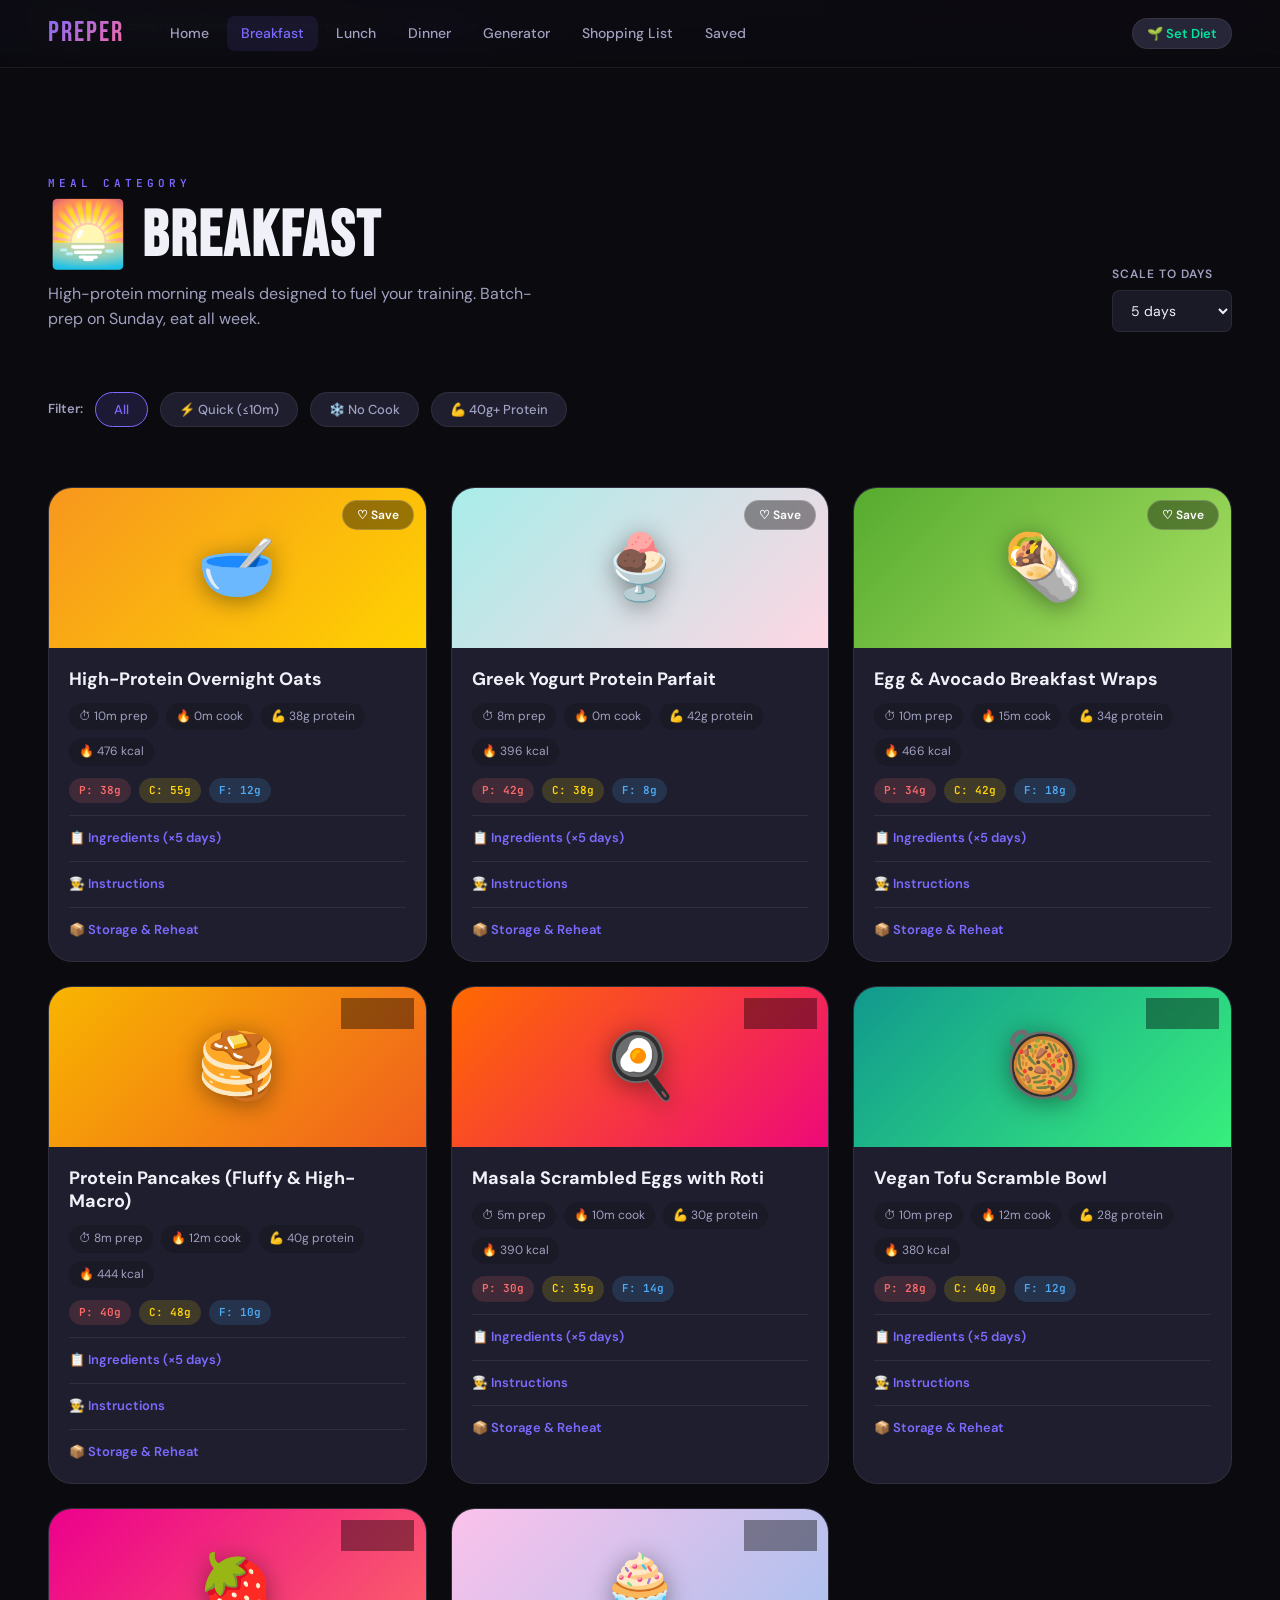
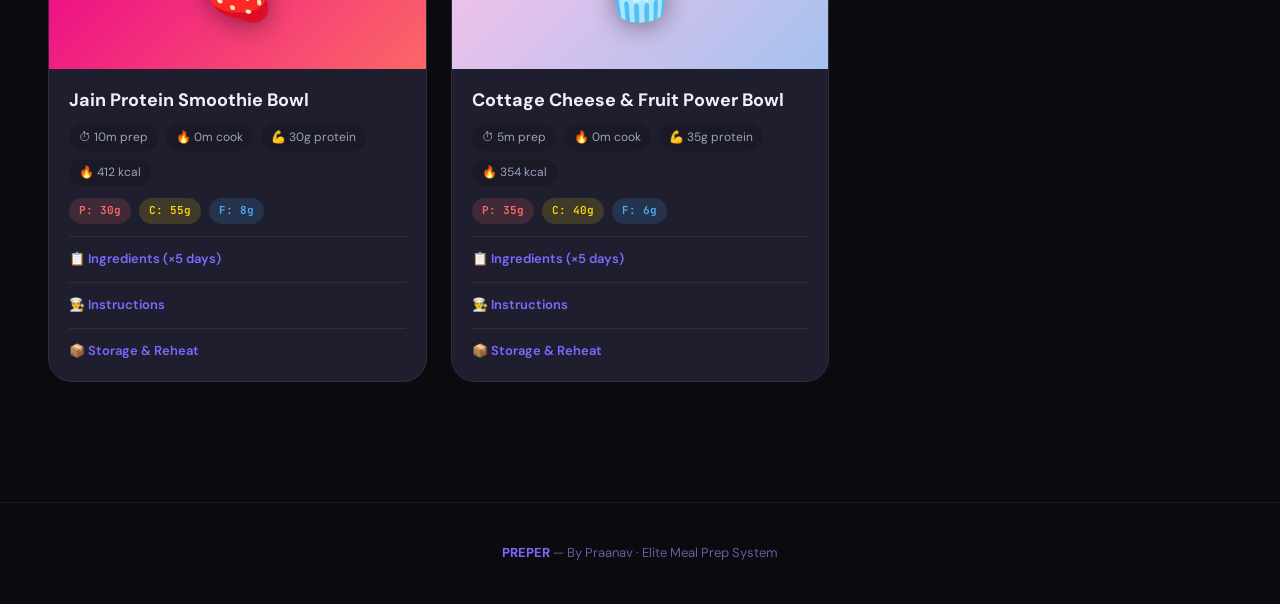
==== commit 405b18c1: "Add files via upload" ====
--- a/breakfast.html
+++ b/breakfast.html
@@ -85,6 +85,8 @@
 
 <script src="app.js"></script>
 <script>
+(function() {
+
 const { RECIPES, DIETARY_PREFS, getSavedDiet, saveDiet, renderRecipeCard, toggleSave } = window.PreperApp;
 window.toggleSave = toggleSave;
 
@@ -155,6 +157,8 @@
   updateDietBadge(); renderRecipes();
   document.getElementById('dietModal').addEventListener('click', e => { if(e.target===e.currentTarget) closeDietModal(); });
 });
+
+})();
 </script>
 </body>
 </html>
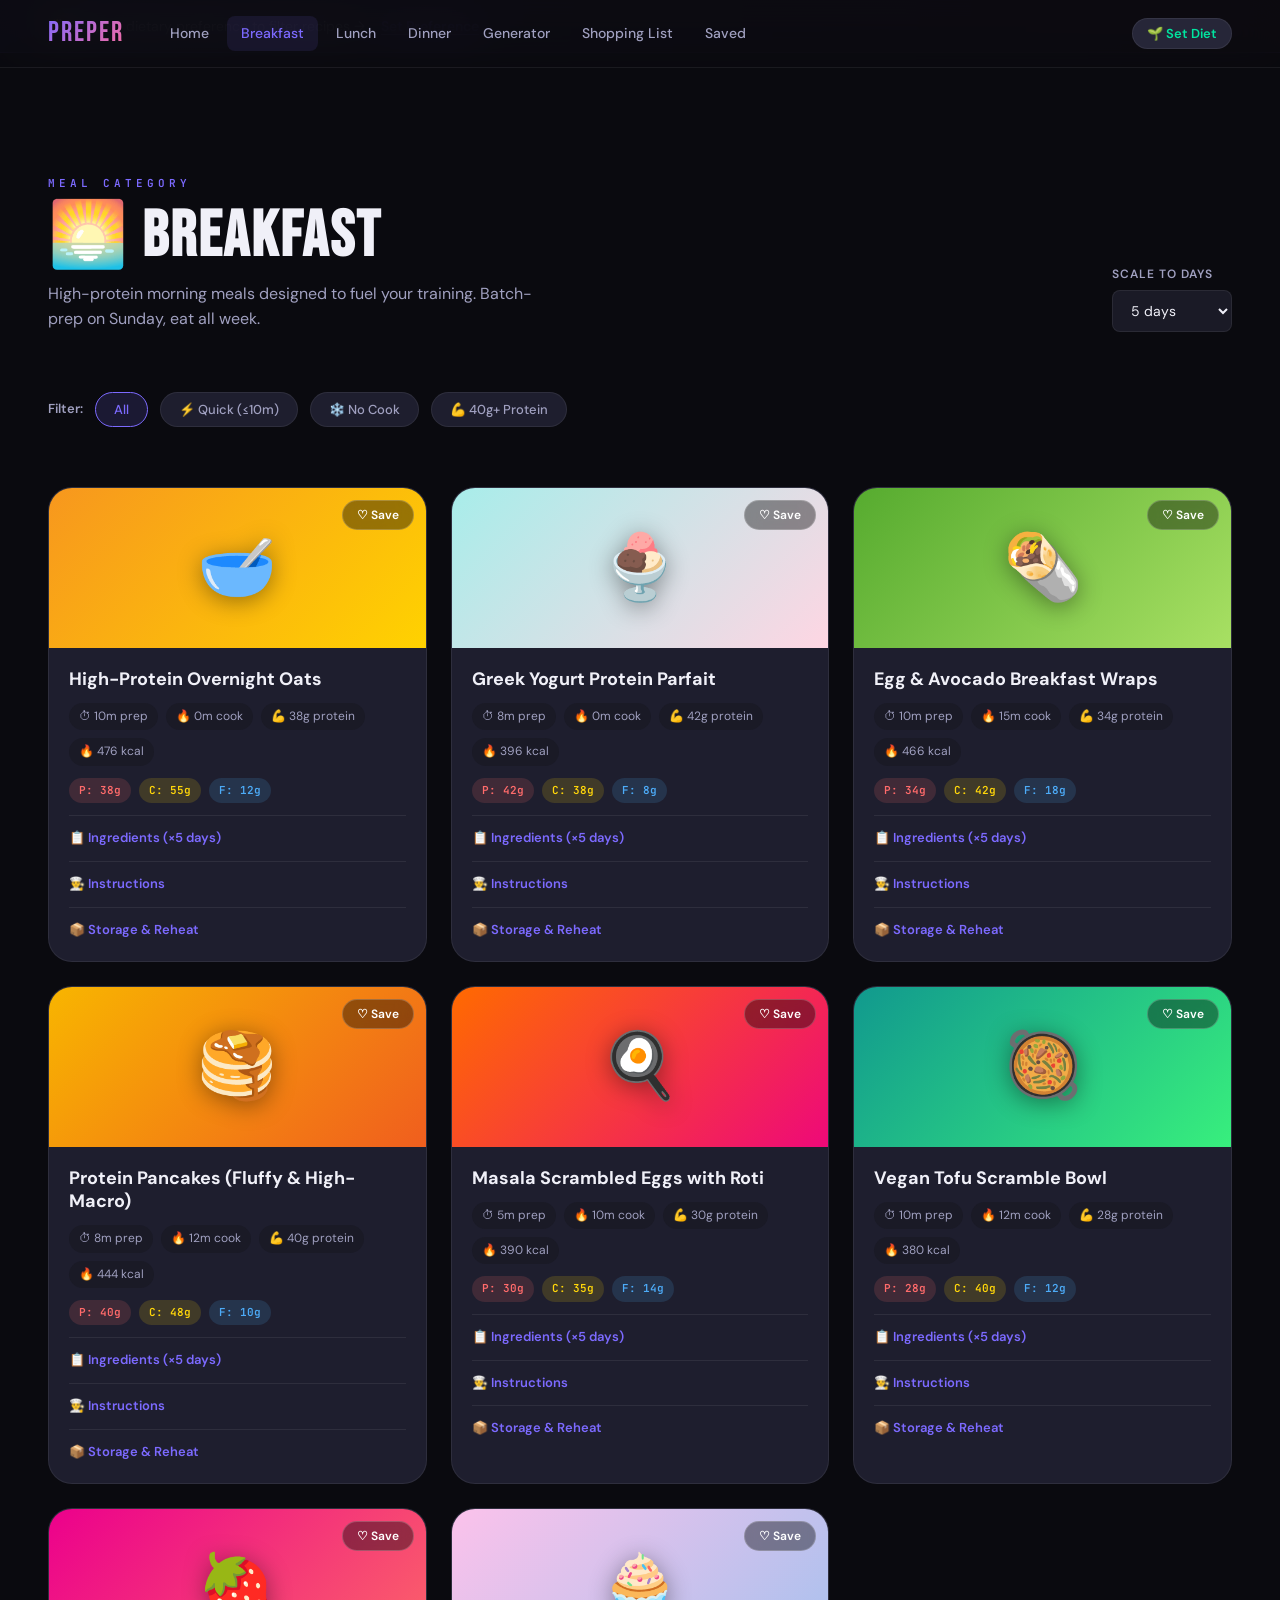
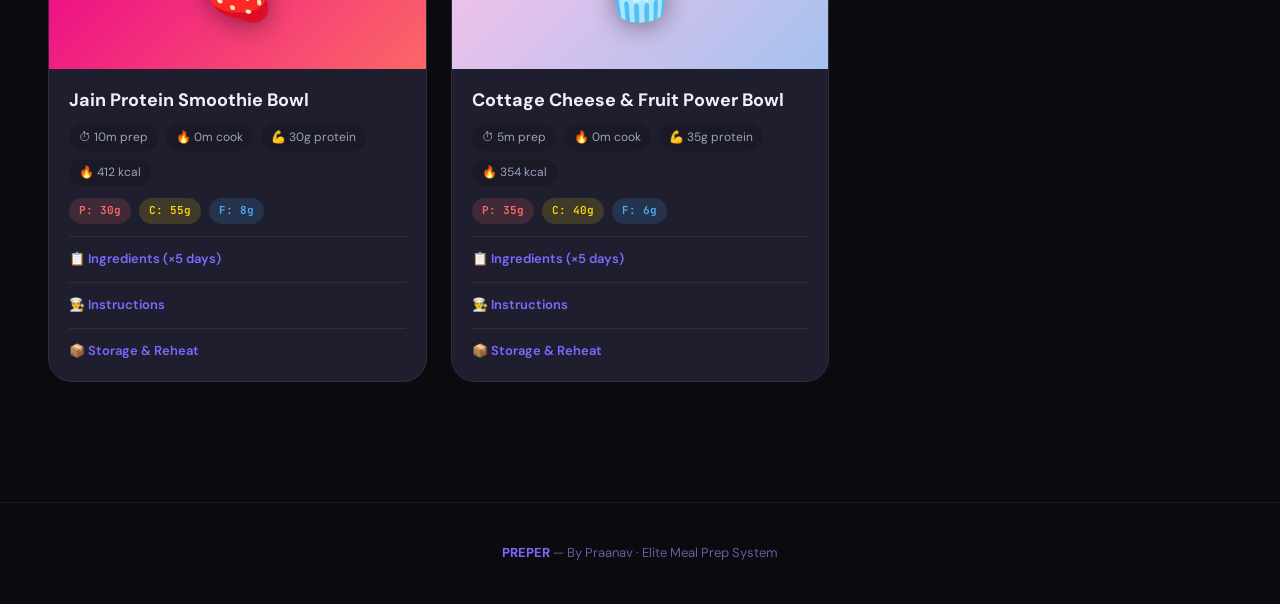
==== commit 82cc443a: "Add files via upload" ====
--- a/breakfast.html
+++ b/breakfast.html
@@ -85,22 +85,22 @@
 
 <script src="app.js"></script>
 <script>
-(function() {
 
-const { RECIPES, DIETARY_PREFS, getSavedDiet, saveDiet, renderRecipeCard, toggleSave } = window.PreperApp;
+
+var { RECIPES, DIETARY_PREFS, getSavedDiet, saveDiet, renderRecipeCard, toggleSave } = window.PreperApp;
 window.toggleSave = toggleSave;
 
-let activeFilter = 'all';
-let tempDiet = null;
+window.activeFilter = 'all';
+window.tempDiet = null;
 
-function setFilter(f, el) {
+window.setFilter = function(f, el) {
   activeFilter = f;
   document.querySelectorAll('.filter-chip').forEach(c => c.classList.remove('active'));
   el.classList.add('active');
   renderRecipes();
 }
 
-function renderRecipes() {
+window.renderRecipes = function() {
   const diet = getSavedDiet() || 'non_veg';
   const days = parseInt(document.getElementById('daysSelect').value);
   let recipes = RECIPES.breakfast.filter(r => r.tags.includes(diet));
@@ -122,13 +122,13 @@
   grid.innerHTML = recipes.map(r => renderRecipeCard(r, days)).join('');
 }
 
-function updateDietBadge() {
+window.updateDietBadge = function() {
   const diet = getSavedDiet();
   const badge = document.getElementById('dietBadge');
   if (diet && DIETARY_PREFS[diet]) badge.textContent = `${DIETARY_PREFS[diet].icon} ${DIETARY_PREFS[diet].label}`;
 }
 
-function openDietModal() {
+window.openDietModal = function() {
   tempDiet = getSavedDiet();
   const descriptions = { vegan:"No animal products", jain:"No meat, eggs, or root veg", hindu_veg:"Dairy ok, no meat/eggs/fish", hindu_nonveg:"No beef or pork", non_veg:"All meats, no restrictions", halal:"Halal meats, no pork/alcohol" };
   document.getElementById('dietGrid').innerHTML = Object.entries(DIETARY_PREFS).map(([k,p]) => `
@@ -138,16 +138,16 @@
     </div>`).join('');
   document.getElementById('dietModal').classList.add('open');
 }
-function closeDietModal() { document.getElementById('dietModal').classList.remove('open'); }
-function selectDiet(k, el) { tempDiet = k; document.querySelectorAll('.diet-card').forEach(c=>c.classList.remove('selected')); el.classList.add('selected'); }
-function confirmDiet() {
+window.closeDietModal = function() { document.getElementById('dietModal').classList.remove('open'); }
+window.selectDiet = function(k, el) { tempDiet = k; document.querySelectorAll('.diet-card').forEach(c=>c.classList.remove('selected')); el.classList.add('selected'); }
+window.confirmDiet = function() {
   if (!tempDiet) return;
   saveDiet(tempDiet); updateDietBadge(); closeDietModal();
   document.getElementById('diet-banner').style.display = 'none';
   renderRecipes();
   showToast(`✓ ${DIETARY_PREFS[tempDiet].label} mode active`, 'success');
 }
-function showToast(msg, type='') {
+window.showToast = function(msg, type='') {
   const t = document.getElementById('toast');
   t.textContent = msg; t.className = `toast ${type} show`;
   setTimeout(()=>t.classList.remove('show'), 3000);
@@ -158,7 +158,7 @@
   document.getElementById('dietModal').addEventListener('click', e => { if(e.target===e.currentTarget) closeDietModal(); });
 });
 
-})();
+
 </script>
 </body>
 </html>
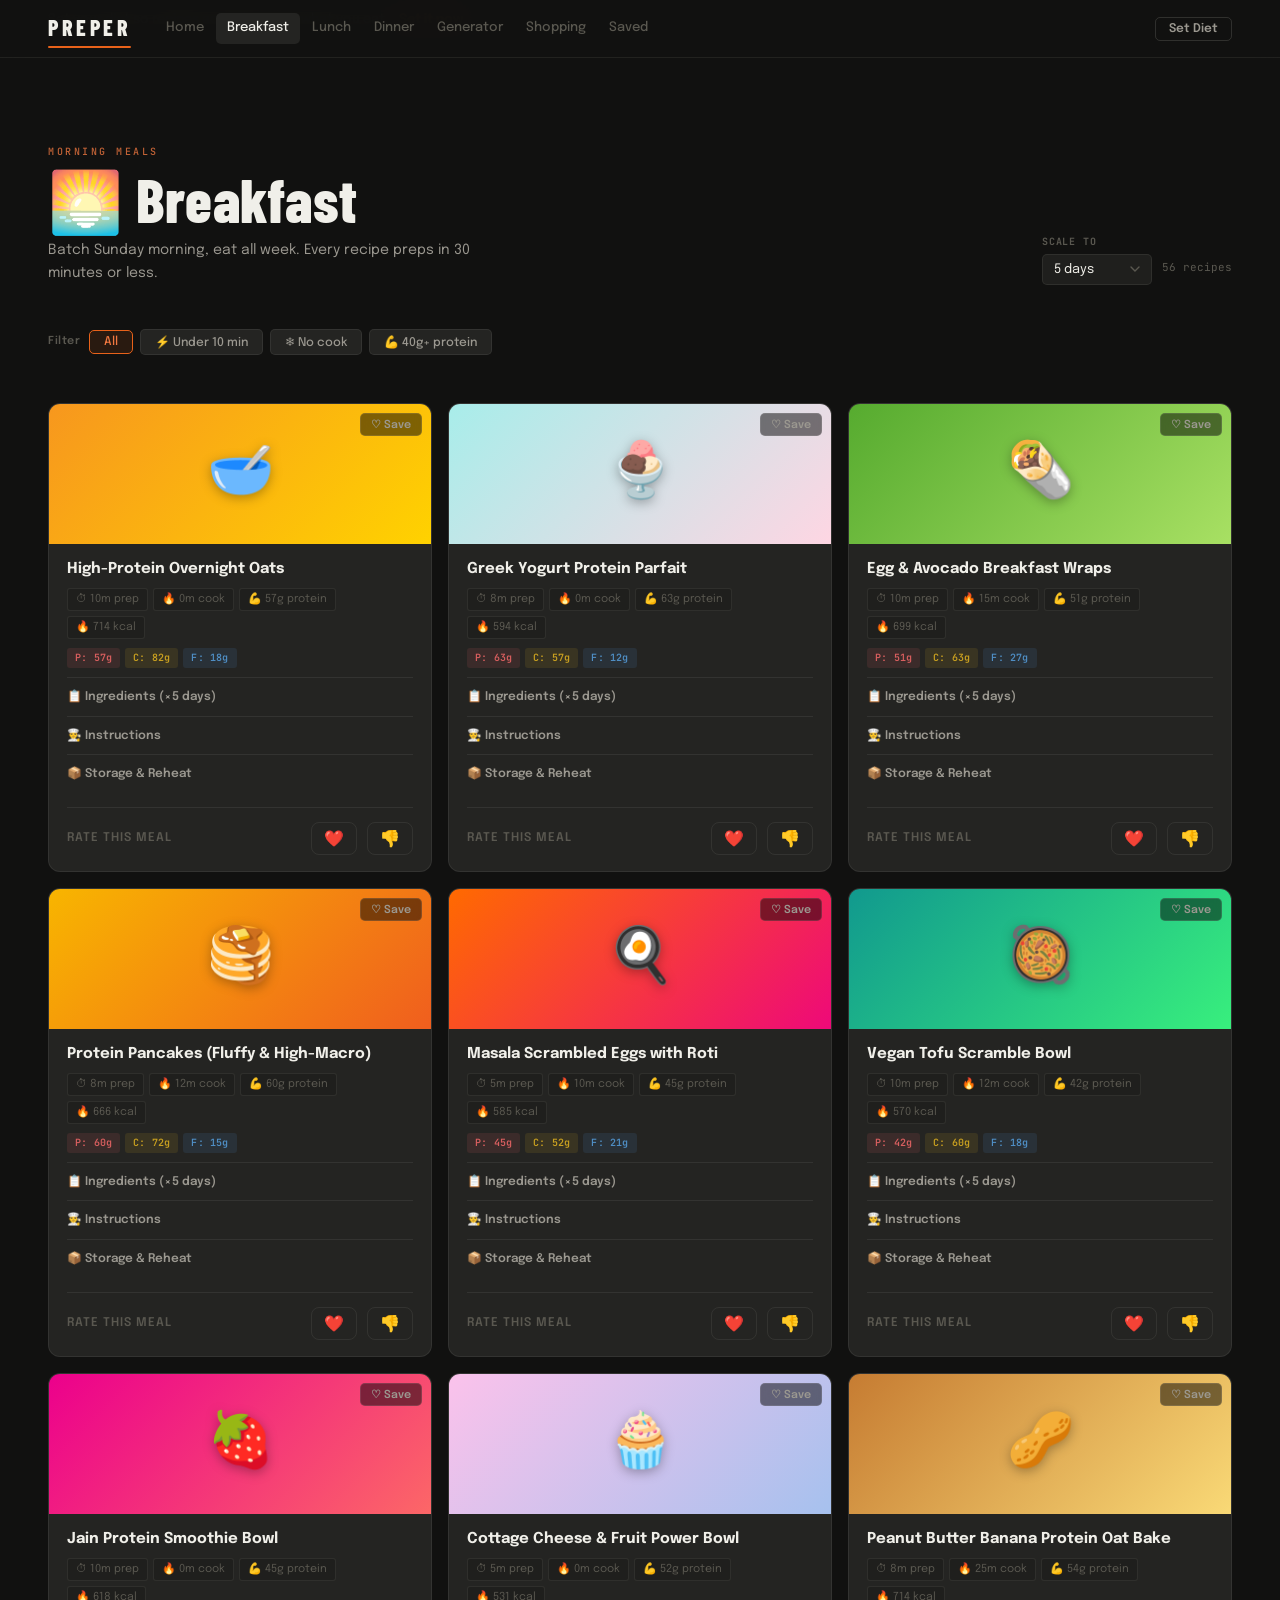
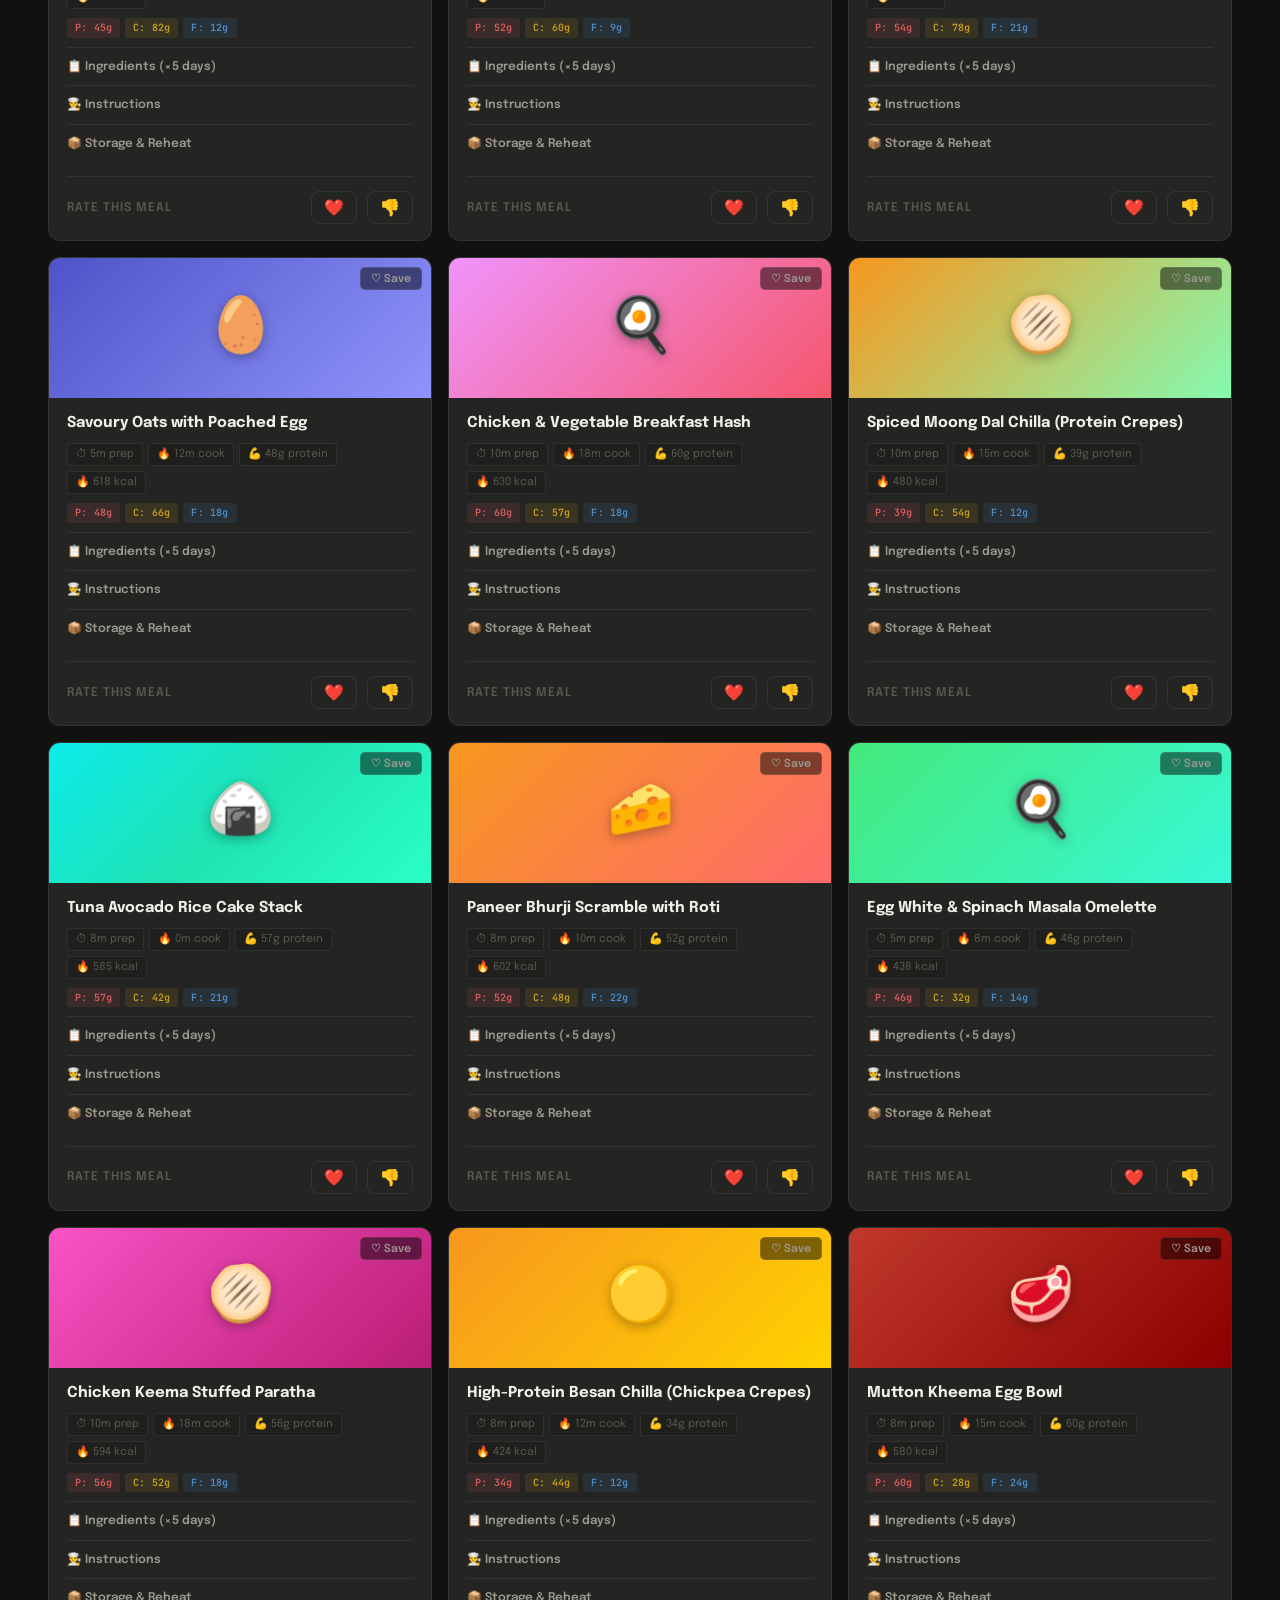
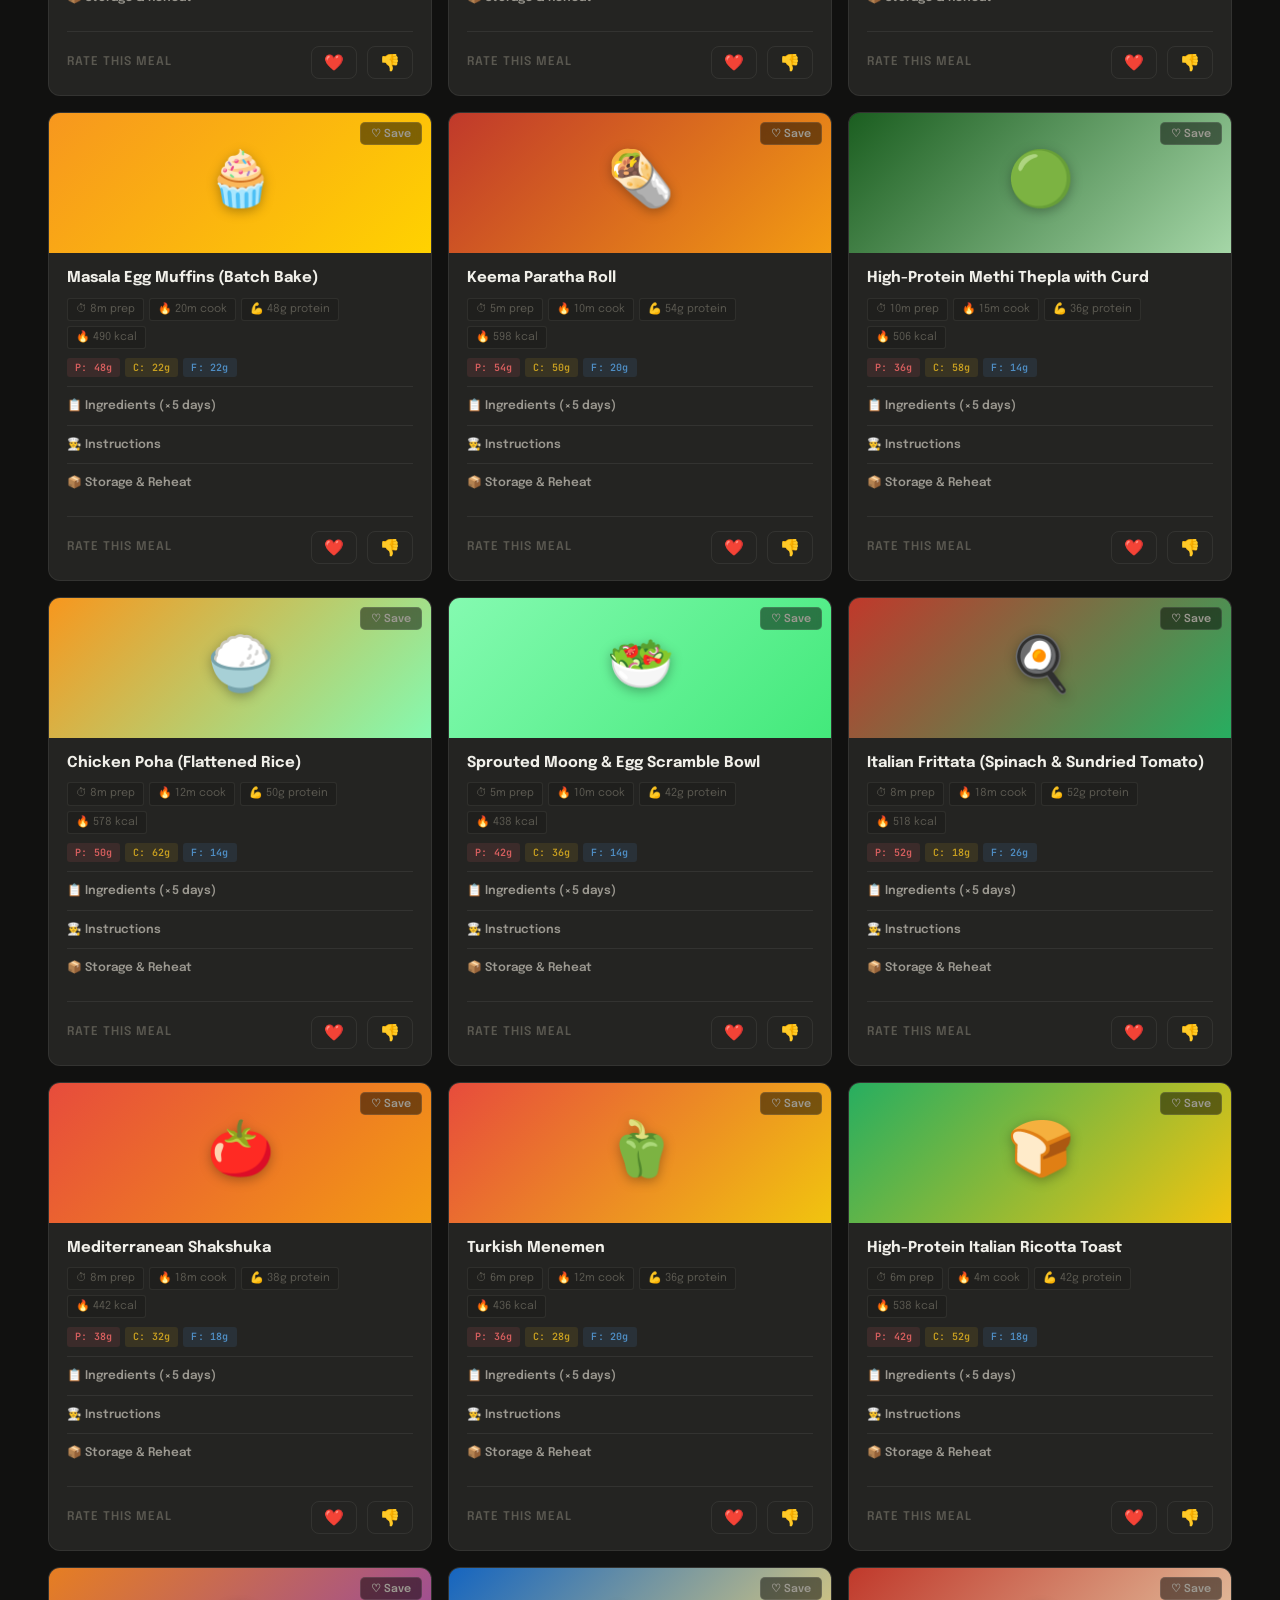
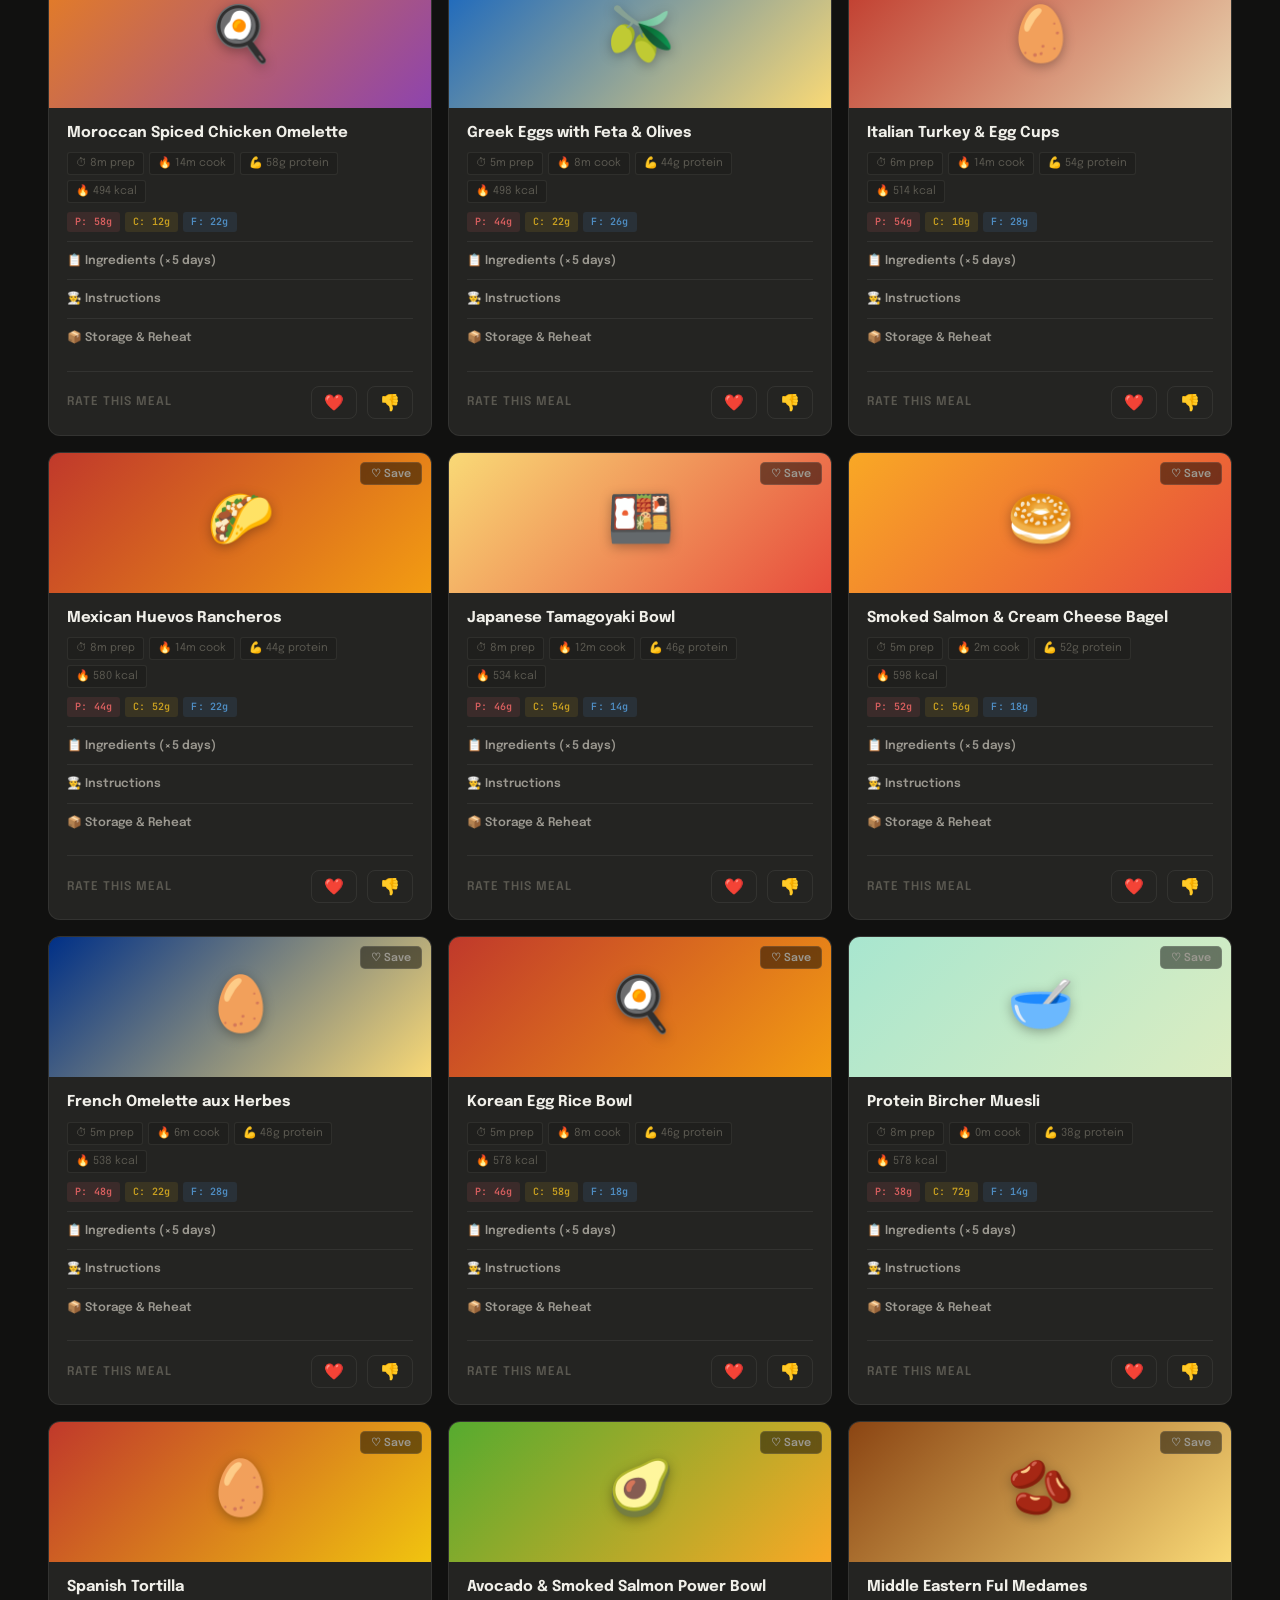
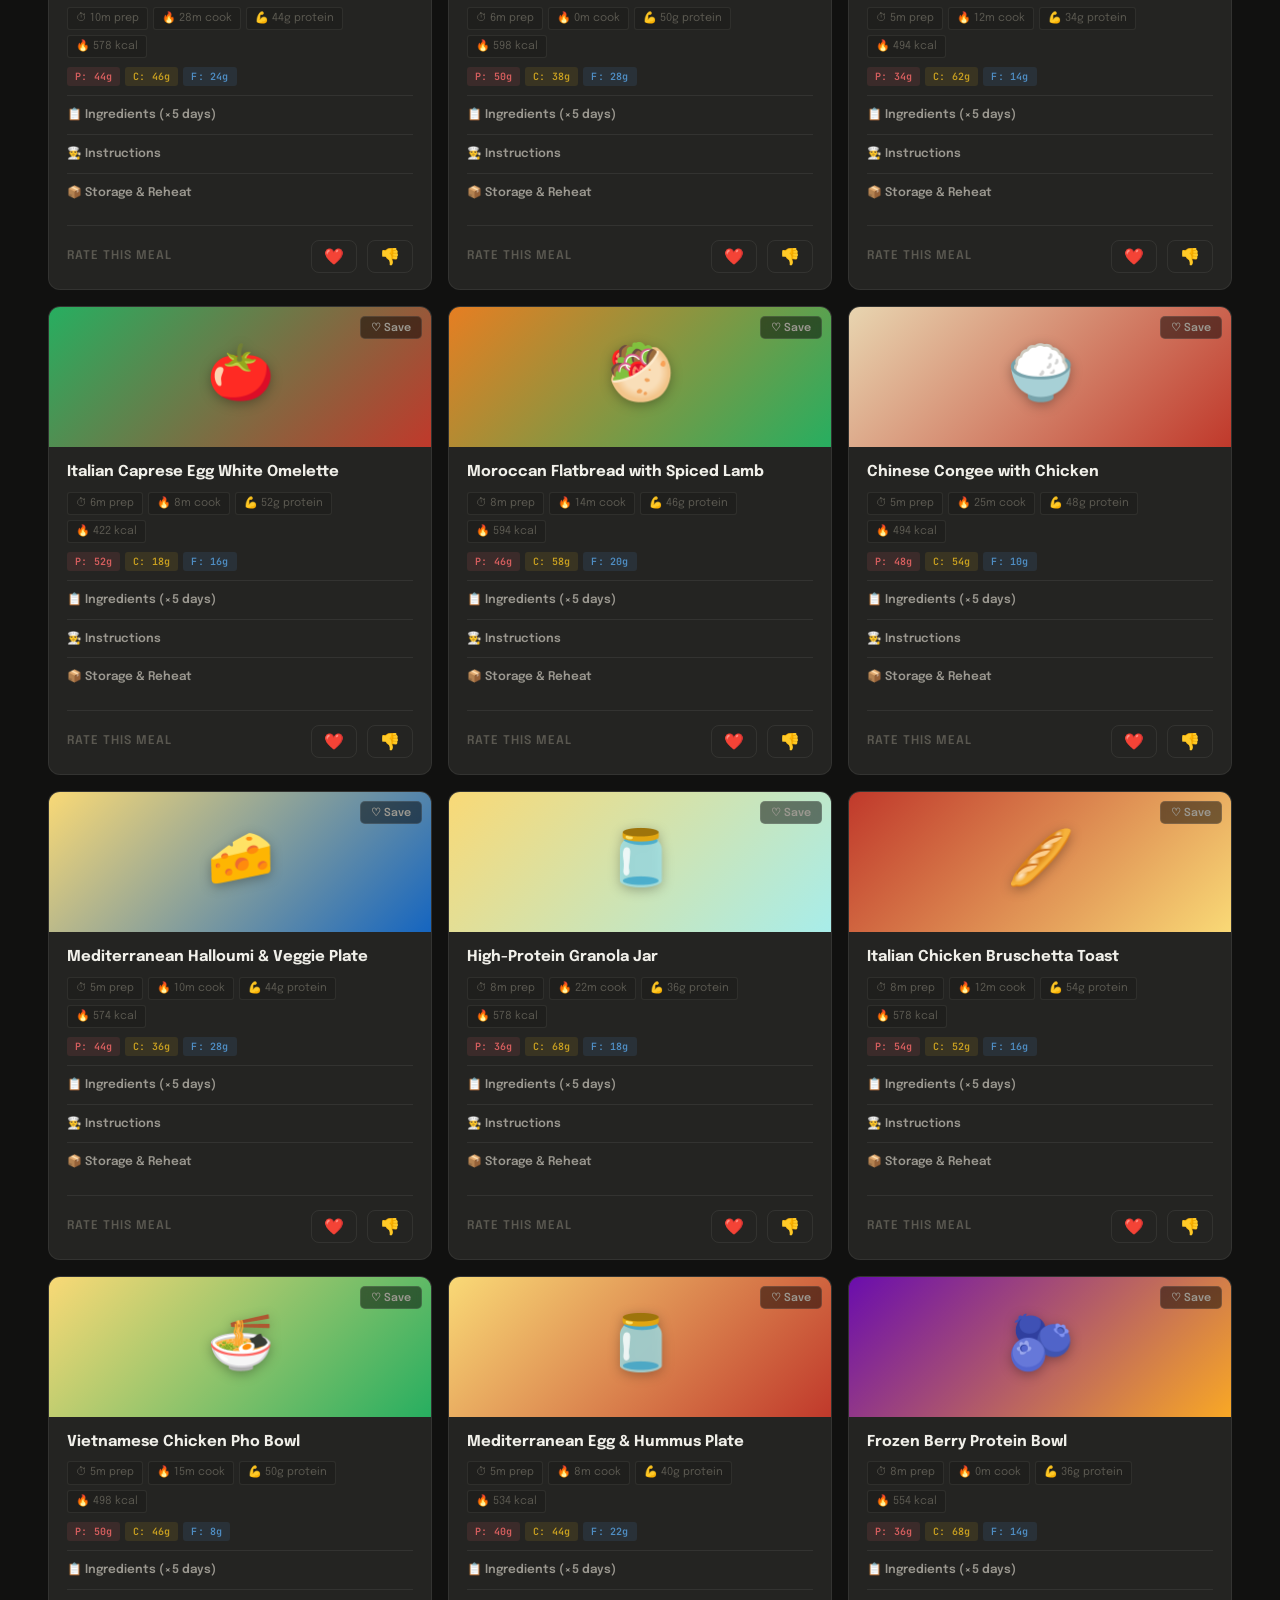
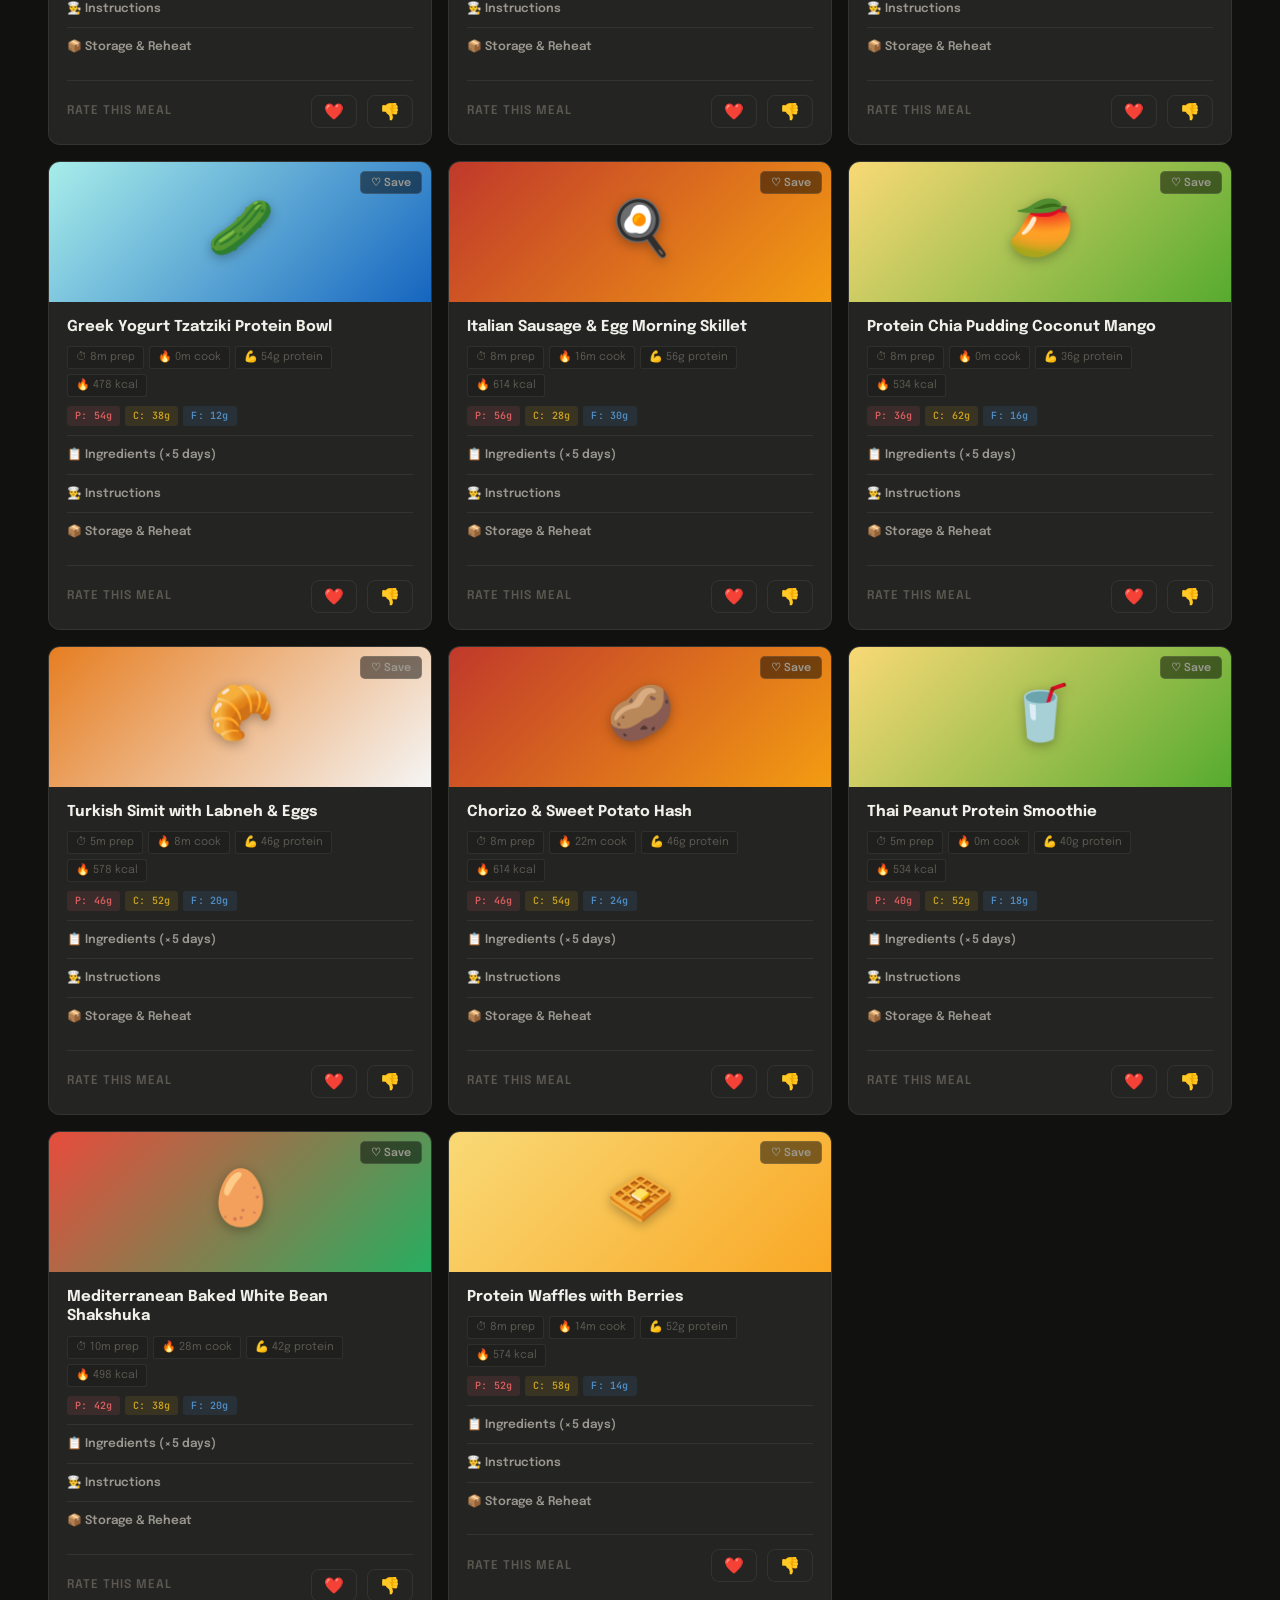
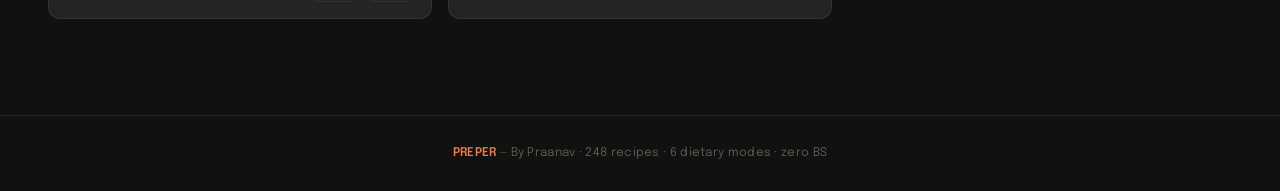
==== commit 684d65a7: "Add files via upload" ====
--- a/breakfast.html
+++ b/breakfast.html
@@ -3,7 +3,7 @@
 <head>
   <meta charset="UTF-8" />
   <meta name="viewport" content="width=device-width, initial-scale=1.0" />
-  <title>Breakfast Recipes — Preper</title>
+  <title>Breakfast &mdash; Preper</title>
   <link rel="stylesheet" href="style.css" />
 </head>
 <body>
@@ -11,21 +11,21 @@
 <nav class="nav">
   <a href="index.html" class="nav-brand">PREPER</a>
   <div class="nav-links">
-    <a href="index.html" class="nav-link">Home</a>
-    <a href="breakfast.html" class="nav-link">Breakfast</a>
-    <a href="lunch.html" class="nav-link">Lunch</a>
-    <a href="dinner.html" class="nav-link">Dinner</a>
-    <a href="generator.html" class="nav-link">Generator</a>
-    <a href="shopping-list.html" class="nav-link">Shopping List</a>
-    <a href="saved.html" class="nav-link">Saved</a>
+    <a href="index.html" class="nav-link" data-page="index.html">Home</a>
+    <a href="breakfast.html" class="nav-link" data-page="breakfast.html">Breakfast</a>
+    <a href="lunch.html" class="nav-link" data-page="lunch.html">Lunch</a>
+    <a href="dinner.html" class="nav-link" data-page="dinner.html">Dinner</a>
+    <a href="generator.html" class="nav-link" data-page="generator.html">Generator</a>
+    <a href="shopping-list.html" class="nav-link" data-page="shopping-list.html">Shopping</a>
+    <a href="saved.html" class="nav-link" data-page="saved.html">Saved</a>
   </div>
-  <button class="nav-diet-badge" id="dietBadge" onclick="openDietModal()">🌱 Set Diet</button>
+  <button class="nav-diet-badge" id="dietBadge" onclick="openDietModal()">Set Diet</button>
 </nav>
 
 <div class="diet-banner" id="diet-banner">
-  <span>👋 Set your dietary preference to filter recipes →</span>
-  <a href="#" onclick="openDietModal(); return false;">Set Preference</a>
-  <button class="diet-banner-close" onclick="this.parentElement.style.display='none'">×</button>
+  <span>Set your diet so recipes actually match what you eat</span>
+  <a href="#" onclick="openDietModal(); return false;">Set it now</a>
+  <button class="diet-banner-close" onclick="this.parentElement.style.display='none'">&times;</button>
 </div>
 
 <main>
@@ -33,14 +33,14 @@
     <div class="page-header">
       <div class="page-header-inner">
         <div>
-          <p class="section-eyebrow">Meal Category</p>
-          <h1 class="section-title">🌅 Breakfast</h1>
-          <p class="section-desc">High-protein morning meals designed to fuel your training. Batch-prep on Sunday, eat all week.</p>
+          <p class="section-eyebrow">Morning meals</p>
+          <h1 class="section-title">&#127749; Breakfast</h1>
+          <p class="section-desc">Batch Sunday morning, eat all week. Every recipe preps in 30 minutes or less.</p>
         </div>
-        <div style="margin-left: auto; display: flex; gap: 12px; align-items: center; flex-wrap: wrap;">
+        <div style="margin-left:auto; display:flex; gap:10px; align-items:flex-end; flex-wrap:wrap">
           <div class="form-group" style="margin:0">
-            <label class="form-label">Scale to Days</label>
-            <select class="form-select" id="daysSelect" onchange="renderRecipes()" style="width:120px">
+            <label class="form-label">Scale to</label>
+            <select class="form-select" id="daysSelect" onchange="renderRecipes()" style="width:110px">
               <option value="1">1 day</option>
               <option value="3">3 days</option>
               <option value="4">4 days</option>
@@ -48,17 +48,17 @@
               <option value="7">7 days</option>
             </select>
           </div>
+          <div id="recipeCount" style="font-family:var(--font-mono); font-size:11px; color:var(--text-3); padding-bottom:9px"></div>
         </div>
       </div>
     </div>
 
-    <!-- Filter bar -->
     <div class="filter-bar">
-      <span class="filter-label">Filter:</span>
-      <button class="filter-chip active" data-filter="all" onclick="setFilter('all', this)">All</button>
-      <button class="filter-chip" data-filter="quick" onclick="setFilter('quick', this)">⚡ Quick (≤10m)</button>
-      <button class="filter-chip" data-filter="no_cook" onclick="setFilter('no_cook', this)">❄️ No Cook</button>
-      <button class="filter-chip" data-filter="high_protein" onclick="setFilter('high_protein', this)">💪 40g+ Protein</button>
+      <span class="filter-label">Filter</span>
+      <button class="filter-chip active" onclick="setFilter('all',this)">All</button>
+      <button class="filter-chip" onclick="setFilter('quick',this)">&#9889; Under 10 min</button>
+      <button class="filter-chip" onclick="setFilter('no_cook',this)">&#10052; No cook</button>
+      <button class="filter-chip" onclick="setFilter('high_protein',this)">&#128170; 40g+ protein</button>
     </div>
 
     <div class="recipe-grid stagger" id="recipeGrid"></div>
@@ -66,14 +66,13 @@
 </main>
 
 <footer>
-  <strong>PREPER</strong> — By Praanav · Elite Meal Prep System
+  <strong>PREPER</strong> &mdash; By Praanav &middot; 248 recipes &middot; 6 dietary modes &middot; zero BS
 </footer>
 
-<!-- Diet Modal -->
 <div class="modal-overlay" id="dietModal">
   <div class="modal">
     <h2 class="modal-title">Your Diet</h2>
-    <p class="modal-sub">Choose your dietary preference to filter recipes.</p>
+    <p class="modal-sub">Every recipe in Preper is tagged. Pick yours and we filter the rest.</p>
     <div class="diet-grid" id="dietGrid"></div>
     <div class="modal-footer">
       <button class="btn btn-outline" onclick="closeDietModal()">Cancel</button>
@@ -81,84 +80,108 @@
     </div>
   </div>
 </div>
+
 <div class="toast" id="toast"></div>
 
 <script src="app.js"></script>
 <script>
+const { RECIPES, DIETARY_PREFS, getSavedDiet, saveDiet, renderRecipeCard, toggleSave, rateRecipe } = window.PreperApp;
+window.toggleSave = toggleSave;
+window.rateRecipe = rateRecipe;
 
+const CATEGORY = 'breakfast';
+let activeFilter = 'all';
 
-var { RECIPES, DIETARY_PREFS, getSavedDiet, saveDiet, renderRecipeCard, toggleSave } = window.PreperApp;
-window.toggleSave = toggleSave;
-
-window.activeFilter = 'all';
-window.tempDiet = null;
+const DIET_DESCS = {
+  vegan:'No animal products at all', jain:'No meat, eggs, or root veg',
+  hindu_veg:'No meat or eggs, dairy fine', hindu_nonveg:'No beef or pork',
+  non_veg:'Everything', halal:'Halal meat only, no pork',
+};
 
 window.setFilter = function(f, el) {
   activeFilter = f;
   document.querySelectorAll('.filter-chip').forEach(c => c.classList.remove('active'));
   el.classList.add('active');
   renderRecipes();
-}
+};
 
 window.renderRecipes = function() {
   const diet = getSavedDiet() || 'non_veg';
   const days = parseInt(document.getElementById('daysSelect').value);
-  let recipes = RECIPES.breakfast.filter(r => r.tags.includes(diet));
+  let recipes = RECIPES[CATEGORY].filter(r => r.tags.includes(diet));
 
-  if (activeFilter === 'quick') recipes = recipes.filter(r => (r.prepTime + r.cookTime) <= 10);
-  if (activeFilter === 'no_cook') recipes = recipes.filter(r => r.cookTime === 0);
-  if (activeFilter === 'high_protein') recipes = recipes.filter(r => r.protein >= 40);
+  if (activeFilter === 'quick')       recipes = recipes.filter(r => r.prepTime + r.cookTime <= 10);
+  if (activeFilter === 'no_cook')     recipes = recipes.filter(r => r.cookTime === 0);
+  if (activeFilter === 'high_protein')recipes = recipes.filter(r => r.protein >= 40);
 
   const grid = document.getElementById('recipeGrid');
+  const count = document.getElementById('recipeCount');
+
+  count.textContent = recipes.length ? `${recipes.length} recipes` : '';
+
   if (!recipes.length) {
     grid.innerHTML = `<div class="empty-state" style="grid-column:1/-1">
-      <div class="empty-state-icon">😔</div>
-      <h2>No recipes found</h2>
-      <p>Try changing your diet preference or filter.</p>
+      <div class="empty-state-icon">&#128517;</div>
+      <h2>Nothing matched</h2>
+      <p>Try a different filter, or change your diet preference.</p>
       <button class="btn btn-primary" onclick="openDietModal()">Change Diet</button>
     </div>`;
     return;
   }
   grid.innerHTML = recipes.map(r => renderRecipeCard(r, days)).join('');
-}
+};
 
-window.updateDietBadge = function() {
-  const diet = getSavedDiet();
-  const badge = document.getElementById('dietBadge');
-  if (diet && DIETARY_PREFS[diet]) badge.textContent = `${DIETARY_PREFS[diet].icon} ${DIETARY_PREFS[diet].label}`;
-}
+window.tempDiet = null;
 
 window.openDietModal = function() {
   tempDiet = getSavedDiet();
-  const descriptions = { vegan:"No animal products", jain:"No meat, eggs, or root veg", hindu_veg:"Dairy ok, no meat/eggs/fish", hindu_nonveg:"No beef or pork", non_veg:"All meats, no restrictions", halal:"Halal meats, no pork/alcohol" };
   document.getElementById('dietGrid').innerHTML = Object.entries(DIETARY_PREFS).map(([k,p]) => `
     <div class="diet-card ${tempDiet===k?'selected':''}" onclick="selectDiet('${k}',this)">
-      <div class="diet-card-icon">${p.icon}</div><div class="diet-card-name">${p.label}</div>
-      <div class="diet-card-desc">${descriptions[k]}</div>
+      <div class="diet-card-icon">${p.icon}</div>
+      <div class="diet-card-name">${p.label}</div>
+      <div class="diet-card-desc">${DIET_DESCS[k]}</div>
     </div>`).join('');
   document.getElementById('dietModal').classList.add('open');
-}
-window.closeDietModal = function() { document.getElementById('dietModal').classList.remove('open'); }
-window.selectDiet = function(k, el) { tempDiet = k; document.querySelectorAll('.diet-card').forEach(c=>c.classList.remove('selected')); el.classList.add('selected'); }
+};
+window.closeDietModal = function() { document.getElementById('dietModal').classList.remove('open'); };
+window.selectDiet = function(k, el) {
+  tempDiet = k;
+  document.querySelectorAll('.diet-card').forEach(c => c.classList.remove('selected'));
+  el.classList.add('selected');
+};
 window.confirmDiet = function() {
   if (!tempDiet) return;
-  saveDiet(tempDiet); updateDietBadge(); closeDietModal();
+  saveDiet(tempDiet);
+  updateDietBadge();
+  closeDietModal();
   document.getElementById('diet-banner').style.display = 'none';
   renderRecipes();
-  showToast(`✓ ${DIETARY_PREFS[tempDiet].label} mode active`, 'success');
-}
-window.showToast = function(msg, type='') {
+  showToast(`${DIETARY_PREFS[tempDiet].icon} ${DIETARY_PREFS[tempDiet].label} set`, 'success');
+};
+window.updateDietBadge = function() {
+  const diet = getSavedDiet();
+  const el = document.getElementById('dietBadge');
+  if (diet && DIETARY_PREFS[diet]) el.textContent = `${DIETARY_PREFS[diet].icon} ${DIETARY_PREFS[diet].label}`;
+};
+window.showToast = function(msg, type = '') {
   const t = document.getElementById('toast');
   t.textContent = msg; t.className = `toast ${type} show`;
-  setTimeout(()=>t.classList.remove('show'), 3000);
-}
+  setTimeout(() => t.classList.remove('show'), 3000);
+};
 
 document.addEventListener('DOMContentLoaded', () => {
-  updateDietBadge(); renderRecipes();
-  document.getElementById('dietModal').addEventListener('click', e => { if(e.target===e.currentTarget) closeDietModal(); });
+  updateDietBadge();
+  renderRecipes();
+  const page = location.pathname.split('/').pop() || 'index.html';
+  document.querySelectorAll('.nav-link[data-page]').forEach(a => {
+    if (a.dataset.page === page) a.classList.add('active');
+  });
+  document.getElementById('dietModal').addEventListener('click', e => {
+    if (e.target === e.currentTarget) closeDietModal();
+  });
+  const diet = getSavedDiet();
+  if (diet) document.getElementById('diet-banner').style.display = 'none';
 });
-
-
 </script>
 </body>
 </html>
--- a/style.css
+++ b/style.css
@@ -1,65 +1,71 @@
-/* ============================================================
-   PREPER — By Praanav
-   style.css — Complete design system
-   ============================================================ */
-
-/* ─── FONTS ─────────────────────────────────────────────────── */
-@import url('https://fonts.googleapis.com/css2?family=Bebas+Neue&family=DM+Sans:ital,opsz,wght@0,9..40,300;0,9..40,400;0,9..40,500;0,9..40,600;0,9..40,700;1,9..40,400&family=JetBrains+Mono:wght@400;600&display=swap');
-
-/* ─── DESIGN TOKENS ─────────────────────────────────────────── */
+@import url('https://fonts.googleapis.com/css2?family=Barlow+Condensed:wght@500;600;700;800&family=Epilogue:ital,wght@0,300;0,400;0,500;0,600;0,700;1,400&family=JetBrains+Mono:wght@400;500;600&display=swap');
+
+/* =============================================================
+   PREPER -- design system
+   Palette: warm charcoal + turmeric orange
+   Fonts: Barlow Condensed (display) / Epilogue (body) / JetBrains Mono
+   ============================================================= */
+
 :root {
-  --bg: #0a0a0f;
-  --bg-2: #12121a;
-  --bg-3: #1a1a26;
-  --surface: #1e1e2e;
-  --surface-2: #262638;
-  --border: rgba(255,255,255,0.07);
-  --border-hover: rgba(255,255,255,0.15);
-
-  --text: #f0f0f8;
-  --text-2: #a0a0c0;
-  --text-3: #6060a0;
-
-  --accent: #7c6aff;
-  --accent-2: #ff6b9d;
-  --accent-3: #00e5a0;
-  --accent-glow: rgba(124,106,255,0.3);
-
-  --protein-color: #ff6b6b;
-  --carbs-color: #ffd60a;
-  --fat-color: #4dabf7;
-
-  --gradient-brand: linear-gradient(135deg, #7c6aff, #ff6b9d);
-  --gradient-cta: linear-gradient(135deg, #7c6aff 0%, #5a4fd4 100%);
-
-  --radius: 16px;
-  --radius-sm: 8px;
-  --radius-lg: 24px;
-  --radius-xl: 32px;
-
-  --shadow: 0 4px 24px rgba(0,0,0,0.4);
-  --shadow-card: 0 8px 40px rgba(0,0,0,0.5);
-  --shadow-glow: 0 0 40px rgba(124,106,255,0.2);
-
-  --nav-h: 68px;
-  --font-display: 'Bebas Neue', sans-serif;
-  --font-body: 'DM Sans', sans-serif;
-  --font-mono: 'JetBrains Mono', monospace;
-
-  --transition: 0.2s cubic-bezier(0.4, 0, 0.2, 1);
-  --transition-slow: 0.4s cubic-bezier(0.4, 0, 0.2, 1);
-}
-
-/* ─── RESET ──────────────────────────────────────────────────── */
+  --bg:        #111110;
+  --bg-2:      #181817;
+  --bg-3:      #1f1f1d;
+  --surface:   #242422;
+  --surface-2: #2b2b28;
+
+  --border:        rgba(255,255,240,0.07);
+  --border-hover:  rgba(255,255,240,0.13);
+  --border-strong: rgba(255,255,240,0.22);
+
+  --text:   #f0efe9;
+  --text-2: #9b9890;
+  --text-3: #5a5850;
+
+  --accent:     #e8621a;
+  --accent-dim: rgba(232,98,26,0.11);
+  --accent-mid: rgba(232,98,26,0.22);
+  --accent-text:#f07840;
+
+  --protein-color: #d95f5f;
+  --carbs-color:   #c9a020;
+  --fat-color:     #4f8ec4;
+
+  --green:     #4aab7a;
+  --green-dim: rgba(74,171,122,0.12);
+  --red:       #d04545;
+  --red-dim:   rgba(208,69,69,0.12);
+  --amber:     #c98020;
+  --amber-dim: rgba(201,128,32,0.12);
+
+  --radius:    8px;
+  --radius-sm: 5px;
+  --radius-lg: 12px;
+  --radius-xl: 18px;
+
+  --shadow:       0 2px 8px rgba(0,0,0,0.3);
+  --shadow-card:  0 4px 20px rgba(0,0,0,0.4);
+  --shadow-lift:  0 8px 28px rgba(0,0,0,0.5);
+
+  --nav-h: 58px;
+
+  --font-display: 'Barlow Condensed', sans-serif;
+  --font-body:    'Epilogue', sans-serif;
+  --font-mono:    'JetBrains Mono', monospace;
+
+  --ease: cubic-bezier(0.16, 1, 0.3, 1);
+  --t:  0.16s cubic-bezier(0.16, 1, 0.3, 1);
+  --ts: 0.32s cubic-bezier(0.16, 1, 0.3, 1);
+}
+
 *, *::before, *::after { box-sizing: border-box; margin: 0; padding: 0; }
-html { scroll-behavior: smooth; font-size: 16px; }
+html { scroll-behavior: smooth; }
 
 body {
   font-family: var(--font-body);
   background: var(--bg);
   color: var(--text);
   min-height: 100vh;
-  line-height: 1.6;
+  line-height: 1.55;
   -webkit-font-smoothing: antialiased;
 }
 
@@ -69,746 +75,684 @@
 img { max-width: 100%; display: block; }
 input, select, textarea { font-family: var(--font-body); }
 
-/* ─── SCROLLBAR ──────────────────────────────────────────────── */
-::-webkit-scrollbar { width: 6px; }
-::-webkit-scrollbar-track { background: var(--bg-2); }
+::-webkit-scrollbar { width: 4px; height: 4px; }
+::-webkit-scrollbar-track { background: transparent; }
 ::-webkit-scrollbar-thumb { background: var(--surface-2); border-radius: 99px; }
-::-webkit-scrollbar-thumb:hover { background: var(--accent); }
-
-/* ─── NAV ────────────────────────────────────────────────────── */
+
+/* ---- NAV ---- */
 .nav {
   position: fixed; top: 0; left: 0; right: 0; z-index: 100;
   height: var(--nav-h);
   display: flex; align-items: center;
-  background: rgba(10,10,15,0.85);
-  backdrop-filter: blur(20px);
+  background: rgba(17,17,16,0.94);
+  backdrop-filter: blur(14px) saturate(1.5);
   border-bottom: 1px solid var(--border);
   padding: 0 clamp(16px, 4vw, 48px);
-  gap: 32px;
+  gap: 24px;
 }
 
 .nav-brand {
   font-family: var(--font-display);
-  font-size: 28px;
-  letter-spacing: 2px;
-  background: var(--gradient-brand);
-  -webkit-background-clip: text;
-  -webkit-text-fill-color: transparent;
-  background-clip: text;
+  font-size: 22px; font-weight: 800; letter-spacing: 3.5px;
+  color: var(--text);
+  white-space: nowrap; flex-shrink: 0;
+  position: relative;
+  padding-bottom: 2px;
+}
+.nav-brand::after {
+  content: '';
+  position: absolute; bottom: -1px; left: 0;
+  width: 100%; height: 2px;
+  background: var(--accent);
+  border-radius: 1px;
+}
+
+.nav-links {
+  display: flex; align-items: center; gap: 1px;
+  flex: 1; overflow-x: auto; scrollbar-width: none;
+}
+.nav-links::-webkit-scrollbar { display: none; }
+
+.nav-link {
+  padding: 5px 11px; border-radius: var(--radius-sm);
+  font-size: 13px; font-weight: 500;
+  color: var(--text-3);
+  transition: color var(--t), background var(--t);
   white-space: nowrap;
-  flex-shrink: 0;
-}
-
-.nav-links {
-  display: flex; align-items: center; gap: 4px;
-  flex: 1; overflow-x: auto;
-  scrollbar-width: none;
-}
-.nav-links::-webkit-scrollbar { display: none; }
-
-.nav-link {
-  padding: 6px 14px;
-  border-radius: 8px;
-  font-size: 14px;
-  font-weight: 500;
-  color: var(--text-2);
-  transition: var(--transition);
-  white-space: nowrap;
-  position: relative;
-}
-.nav-link:hover { color: var(--text); background: var(--surface); }
-.nav-link.active {
-  color: var(--accent);
-  background: rgba(124,106,255,0.1);
-}
+}
+.nav-link:hover { color: var(--text-2); background: var(--surface); }
+.nav-link.active { color: var(--text); background: var(--surface); }
 
 .nav-diet-badge {
   margin-left: auto; flex-shrink: 0;
-  font-size: 13px; font-weight: 600;
-  padding: 6px 14px;
-  border-radius: 99px;
-  background: var(--surface-2);
-  border: 1px solid var(--border);
-  color: var(--accent-3);
-  cursor: pointer;
-  transition: var(--transition);
-}
-.nav-diet-badge:hover { border-color: var(--accent-3); }
-
-/* ─── MAIN LAYOUT ────────────────────────────────────────────── */
-main {
-  padding-top: var(--nav-h);
-  min-height: 100vh;
-}
+  font-size: 12px; font-weight: 600;
+  padding: 5px 13px; border-radius: var(--radius-sm);
+  background: transparent;
+  border: 1px solid var(--border-hover);
+  color: var(--text-2);
+  transition: border-color var(--t), color var(--t);
+}
+.nav-diet-badge:hover { border-color: var(--accent); color: var(--accent-text); }
+
+/* ---- LAYOUT ---- */
+main { padding-top: var(--nav-h); min-height: 100vh; }
 
 .container {
-  max-width: 1280px;
+  max-width: 1300px;
   margin: 0 auto;
   padding: 0 clamp(16px, 4vw, 48px);
 }
 
-/* ─── DIET BANNER ────────────────────────────────────────────── */
+/* ---- DIET BANNER ---- */
 .diet-banner {
-  display: none;
-  align-items: center;
-  gap: 16px;
-  padding: 14px clamp(16px, 4vw, 48px);
-  background: linear-gradient(90deg, rgba(124,106,255,0.15), rgba(255,107,157,0.08));
-  border-bottom: 1px solid rgba(124,106,255,0.2);
-  font-size: 14px;
-}
-.diet-banner a {
-  color: var(--accent);
-  font-weight: 600;
-  text-decoration: underline;
-  text-underline-offset: 3px;
-}
+  display: none; align-items: center; gap: 14px;
+  padding: 10px clamp(16px, 4vw, 48px);
+  background: var(--bg-2);
+  border-bottom: 1px solid var(--border);
+  font-size: 13px; color: var(--text-2);
+}
+.diet-banner a { color: var(--accent-text); font-weight: 600; }
 .diet-banner-close {
-  margin-left: auto; background: none; color: var(--text-3); font-size: 18px;
-}
-
-/* ─── HERO ───────────────────────────────────────────────────── */
+  margin-left: auto; background: none;
+  color: var(--text-3); font-size: 17px; line-height: 1;
+  opacity: 0.7; transition: opacity var(--t);
+}
+.diet-banner-close:hover { opacity: 1; }
+
+/* ---- HERO ---- */
 .hero {
   position: relative; overflow: hidden;
-  padding: clamp(60px, 10vh, 120px) 0;
+  padding: clamp(60px, 9vh, 110px) 0 clamp(40px, 6vh, 80px);
   text-align: center;
 }
-
 .hero::before {
   content: '';
-  position: absolute; top: -200px; left: 50%; transform: translateX(-50%);
-  width: 800px; height: 800px;
-  background: radial-gradient(ellipse, rgba(124,106,255,0.15) 0%, transparent 70%);
+  position: absolute; inset: 0;
+  background: radial-gradient(ellipse 55% 45% at 50% 0%, rgba(232,98,26,0.07) 0%, transparent 70%);
   pointer-events: none;
 }
 
 .hero-eyebrow {
-  font-size: 12px; font-weight: 700; letter-spacing: 4px;
-  text-transform: uppercase;
-  color: var(--accent);
-  margin-bottom: 20px;
   font-family: var(--font-mono);
+  font-size: 10px; font-weight: 500; letter-spacing: 3px;
+  text-transform: uppercase; color: var(--accent-text);
+  margin-bottom: 18px; opacity: 0.85;
 }
 
 .hero-title {
   font-family: var(--font-display);
-  font-size: clamp(56px, 10vw, 130px);
-  letter-spacing: 4px;
-  line-height: 0.9;
-  background: linear-gradient(135deg, #ffffff 0%, #a090ff 50%, #ff6b9d 100%);
-  -webkit-background-clip: text;
-  -webkit-text-fill-color: transparent;
-  background-clip: text;
-  margin-bottom: 24px;
-}
+  font-size: clamp(76px, 14vw, 158px);
+  font-weight: 800; letter-spacing: 2px; line-height: 0.88;
+  color: var(--text); margin-bottom: 26px;
+}
+.hero-title em { font-style: normal; color: var(--accent); }
 
 .hero-sub {
-  font-size: clamp(16px, 2.5vw, 22px);
-  color: var(--text-2);
-  max-width: 560px;
-  margin: 0 auto 40px;
-  font-weight: 300;
-}
-
-.hero-actions {
-  display: flex; gap: 16px; justify-content: center; flex-wrap: wrap;
-}
-
-/* ─── BUTTONS ────────────────────────────────────────────────── */
+  font-size: clamp(15px, 1.8vw, 18px);
+  color: var(--text-2); max-width: 440px;
+  margin: 0 auto 40px; line-height: 1.65; font-weight: 400;
+}
+
+.hero-actions { display: flex; gap: 10px; justify-content: center; flex-wrap: wrap; }
+
+/* ---- BUTTONS ---- */
 .btn {
-  display: inline-flex; align-items: center; gap: 8px;
-  padding: 14px 28px;
-  border-radius: var(--radius);
-  font-size: 15px; font-weight: 600;
-  transition: var(--transition);
-  cursor: pointer;
-  border: none;
-}
-
-.btn-primary {
-  background: var(--gradient-cta);
-  color: #fff;
-  box-shadow: 0 0 0 0 var(--accent-glow);
-}
+  display: inline-flex; align-items: center; gap: 7px;
+  padding: 10px 22px; border-radius: var(--radius-sm);
+  font-size: 13px; font-weight: 600; letter-spacing: 0.1px;
+  transition: background var(--t), color var(--t), transform var(--t), box-shadow var(--t);
+  cursor: pointer; border: none; position: relative;
+}
+
+.btn-primary { background: var(--accent); color: #fff; }
 .btn-primary:hover {
-  transform: translateY(-2px);
-  box-shadow: 0 8px 32px rgba(124,106,255,0.4);
-}
-.btn-primary:active { transform: translateY(0); }
+  background: #d4571a;
+  transform: translateY(-1px);
+  box-shadow: 0 4px 18px rgba(232,98,26,0.32);
+}
+.btn-primary:active { transform: none; box-shadow: none; }
 
 .btn-outline {
-  background: transparent;
-  color: var(--text);
-  border: 1px solid var(--border);
+  background: transparent; color: var(--text-2);
+  border: 1px solid var(--border-hover);
 }
 .btn-outline:hover {
-  border-color: var(--accent);
-  color: var(--accent);
-  background: rgba(124,106,255,0.05);
+  border-color: var(--border-strong);
+  color: var(--text); background: var(--surface);
 }
 
 .btn-ghost {
-  background: transparent;
-  color: var(--text-2);
-  padding: 10px 20px;
-}
-.btn-ghost:hover { color: var(--text); background: var(--surface); }
-
-.btn-sm { padding: 8px 16px; font-size: 13px; border-radius: var(--radius-sm); }
-.btn-lg { padding: 18px 40px; font-size: 17px; border-radius: var(--radius-lg); }
-
-/* ─── SECTION HEADERS ────────────────────────────────────────── */
-.section-header {
-  margin-bottom: 40px;
-}
+  background: transparent; color: var(--text-3); padding: 8px 16px;
+}
+.btn-ghost:hover { color: var(--text-2); background: var(--surface); }
+
+.btn-sm  { padding: 6px 13px; font-size: 12px; }
+.btn-lg  { padding: 13px 34px; font-size: 14px; border-radius: var(--radius); }
+.btn-danger { background: var(--red-dim); color: var(--red); border: 1px solid rgba(208,69,69,0.2); }
+.btn-danger:hover { background: var(--red); color: #fff; }
+
+/* ---- SECTION HEADERS ---- */
 .section-eyebrow {
   font-family: var(--font-mono);
-  font-size: 11px; font-weight: 600; letter-spacing: 4px;
-  text-transform: uppercase; color: var(--accent);
-  margin-bottom: 12px;
+  font-size: 10px; font-weight: 500; letter-spacing: 2.5px;
+  text-transform: uppercase; color: var(--accent-text);
+  margin-bottom: 9px; opacity: 0.8;
 }
 .section-title {
   font-family: var(--font-display);
-  font-size: clamp(36px, 6vw, 64px);
-  letter-spacing: 2px;
-  line-height: 1;
-}
-.section-desc {
-  color: var(--text-2); font-size: 16px; margin-top: 12px;
-  max-width: 500px;
-}
-
-/* ─── RECIPE GRID ────────────────────────────────────────────── */
+  font-size: clamp(36px, 5vw, 60px); font-weight: 800;
+  letter-spacing: 0.3px; line-height: 1.0; color: var(--text);
+}
+.section-title em { font-style: normal; color: var(--accent); }
+.section-desc { color: var(--text-2); font-size: 14px; margin-top: 10px; max-width: 460px; line-height: 1.65; }
+
+/* ---- STATS ---- */
+.stats-grid {
+  display: grid;
+  grid-template-columns: repeat(4, 1fr);
+  gap: 1px;
+  background: var(--border);
+  border: 1px solid var(--border);
+  border-radius: var(--radius-lg);
+  overflow: hidden;
+  margin: 40px 0;
+}
+@media (max-width: 640px) { .stats-grid { grid-template-columns: 1fr 1fr; } }
+
+.stat-card {
+  background: var(--surface);
+  padding: 24px 20px; text-align: center;
+  transition: background var(--t);
+}
+.stat-card:hover { background: var(--surface-2); }
+.stat-value {
+  font-family: var(--font-display);
+  font-size: 46px; font-weight: 800; letter-spacing: 1px;
+  color: var(--accent); line-height: 1;
+}
+.stat-label { font-size: 11px; color: var(--text-3); margin-top: 5px; letter-spacing: 0.3px; }
+
+/* ---- RECIPE GRID ---- */
 .recipe-grid {
   display: grid;
-  grid-template-columns: repeat(auto-fill, minmax(min(320px, 100%), 1fr));
-  gap: 24px;
-  padding: 40px 0;
-}
-
-/* ─── RECIPE CARD ────────────────────────────────────────────── */
+  grid-template-columns: repeat(auto-fill, minmax(min(290px, 100%), 1fr));
+  gap: 16px; padding: 32px 0;
+}
+
+/* ---- RECIPE CARD ---- */
 .recipe-card {
   background: var(--surface);
   border-radius: var(--radius-lg);
   border: 1px solid var(--border);
   overflow: hidden;
-  transition: var(--transition-slow);
   display: flex; flex-direction: column;
+  transition: border-color var(--ts), transform var(--ts), box-shadow var(--ts);
 }
 .recipe-card:hover {
   border-color: var(--border-hover);
-  transform: translateY(-4px);
-  box-shadow: var(--shadow-card);
-}
+  transform: translateY(-3px);
+  box-shadow: var(--shadow-lift);
+}
+.recipe-card:hover .card-emoji { transform: scale(1.07) rotate(-3deg); }
 
 .card-hero {
-  position: relative; height: 160px;
+  position: relative; height: 140px;
   display: flex; align-items: center; justify-content: center;
 }
 .card-emoji {
-  font-size: 64px;
-  filter: drop-shadow(0 4px 12px rgba(0,0,0,0.4));
+  font-size: 54px;
+  transition: transform var(--ts);
+  filter: drop-shadow(0 3px 6px rgba(0,0,0,0.3));
 }
 
 .save-btn {
-  position: absolute; top: 12px; right: 12px;
-  background: rgba(0,0,0,0.4);
-  backdrop-filter: blur(8px);
-  color: #fff; border: 1px solid rgba(255,255,255,0.2);
-  border-radius: 99px; padding: 6px 14px;
-  font-size: 12px; font-weight: 600;
-  transition: var(--transition);
-}
-.save-btn:hover { background: rgba(255,107,157,0.3); border-color: var(--accent-2); }
-.save-btn.saved { background: rgba(255,107,157,0.4); color: var(--accent-2); border-color: var(--accent-2); }
-
-.card-body {
-  padding: 20px; flex: 1; display: flex; flex-direction: column; gap: 12px;
-}
-
-.card-title {
-  font-size: 18px; font-weight: 700; line-height: 1.3;
-}
-
-.card-meta {
-  display: flex; flex-wrap: wrap; gap: 8px;
-}
+  position: absolute; top: 9px; right: 9px;
+  background: rgba(0,0,0,0.5); backdrop-filter: blur(6px);
+  color: var(--text-2);
+  border: 1px solid rgba(255,255,255,0.1);
+  border-radius: var(--radius-sm);
+  padding: 4px 10px; font-size: 11px; font-weight: 600;
+  transition: background var(--t), color var(--t), border-color var(--t);
+}
+.save-btn:hover { color: #fff; background: rgba(0,0,0,0.7); border-color: rgba(255,255,255,0.25); }
+.save-btn.saved { background: rgba(232,98,26,0.3); color: #fff; border-color: var(--accent); }
+
+.card-body { padding: 16px 18px; flex: 1; display: flex; flex-direction: column; gap: 9px; }
+
+.card-title { font-size: 15px; font-weight: 700; line-height: 1.3; color: var(--text); }
+
+.card-meta { display: flex; flex-wrap: wrap; gap: 5px; }
 .card-meta span {
-  font-size: 12px; color: var(--text-2);
-  background: var(--bg-3); padding: 4px 10px;
-  border-radius: 99px;
-}
-
-.macro-pills {
-  display: flex; gap: 8px;
-}
+  font-size: 11px; color: var(--text-3);
+  background: var(--bg-3); border: 1px solid var(--border);
+  padding: 2px 8px; border-radius: 3px;
+}
+
+.macro-pills { display: flex; gap: 5px; }
 .pill {
-  font-family: var(--font-mono);
-  font-size: 11px; font-weight: 600;
-  padding: 4px 10px; border-radius: 99px;
-}
-.pill.protein { background: rgba(255,107,107,0.15); color: var(--protein-color); }
-.pill.carbs { background: rgba(255,214,10,0.15); color: var(--carbs-color); }
-.pill.fat { background: rgba(77,171,247,0.15); color: var(--fat-color); }
-
-/* ─── DETAILS / ACCORDION ────────────────────────────────────── */
-.card-details {
-  border-top: 1px solid var(--border);
-  padding-top: 12px;
-}
+  font-family: var(--font-mono); font-size: 10px; font-weight: 600;
+  padding: 2px 8px; border-radius: 3px; letter-spacing: 0.2px;
+}
+.pill.protein { background: rgba(217,95,95,0.13); color: var(--protein-color); }
+.pill.carbs   { background: rgba(201,160,32,0.13); color: var(--carbs-color); }
+.pill.fat     { background: rgba(79,142,196,0.13); color: var(--fat-color); }
+
+/* ---- DETAILS ACCORDIONS ---- */
+.card-details { border-top: 1px solid var(--border); padding-top: 10px; }
 .card-details summary {
-  font-size: 13px; font-weight: 600; color: var(--accent);
+  font-size: 12px; font-weight: 600; color: var(--text-2);
   cursor: pointer; list-style: none;
-  display: flex; align-items: center; gap: 6px;
-}
+  display: flex; align-items: center; gap: 5px;
+  transition: color var(--t);
+}
+.card-details summary:hover { color: var(--text); }
 .card-details summary::-webkit-details-marker { display: none; }
-.card-details[open] summary { margin-bottom: 10px; }
-
-.ingredient-list { display: flex; flex-direction: column; gap: 6px; margin-top: 8px; }
+.card-details[open] summary { margin-bottom: 9px; color: var(--text); }
+
+.ingredient-list { display: flex; flex-direction: column; gap: 0; margin-top: 6px; }
 .ingredient-list li {
-  display: flex; gap: 8px; font-size: 13px; color: var(--text-2);
-  padding: 4px 0; border-bottom: 1px solid var(--border);
+  display: flex; gap: 10px; font-size: 12px; color: var(--text-2);
+  padding: 5px 0; border-bottom: 1px solid var(--border);
 }
 .ingredient-list li:last-child { border-bottom: none; }
-.ing-qty { font-weight: 600; color: var(--text); font-family: var(--font-mono); min-width: 50px; }
-
-.steps-list { display: flex; flex-direction: column; gap: 10px; margin-top: 8px; counter-reset: steps; }
+.ing-qty { font-weight: 600; color: var(--text); font-family: var(--font-mono); min-width: 46px; font-size: 11px; }
+
+.steps-list { display: flex; flex-direction: column; gap: 7px; margin-top: 6px; counter-reset: steps; }
 .steps-list li {
-  font-size: 13px; color: var(--text-2); padding-left: 28px;
+  font-size: 12px; color: var(--text-2); padding-left: 24px;
   position: relative; counter-increment: steps; line-height: 1.5;
 }
 .steps-list li::before {
   content: counter(steps);
   position: absolute; left: 0; top: 1px;
-  width: 20px; height: 20px; border-radius: 50%;
-  background: rgba(124,106,255,0.2); color: var(--accent);
-  font-size: 10px; font-weight: 700; font-family: var(--font-mono);
+  width: 16px; height: 16px; border-radius: 3px;
+  background: var(--bg-3); border: 1px solid var(--border);
+  color: var(--text-3); font-size: 9px; font-weight: 700;
+  font-family: var(--font-mono);
   display: flex; align-items: center; justify-content: center;
 }
 
-.card-details p { font-size: 13px; color: var(--text-2); margin-bottom: 6px; line-height: 1.5; }
-.card-details p strong { color: var(--text); }
-
-/* ─── FILTER BAR ──────────────────────────────────────────────── */
+.card-details p { font-size: 12px; color: var(--text-2); margin-bottom: 4px; line-height: 1.5; }
+.card-details p strong { color: var(--text); font-weight: 600; }
+
+/* ---- FILTER BAR ---- */
 .filter-bar {
-  display: flex; align-items: center; gap: 12px;
-  padding: 20px 0; flex-wrap: wrap;
-}
-.filter-label { font-size: 13px; font-weight: 600; color: var(--text-2); }
+  display: flex; align-items: center; gap: 7px;
+  padding: 16px 0; flex-wrap: wrap;
+}
+.filter-label { font-size: 11px; font-weight: 600; color: var(--text-3); letter-spacing: 0.5px; margin-right: 2px; }
 .filter-chip {
-  padding: 8px 18px; border-radius: 99px;
+  padding: 5px 14px; border-radius: var(--radius-sm);
   background: var(--surface); border: 1px solid var(--border);
-  color: var(--text-2); font-size: 13px; font-weight: 500;
-  cursor: pointer; transition: var(--transition);
-}
-.filter-chip:hover { border-color: var(--accent); color: var(--accent); }
-.filter-chip.active { background: rgba(124,106,255,0.15); border-color: var(--accent); color: var(--accent); }
-
-/* ─── STATS GRID ──────────────────────────────────────────────── */
-.stats-grid {
-  display: grid;
-  grid-template-columns: repeat(auto-fit, minmax(160px, 1fr));
-  gap: 16px;
-  margin: 32px 0;
-}
-.stat-card {
-  background: var(--surface);
-  border: 1px solid var(--border);
-  border-radius: var(--radius);
-  padding: 20px;
-  text-align: center;
-}
-.stat-value {
-  font-family: var(--font-display);
-  font-size: 42px; letter-spacing: 2px;
-  background: var(--gradient-brand);
-  -webkit-background-clip: text; -webkit-text-fill-color: transparent; background-clip: text;
-}
-.stat-label { font-size: 13px; color: var(--text-2); margin-top: 4px; }
-
-/* ─── FEATURE CARDS ───────────────────────────────────────────── */
+  color: var(--text-2); font-size: 12px; font-weight: 500;
+  cursor: pointer; transition: background var(--t), color var(--t), border-color var(--t);
+}
+.filter-chip:hover { border-color: var(--border-hover); color: var(--text); }
+.filter-chip.active { background: var(--accent-dim); border-color: var(--accent); color: var(--accent-text); }
+
+/* ---- FEATURES GRID ---- */
 .features-grid {
   display: grid;
-  grid-template-columns: repeat(auto-fit, minmax(240px, 1fr));
-  gap: 20px; margin: 40px 0;
+  grid-template-columns: repeat(auto-fill, minmax(220px, 1fr));
+  gap: 1px; background: var(--border);
+  border: 1px solid var(--border);
+  border-radius: var(--radius-lg); overflow: hidden;
+  margin: 32px 0 0;
 }
 .feature-card {
-  background: var(--surface);
-  border: 1px solid var(--border);
+  background: var(--surface); padding: 24px 22px;
+  transition: background var(--t);
+}
+.feature-card:hover { background: var(--surface-2); }
+.feature-icon { font-size: 24px; margin-bottom: 12px; }
+.feature-title { font-size: 15px; font-weight: 700; margin-bottom: 6px; }
+.feature-desc { font-size: 13px; color: var(--text-2); line-height: 1.6; }
+
+/* ---- HOW IT WORKS ---- */
+.how-it-works { padding: 64px 0; position: relative; }
+.how-it-works::after {
+  content: '';
+  position: absolute; right: 0; top: 0; bottom: 0; width: 35%;
+  background: linear-gradient(90deg, transparent, rgba(232,98,26,0.025));
+  pointer-events: none;
+}
+
+.steps-row {
+  display: grid; grid-template-columns: repeat(auto-fit, minmax(180px, 1fr));
+  gap: 16px; margin-top: 36px;
+}
+.step-item {
+  padding: 26px 20px;
+  background: var(--surface); border: 1px solid var(--border);
   border-radius: var(--radius-lg);
-  padding: 28px;
-  transition: var(--transition);
-}
-.feature-card:hover { border-color: var(--accent); background: var(--surface-2); }
-.feature-icon { font-size: 32px; margin-bottom: 16px; }
-.feature-title { font-size: 18px; font-weight: 700; margin-bottom: 8px; }
-.feature-desc { font-size: 14px; color: var(--text-2); line-height: 1.6; }
-
-/* ─── GENERATOR PAGE ──────────────────────────────────────────── */
+  transition: border-color var(--ts), transform var(--ts), box-shadow var(--ts);
+  position: relative; overflow: hidden;
+}
+.step-item::before {
+  content: '';
+  position: absolute; left: 0; top: 25%; bottom: 25%; width: 2px;
+  background: var(--accent);
+  transform: scaleY(0); transform-origin: center;
+  transition: transform var(--ts);
+}
+.step-item:hover { border-color: var(--border-hover); transform: translateY(-2px); box-shadow: var(--shadow-card); }
+.step-item:hover::before { transform: scaleY(1); }
+.step-item:hover .step-num { color: var(--accent); }
+
+.step-num {
+  font-family: var(--font-display); font-size: 48px; font-weight: 800;
+  color: var(--border-strong); line-height: 1; margin-bottom: 10px;
+  transition: color var(--ts);
+}
+.step-title { font-size: 15px; font-weight: 700; margin-bottom: 6px; }
+.step-desc  { font-size: 13px; color: var(--text-2); line-height: 1.55; }
+
+/* ---- MEAL PREVIEW STRIP ---- */
+.meal-preview-strip {
+  display: flex; gap: 12px; overflow-x: auto; padding: 16px 0;
+  scrollbar-width: none;
+}
+.meal-preview-strip::-webkit-scrollbar { display: none; }
+.meal-preview-card {
+  flex-shrink: 0; width: 175px;
+  border-radius: var(--radius-lg); overflow: hidden;
+  border: 1px solid var(--border); background: var(--surface);
+  cursor: pointer;
+  transition: transform var(--t), border-color var(--t), box-shadow var(--t);
+}
+.meal-preview-card:hover { transform: scale(1.03); border-color: var(--border-hover); box-shadow: var(--shadow-card); }
+.meal-preview-hero {
+  height: 100px; display: flex; align-items: center; justify-content: center; font-size: 40px;
+}
+.meal-preview-body { padding: 10px 12px; }
+.meal-preview-name { font-size: 12px; font-weight: 600; line-height: 1.3; }
+.meal-preview-meta { font-size: 10px; color: var(--text-3); margin-top: 3px; font-family: var(--font-mono); }
+
+/* ---- GENERATOR ---- */
 .generator-layout {
-  display: grid; grid-template-columns: 300px 1fr;
-  gap: 32px; padding: 40px 0;
+  display: grid; grid-template-columns: 288px 1fr;
+  gap: 24px; padding: 32px 0;
+  align-items: start;
 }
 @media (max-width: 900px) { .generator-layout { grid-template-columns: 1fr; } }
 
 .generator-sidebar {
-  display: flex; flex-direction: column; gap: 24px;
-}
+  display: flex; flex-direction: column; gap: 14px;
+  position: sticky; top: calc(var(--nav-h) + 16px);
+}
+@media (max-width: 900px) { .generator-sidebar { position: static; } }
 
 .gen-card {
   background: var(--surface);
   border: 1px solid var(--border);
   border-radius: var(--radius-lg);
-  padding: 24px;
+  padding: 18px;
 }
 .gen-card-title {
-  font-size: 14px; font-weight: 700; letter-spacing: 1px;
-  text-transform: uppercase; color: var(--accent);
-  margin-bottom: 16px; font-family: var(--font-mono);
-}
-
-.day-selector {
-  display: grid; grid-template-columns: 1fr 1fr;
-  gap: 8px;
-}
+  font-family: var(--font-mono);
+  font-size: 10px; font-weight: 700; letter-spacing: 1.5px;
+  text-transform: uppercase; color: var(--text-3);
+  margin-bottom: 13px;
+}
+
+.day-selector { display: grid; grid-template-columns: 1fr 1fr; gap: 5px; }
 .day-btn {
-  padding: 12px; border-radius: var(--radius-sm);
+  padding: 9px; border-radius: var(--radius-sm);
   background: var(--bg-3); border: 1px solid var(--border);
-  color: var(--text-2); font-size: 14px; font-weight: 600;
-  cursor: pointer; transition: var(--transition); text-align: center;
-}
-.day-btn:hover { border-color: var(--accent); color: var(--accent); }
-.day-btn.active { background: rgba(124,106,255,0.15); border-color: var(--accent); color: var(--accent); }
-
-/* ─── FORM ELEMENTS ───────────────────────────────────────────── */
-.form-group { display: flex; flex-direction: column; gap: 6px; margin-bottom: 16px; }
-.form-label { font-size: 12px; font-weight: 600; letter-spacing: 1px; color: var(--text-2); text-transform: uppercase; }
+  color: var(--text-2); font-size: 13px; font-weight: 600;
+  cursor: pointer; transition: background var(--t), color var(--t), border-color var(--t);
+}
+.day-btn:hover { border-color: var(--border-hover); color: var(--text); }
+.day-btn.active { background: var(--accent-dim); border-color: var(--accent); color: var(--accent-text); }
+
+/* ---- FORMS ---- */
+.form-group { display: flex; flex-direction: column; gap: 4px; margin-bottom: 12px; }
+.form-label {
+  font-family: var(--font-mono);
+  font-size: 10px; font-weight: 700; letter-spacing: 0.8px;
+  color: var(--text-3); text-transform: uppercase;
+}
 .form-input, .form-select {
   background: var(--bg-3); border: 1px solid var(--border);
   border-radius: var(--radius-sm); color: var(--text);
-  padding: 10px 14px; font-size: 14px; width: 100%;
-  transition: var(--transition);
-}
+  padding: 8px 11px; font-size: 13px; width: 100%;
+  transition: border-color var(--t), box-shadow var(--t), background var(--t);
+  appearance: none;
+}
+.form-input::placeholder { color: var(--text-3); }
+.form-input:hover, .form-select:hover { border-color: var(--border-hover); }
 .form-input:focus, .form-select:focus {
   outline: none; border-color: var(--accent);
-  box-shadow: 0 0 0 2px rgba(124,106,255,0.15);
-}
-.form-select option { background: var(--surface); }
-.form-hint { font-size: 11px; color: var(--text-3); }
-
-/* ─── MACRO DISPLAY ───────────────────────────────────────────── */
-.macro-display {
-  display: grid; grid-template-columns: 1fr 1fr; gap: 12px;
-}
+  box-shadow: 0 0 0 3px var(--accent-dim);
+  background: var(--bg-2);
+}
+.form-select {
+  background-image: url("data:image/svg+xml,%3Csvg xmlns='http://www.w3.org/2000/svg' width='10' height='6' viewBox='0 0 10 6'%3E%3Cpath d='M1 1l4 4 4-4' stroke='%235a5850' stroke-width='1.4' fill='none' stroke-linecap='round'/%3E%3C/svg%3E");
+  background-repeat: no-repeat; background-position: right 11px center;
+  padding-right: 30px; cursor: pointer;
+}
+.form-select option { background: var(--surface); color: var(--text); }
+.form-hint { font-size: 11px; color: var(--text-3); line-height: 1.4; }
+
+/* ---- MACRO DISPLAY ---- */
+.macro-display { display: grid; grid-template-columns: 1fr 1fr; gap: 7px; }
 .macro-item {
   background: var(--bg-3); border-radius: var(--radius-sm);
-  padding: 12px; text-align: center; border: 1px solid var(--border);
+  padding: 11px; text-align: center; border: 1px solid var(--border);
+  transition: background var(--t), border-color var(--t);
 }
 .macro-item-value {
-  font-family: var(--font-display); font-size: 28px; letter-spacing: 1px;
-  line-height: 1;
-}
-.macro-item-label { font-size: 11px; color: var(--text-2); margin-top: 4px; text-transform: uppercase; letter-spacing: 1px; }
-.macro-item.cal .macro-item-value { color: var(--accent); }
-.macro-item.pro .macro-item-value { color: var(--protein-color); }
-.macro-item.car .macro-item-value { color: var(--carbs-color); }
-.macro-item.fat-v .macro-item-value { color: var(--fat-color); }
-
+  font-family: var(--font-display); font-size: 24px; font-weight: 800;
+  letter-spacing: 1px; line-height: 1;
+}
+.macro-item-label {
+  font-family: var(--font-mono);
+  font-size: 9px; color: var(--text-3); margin-top: 4px;
+  text-transform: uppercase; letter-spacing: 0.8px;
+}
+.macro-item.cal .macro-item-value  { color: var(--accent-text); }
+.macro-item.pro .macro-item-value  { color: var(--protein-color); }
+.macro-item.car .macro-item-value  { color: var(--carbs-color); }
+.macro-item.fat-v .macro-item-value{ color: var(--fat-color); }
 .macro-editable { cursor: pointer; }
-.macro-editable:hover { background: var(--surface); border-color: var(--accent); }
-.macro-editable .edit-hint { font-size: 10px; color: var(--text-3); margin-top: 2px; }
-
-/* ─── PLAN DISPLAY ────────────────────────────────────────────── */
-.plan-display { display: flex; flex-direction: column; gap: 24px; }
-
+.macro-editable:hover { background: var(--surface); border-color: var(--border-hover); }
+.macro-editable .edit-hint { font-family: var(--font-mono); font-size: 9px; color: var(--text-3); margin-top: 3px; }
+
+/* ---- PLAN DISPLAY ---- */
+.plan-display { display: flex; flex-direction: column; gap: 18px; }
 .plan-meal-section {
-  background: var(--surface);
-  border: 1px solid var(--border);
+  background: var(--surface); border: 1px solid var(--border);
   border-radius: var(--radius-lg); overflow: hidden;
 }
 .plan-meal-header {
-  padding: 16px 24px;
-  background: var(--surface-2);
+  padding: 11px 18px; background: var(--bg-3);
   border-bottom: 1px solid var(--border);
-  display: flex; align-items: center; gap: 12px;
+  display: flex; align-items: center; gap: 10px;
 }
 .plan-meal-type {
-  font-family: var(--font-mono); font-size: 11px; font-weight: 600;
-  text-transform: uppercase; letter-spacing: 2px; color: var(--text-2);
-}
-.plan-meal-name {
-  font-size: 18px; font-weight: 700; margin-left: auto;
-}
-
-/* ─── WORKFLOW STEPS ──────────────────────────────────────────── */
-.workflow-steps {
-  display: flex; flex-direction: column; gap: 0;
-  counter-reset: workflow;
-}
-.workflow-step {
-  display: flex; align-items: flex-start; gap: 16px;
-  padding: 16px 0; border-bottom: 1px solid var(--border);
-  counter-increment: workflow;
-}
-.workflow-step:last-child { border-bottom: none; }
-.workflow-step-num {
-  min-width: 36px; height: 36px; border-radius: 50%;
-  background: rgba(124,106,255,0.1); border: 1px solid rgba(124,106,255,0.3);
-  display: flex; align-items: center; justify-content: center;
-  font-family: var(--font-mono); font-size: 12px; font-weight: 700; color: var(--accent);
-  flex-shrink: 0;
-}
-.workflow-step-text { font-size: 14px; color: var(--text-2); line-height: 1.5; padding-top: 8px; }
-
-/* ─── SHOPPING LIST ───────────────────────────────────────────── */
-.shopping-category {
-  margin-bottom: 32px;
-}
+  font-family: var(--font-mono); font-size: 10px; font-weight: 600;
+  text-transform: uppercase; letter-spacing: 2px; color: var(--text-3);
+}
+.plan-meal-name { font-size: 14px; font-weight: 700; margin-left: auto; color: var(--text); }
+
+/* ---- SHOPPING LIST ---- */
+.shopping-category { margin-bottom: 28px; }
 .shopping-category-title {
-  font-family: var(--font-display); font-size: 28px; letter-spacing: 2px;
-  margin-bottom: 16px; color: var(--accent);
-}
-.shopping-items {
-  display: flex; flex-direction: column; gap: 0;
-}
+  font-family: var(--font-display);
+  font-size: 20px; font-weight: 800; letter-spacing: 1px;
+  margin-bottom: 10px; color: var(--text);
+  padding-left: 10px; border-left: 2px solid var(--accent);
+}
+.shopping-items { display: flex; flex-direction: column; }
 .shopping-item {
-  display: flex; align-items: center; gap: 16px;
-  padding: 14px 0; border-bottom: 1px solid var(--border);
+  display: flex; align-items: center; gap: 13px;
+  padding: 11px 0; border-bottom: 1px solid var(--border);
 }
 .shopping-item:last-child { border-bottom: none; }
 .shopping-check {
-  width: 22px; height: 22px; border-radius: 6px;
-  border: 2px solid var(--border); background: transparent;
-  cursor: pointer; transition: var(--transition); flex-shrink: 0;
-  display: flex; align-items: center; justify-content: center;
-}
+  width: 18px; height: 18px; border-radius: 4px;
+  border: 1.5px solid var(--border-hover); background: transparent;
+  cursor: pointer; transition: background var(--t), border-color var(--t);
+  flex-shrink: 0; display: flex; align-items: center; justify-content: center;
+}
+.shopping-check:hover { border-color: var(--accent); }
 .shopping-check.checked { background: var(--accent); border-color: var(--accent); }
-.shopping-check.checked::after { content: '✓'; color: #fff; font-size: 12px; font-weight: 700; }
-.shopping-item-name { flex: 1; font-size: 15px; }
+.shopping-check.checked::after { content: '\u2713'; color: #fff; font-size: 10px; font-weight: 700; }
+.shopping-item-name { flex: 1; font-size: 13px; color: var(--text); }
 .shopping-item-qty {
-  font-family: var(--font-mono); font-size: 13px; font-weight: 600;
-  color: var(--accent); background: rgba(124,106,255,0.1);
-  padding: 4px 10px; border-radius: 99px;
+  font-family: var(--font-mono); font-size: 11px; font-weight: 600;
+  color: var(--accent-text); background: var(--accent-dim);
+  border: 1px solid rgba(232,98,26,0.18);
+  padding: 2px 8px; border-radius: 3px;
 }
 .shopping-item.done .shopping-item-name { text-decoration: line-through; color: var(--text-3); }
 
-/* ─── DIET PREFERENCE PAGE ────────────────────────────────────── */
+/* ---- DIET GRID ---- */
 .diet-grid {
   display: grid;
-  grid-template-columns: repeat(auto-fill, minmax(200px, 1fr));
-  gap: 16px; margin: 40px 0;
+  grid-template-columns: repeat(auto-fill, minmax(165px, 1fr));
+  gap: 10px; margin: 24px 0;
 }
 .diet-card {
-  background: var(--surface);
-  border: 2px solid var(--border);
-  border-radius: var(--radius-lg); padding: 28px 20px;
+  background: var(--surface); border: 1.5px solid var(--border);
+  border-radius: var(--radius-lg); padding: 20px 16px;
   text-align: center; cursor: pointer;
-  transition: var(--transition-slow);
-}
-.diet-card:hover { border-color: var(--accent); background: var(--surface-2); }
-.diet-card.selected {
-  border-color: var(--accent);
-  background: rgba(124,106,255,0.1);
-  box-shadow: 0 0 0 1px var(--accent), var(--shadow-glow);
-}
-.diet-card-icon { font-size: 48px; margin-bottom: 16px; }
-.diet-card-name { font-size: 16px; font-weight: 700; }
-.diet-card-desc { font-size: 12px; color: var(--text-2); margin-top: 6px; line-height: 1.4; }
-
-/* ─── SAVED PAGE ──────────────────────────────────────────────── */
-.empty-state {
-  text-align: center; padding: 80px 20px;
-  color: var(--text-2);
-}
-.empty-state-icon { font-size: 64px; margin-bottom: 24px; }
-.empty-state h2 { font-size: 24px; margin-bottom: 12px; color: var(--text); }
-.empty-state p { font-size: 15px; max-width: 400px; margin: 0 auto 24px; }
-
-/* ─── PAGE HEADER ──────────────────────────────────────────────── */
-.page-header {
-  padding: clamp(40px, 6vh, 80px) 0 40px;
-}
-.page-header-inner {
-  display: flex; align-items: flex-end; gap: 24px;
-  flex-wrap: wrap;
-}
-
-/* ─── DIET SELECTION MODAL ────────────────────────────────────── */
+  transition: border-color var(--ts), background var(--ts), transform var(--ts);
+}
+.diet-card:hover { border-color: var(--border-hover); background: var(--surface-2); transform: translateY(-1px); }
+.diet-card.selected { border-color: var(--accent); background: var(--accent-dim); }
+.diet-card-icon { font-size: 36px; margin-bottom: 10px; }
+.diet-card-name { font-size: 14px; font-weight: 700; margin-bottom: 4px; }
+.diet-card-desc { font-size: 11px; color: var(--text-3); line-height: 1.4; }
+
+/* ---- MODAL ---- */
 .modal-overlay {
   position: fixed; inset: 0; z-index: 200;
-  background: rgba(0,0,0,0.8); backdrop-filter: blur(8px);
-  display: flex; align-items: center; justify-content: center;
-  padding: 20px;
+  background: rgba(0,0,0,0.72); backdrop-filter: blur(5px);
+  display: flex; align-items: center; justify-content: center; padding: 20px;
   opacity: 0; pointer-events: none;
-  transition: var(--transition);
+  transition: opacity var(--t);
 }
 .modal-overlay.open { opacity: 1; pointer-events: all; }
-
 .modal {
-  background: var(--surface); border: 1px solid var(--border);
-  border-radius: var(--radius-xl); padding: 40px;
-  max-width: 680px; width: 100%;
-  transform: translateY(20px);
-  transition: var(--transition);
+  background: var(--surface); border: 1px solid var(--border-hover);
+  border-radius: var(--radius-xl); padding: 32px;
+  max-width: 600px; width: 100%;
+  transform: translateY(12px) scale(0.98);
+  transition: transform var(--ts);
   max-height: 90vh; overflow-y: auto;
-}
-.modal-overlay.open .modal { transform: translateY(0); }
+  box-shadow: var(--shadow-lift);
+}
+.modal-overlay.open .modal { transform: translateY(0) scale(1); }
 .modal-title {
-  font-family: var(--font-display); font-size: 40px; letter-spacing: 2px;
-  margin-bottom: 8px;
-}
-.modal-sub { color: var(--text-2); font-size: 15px; margin-bottom: 32px; }
-.modal-footer { display: flex; gap: 12px; margin-top: 32px; justify-content: flex-end; }
-
-/* ─── TOAST ───────────────────────────────────────────────────── */
+  font-family: var(--font-display);
+  font-size: 32px; font-weight: 800; letter-spacing: 1px;
+  margin-bottom: 5px; color: var(--text);
+}
+.modal-sub { color: var(--text-2); font-size: 13px; margin-bottom: 0; }
+.modal-footer { display: flex; gap: 9px; margin-top: 24px; justify-content: flex-end; }
+
+/* ---- TOAST ---- */
 .toast {
-  position: fixed; bottom: 24px; right: 24px; z-index: 300;
-  background: var(--surface-2); border: 1px solid var(--border);
-  border-radius: var(--radius); padding: 14px 20px;
-  font-size: 14px; font-weight: 500;
-  display: flex; align-items: center; gap: 10px;
-  transform: translateY(80px); opacity: 0;
-  transition: var(--transition-slow);
-  box-shadow: var(--shadow-card);
-}
-.toast.show { transform: translateY(0); opacity: 1; }
-.toast.success { border-color: var(--accent-3); color: var(--accent-3); }
-.toast.error { border-color: var(--protein-color); color: var(--protein-color); }
-
-/* ─── LOADING SPINNER ────────────────────────────────────────── */
+  position: fixed; bottom: 18px; right: 18px; z-index: 300;
+  background: var(--surface-2); border: 1px solid var(--border-hover);
+  border-radius: var(--radius); padding: 11px 16px;
+  font-size: 13px; font-weight: 500;
+  display: flex; align-items: center; gap: 8px;
+  transform: translateY(56px) scale(0.97); opacity: 0;
+  transition: transform var(--ts), opacity var(--ts);
+  box-shadow: var(--shadow-card); max-width: 320px;
+}
+.toast.show { transform: translateY(0) scale(1); opacity: 1; }
+.toast.success { border-color: rgba(74,171,122,0.35); color: var(--green); }
+.toast.error   { border-color: rgba(208,69,69,0.35); color: var(--red); }
+
+/* ---- PAGE HEADER ---- */
+.page-header { padding: clamp(32px, 5vh, 64px) 0 28px; }
+.page-header-inner { display: flex; align-items: flex-end; gap: 18px; flex-wrap: wrap; }
+
+/* ---- EMPTY STATE ---- */
+.empty-state { text-align: center; padding: 72px 20px; color: var(--text-2); }
+.empty-state-icon { font-size: 48px; margin-bottom: 18px; opacity: 0.6; }
+.empty-state h2 { font-size: 20px; font-weight: 700; margin-bottom: 9px; color: var(--text); }
+.empty-state p { font-size: 13px; max-width: 360px; margin: 0 auto 22px; line-height: 1.6; }
+
+/* ---- UTILITY ---- */
+.text-accent { color: var(--accent-text); }
+.text-muted  { color: var(--text-2); }
+.text-mono   { font-family: var(--font-mono); }
+.divider     { height: 1px; background: var(--border); margin: 32px 0; }
+.tag {
+  font-family: var(--font-mono);
+  font-size: 10px; font-weight: 600; letter-spacing: 0.8px; text-transform: uppercase;
+  padding: 2px 8px; border-radius: 3px;
+  background: var(--bg-3); color: var(--text-3); border: 1px solid var(--border);
+}
+
+/* ---- SPINNER ---- */
 .spinner {
-  width: 40px; height: 40px;
-  border: 3px solid var(--border);
-  border-top-color: var(--accent);
-  border-radius: 50%;
-  animation: spin 0.8s linear infinite;
-  margin: 40px auto;
+  width: 32px; height: 32px; border: 2px solid var(--border);
+  border-top-color: var(--accent); border-radius: 50%;
+  animation: spin 0.7s linear infinite; margin: 36px auto;
 }
 @keyframes spin { to { transform: rotate(360deg); } }
 
-/* ─── ANIMATIONS ──────────────────────────────────────────────── */
+/* ---- ANIMATIONS ---- */
 @keyframes fadeUp {
-  from { opacity: 0; transform: translateY(20px); }
-  to { opacity: 1; transform: translateY(0); }
+  from { opacity: 0; transform: translateY(12px); }
+  to   { opacity: 1; transform: translateY(0); }
 }
 @keyframes fadeIn {
-  from { opacity: 0; }
-  to { opacity: 1; }
-}
-@keyframes pulse {
-  0%, 100% { opacity: 1; }
-  50% { opacity: 0.5; }
-}
-
-.fade-up { animation: fadeUp 0.5s ease forwards; }
-.fade-in { animation: fadeIn 0.3s ease forwards; }
-
-.stagger > * {
-  opacity: 0;
-  animation: fadeUp 0.5s ease forwards;
-}
-.stagger > *:nth-child(1) { animation-delay: 0.05s; }
-.stagger > *:nth-child(2) { animation-delay: 0.10s; }
-.stagger > *:nth-child(3) { animation-delay: 0.15s; }
-.stagger > *:nth-child(4) { animation-delay: 0.20s; }
-.stagger > *:nth-child(5) { animation-delay: 0.25s; }
-.stagger > *:nth-child(6) { animation-delay: 0.30s; }
-.stagger > *:nth-child(7) { animation-delay: 0.35s; }
-.stagger > *:nth-child(8) { animation-delay: 0.40s; }
-.stagger > *:nth-child(9) { animation-delay: 0.45s; }
-.stagger > *:nth-child(10) { animation-delay: 0.50s; }
-
-/* ─── UTILITY ──────────────────────────────────────────────────── */
-.text-gradient {
-  background: var(--gradient-brand);
-  -webkit-background-clip: text; -webkit-text-fill-color: transparent; background-clip: text;
-}
-.text-muted { color: var(--text-2); }
-.text-mono { font-family: var(--font-mono); }
-.divider { height: 1px; background: var(--border); margin: 40px 0; }
-.tag {
-  font-size: 11px; font-weight: 600; letter-spacing: 1px; text-transform: uppercase;
-  padding: 4px 10px; border-radius: 99px;
-  background: var(--surface-2); color: var(--text-2); border: 1px solid var(--border);
-}
-
-/* ─── RESPONSIVE ──────────────────────────────────────────────── */
+  from { opacity: 0; } to { opacity: 1; }
+}
+
+.fade-up { animation: fadeUp 0.4s var(--ease) forwards; }
+.fade-in { animation: fadeIn 0.22s ease forwards; }
+
+.stagger > * { opacity: 0; animation: fadeUp 0.4s var(--ease) forwards; }
+.stagger > *:nth-child(1)  { animation-delay: .04s; }
+.stagger > *:nth-child(2)  { animation-delay: .08s; }
+.stagger > *:nth-child(3)  { animation-delay: .12s; }
+.stagger > *:nth-child(4)  { animation-delay: .16s; }
+.stagger > *:nth-child(5)  { animation-delay: .20s; }
+.stagger > *:nth-child(6)  { animation-delay: .24s; }
+.stagger > *:nth-child(7)  { animation-delay: .28s; }
+.stagger > *:nth-child(8)  { animation-delay: .32s; }
+.stagger > *:nth-child(9)  { animation-delay: .36s; }
+.stagger > *:nth-child(10) { animation-delay: .40s; }
+
+/* ---- FOOTER ---- */
+footer {
+  border-top: 1px solid var(--border);
+  padding: 28px clamp(16px, 4vw, 48px);
+  text-align: center; color: var(--text-3);
+  font-size: 12px; margin-top: 64px; letter-spacing: 0.3px;
+}
+footer strong { color: var(--accent-text); font-weight: 600; }
+
+/* ---- RESPONSIVE ---- */
 @media (max-width: 768px) {
-  .nav-links { gap: 2px; }
-  .nav-link { padding: 6px 10px; font-size: 13px; }
-  .hero-title { font-size: clamp(48px, 14vw, 80px); }
-  .recipe-grid { grid-template-columns: 1fr; }
-  .stats-grid { grid-template-columns: 1fr 1fr; }
+  .nav-link { padding: 4px 8px; font-size: 12px; }
+  .recipe-grid { grid-template-columns: 1fr; gap: 12px; }
+  .steps-row { grid-template-columns: 1fr 1fr; }
   .diet-grid { grid-template-columns: 1fr 1fr; }
   .macro-display { grid-template-columns: 1fr 1fr; }
+  .features-grid { grid-template-columns: 1fr 1fr; }
 }
 
 @media (max-width: 480px) {
-  .nav-brand { font-size: 20px; }
-  .nav-link { font-size: 12px; padding: 6px 8px; }
+  .nav-brand { font-size: 18px; }
+  .nav-link { font-size: 11px; padding: 4px 6px; }
   .diet-grid { grid-template-columns: 1fr; }
-  .modal { padding: 24px; }
-  .hero-actions { flex-direction: column; align-items: center; }
-}
-
-/* ─── FOOTER ──────────────────────────────────────────────────── */
-footer {
-  border-top: 1px solid var(--border);
-  padding: 40px clamp(16px, 4vw, 48px);
-  text-align: center; color: var(--text-3);
-  font-size: 13px; margin-top: 80px;
-}
-footer strong { color: var(--accent); }
-
-/* ─── HOMEPAGE SECTIONS ───────────────────────────────────────── */
-.how-it-works {
-  padding: 80px 0;
-  background: linear-gradient(180deg, transparent, rgba(124,106,255,0.03), transparent);
-}
-
-.steps-row {
-  display: grid; grid-template-columns: repeat(auto-fit, minmax(200px, 1fr));
-  gap: 24px; margin-top: 48px;
-  position: relative;
-}
-.step-item {
-  text-align: center; padding: 32px 20px;
-  background: var(--surface);
-  border: 1px solid var(--border);
-  border-radius: var(--radius-lg);
-  transition: var(--transition-slow);
-}
-.step-item:hover { border-color: var(--accent); transform: translateY(-4px); }
-.step-num {
-  font-family: var(--font-display); font-size: 56px; letter-spacing: 2px;
-  background: var(--gradient-brand); -webkit-background-clip: text;
-  -webkit-text-fill-color: transparent; background-clip: text;
-  line-height: 1; margin-bottom: 12px;
-}
-.step-title { font-size: 17px; font-weight: 700; margin-bottom: 8px; }
-.step-desc { font-size: 13px; color: var(--text-2); line-height: 1.5; }
-
-.meal-preview-strip {
-  display: flex; gap: 16px; overflow-x: auto; padding: 20px 0;
-  scrollbar-width: none;
-}
-.meal-preview-strip::-webkit-scrollbar { display: none; }
-.meal-preview-card {
-  flex-shrink: 0; width: 200px; border-radius: var(--radius-lg);
-  overflow: hidden; border: 1px solid var(--border);
-  background: var(--surface); transition: var(--transition);
-  cursor: pointer;
-}
-.meal-preview-card:hover { transform: scale(1.03); border-color: var(--accent); }
-.meal-preview-hero {
-  height: 120px; display: flex; align-items: center; justify-content: center;
-  font-size: 48px;
-}
-.meal-preview-body { padding: 12px; }
-.meal-preview-name { font-size: 13px; font-weight: 600; line-height: 1.3; }
-.meal-preview-meta { font-size: 11px; color: var(--text-2); margin-top: 4px; }
-
-/* ─── MACRO EDIT MODAL ────────────────────────────────────────── */
-.macro-edit-grid {
-  display: grid; grid-template-columns: 1fr 1fr; gap: 12px;
-}
+  .modal { padding: 22px; }
+  .hero-actions { flex-direction: column; align-items: stretch; }
+  .hero-actions .btn { justify-content: center; }
+  .features-grid { grid-template-columns: 1fr; }
+  .steps-row { grid-template-columns: 1fr; }
+}
+
+@media print {
+  .nav, footer, .btn, .save-btn, .filter-bar, .diet-banner { display: none !important; }
+  body { background: #fff; color: #000; }
+  .shopping-item-qty { background: #f5f5f5; color: #000; border: 1px solid #ccc; }
+}
